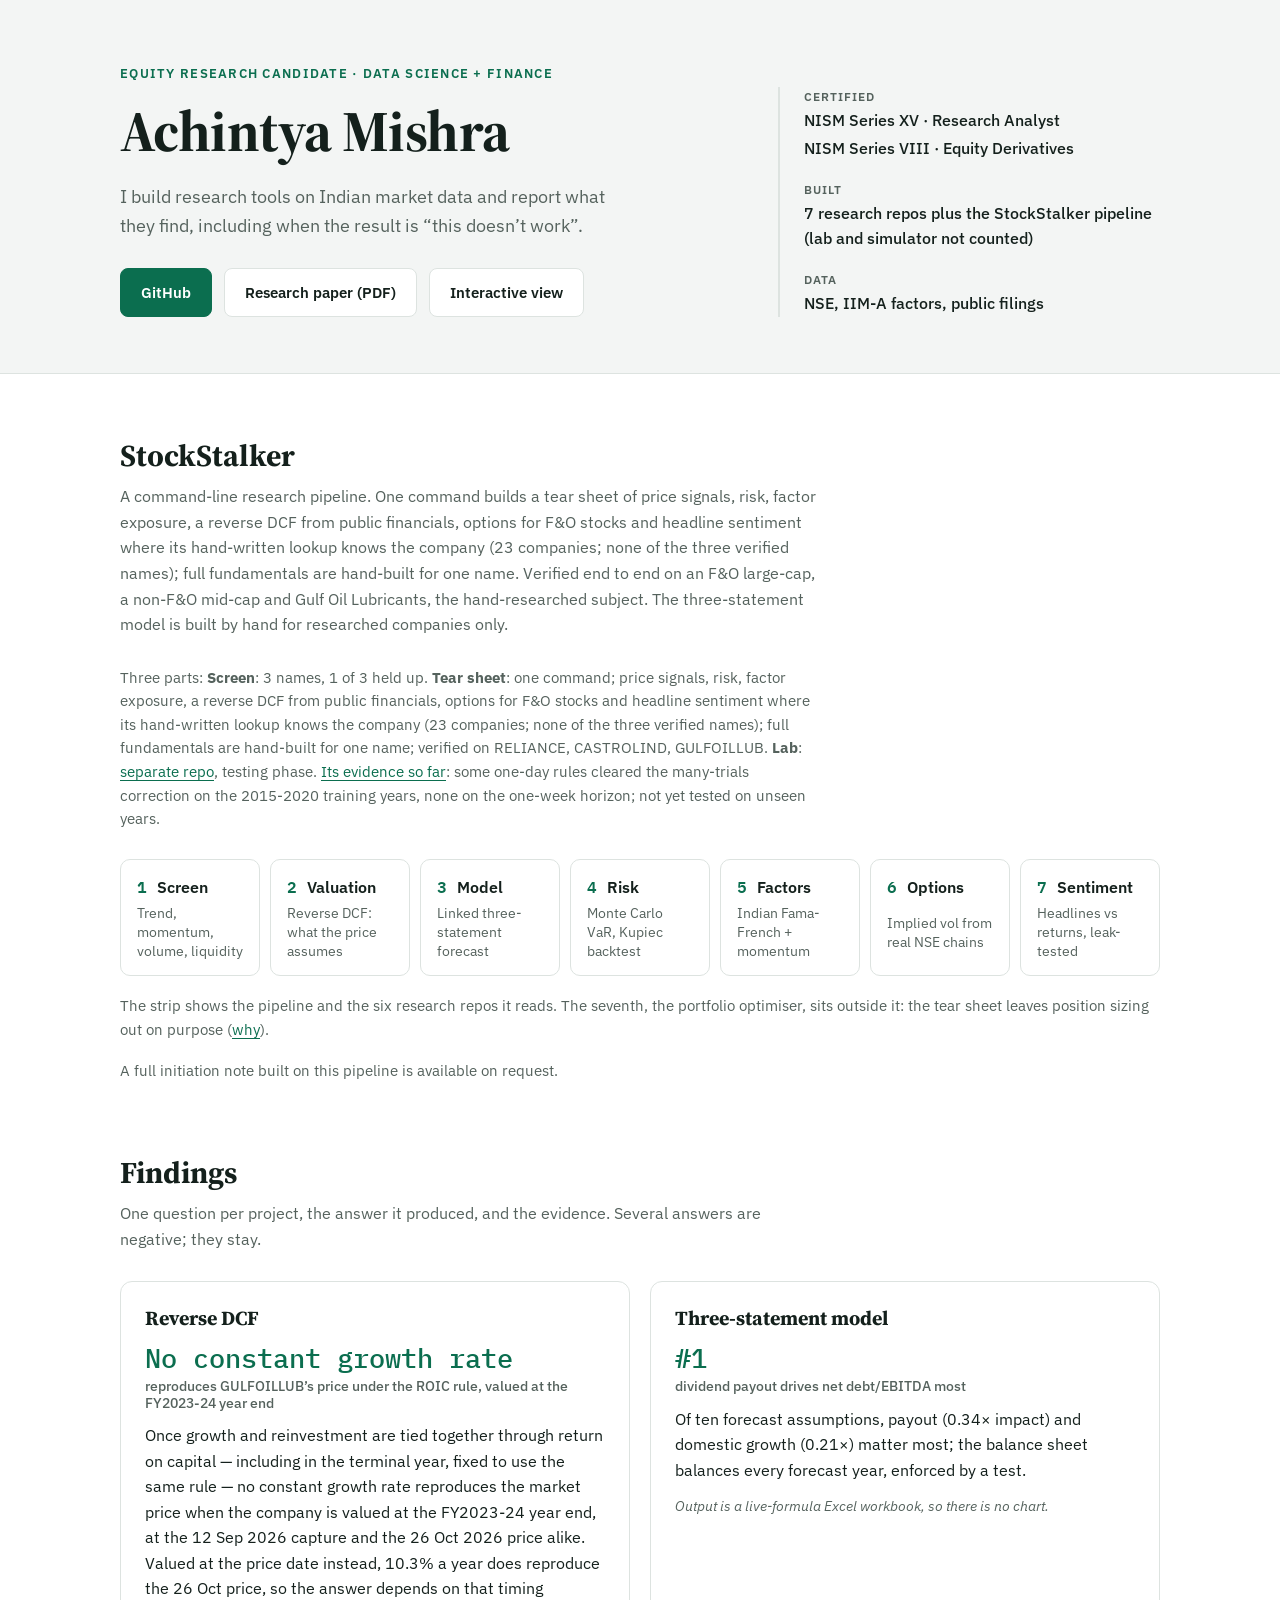
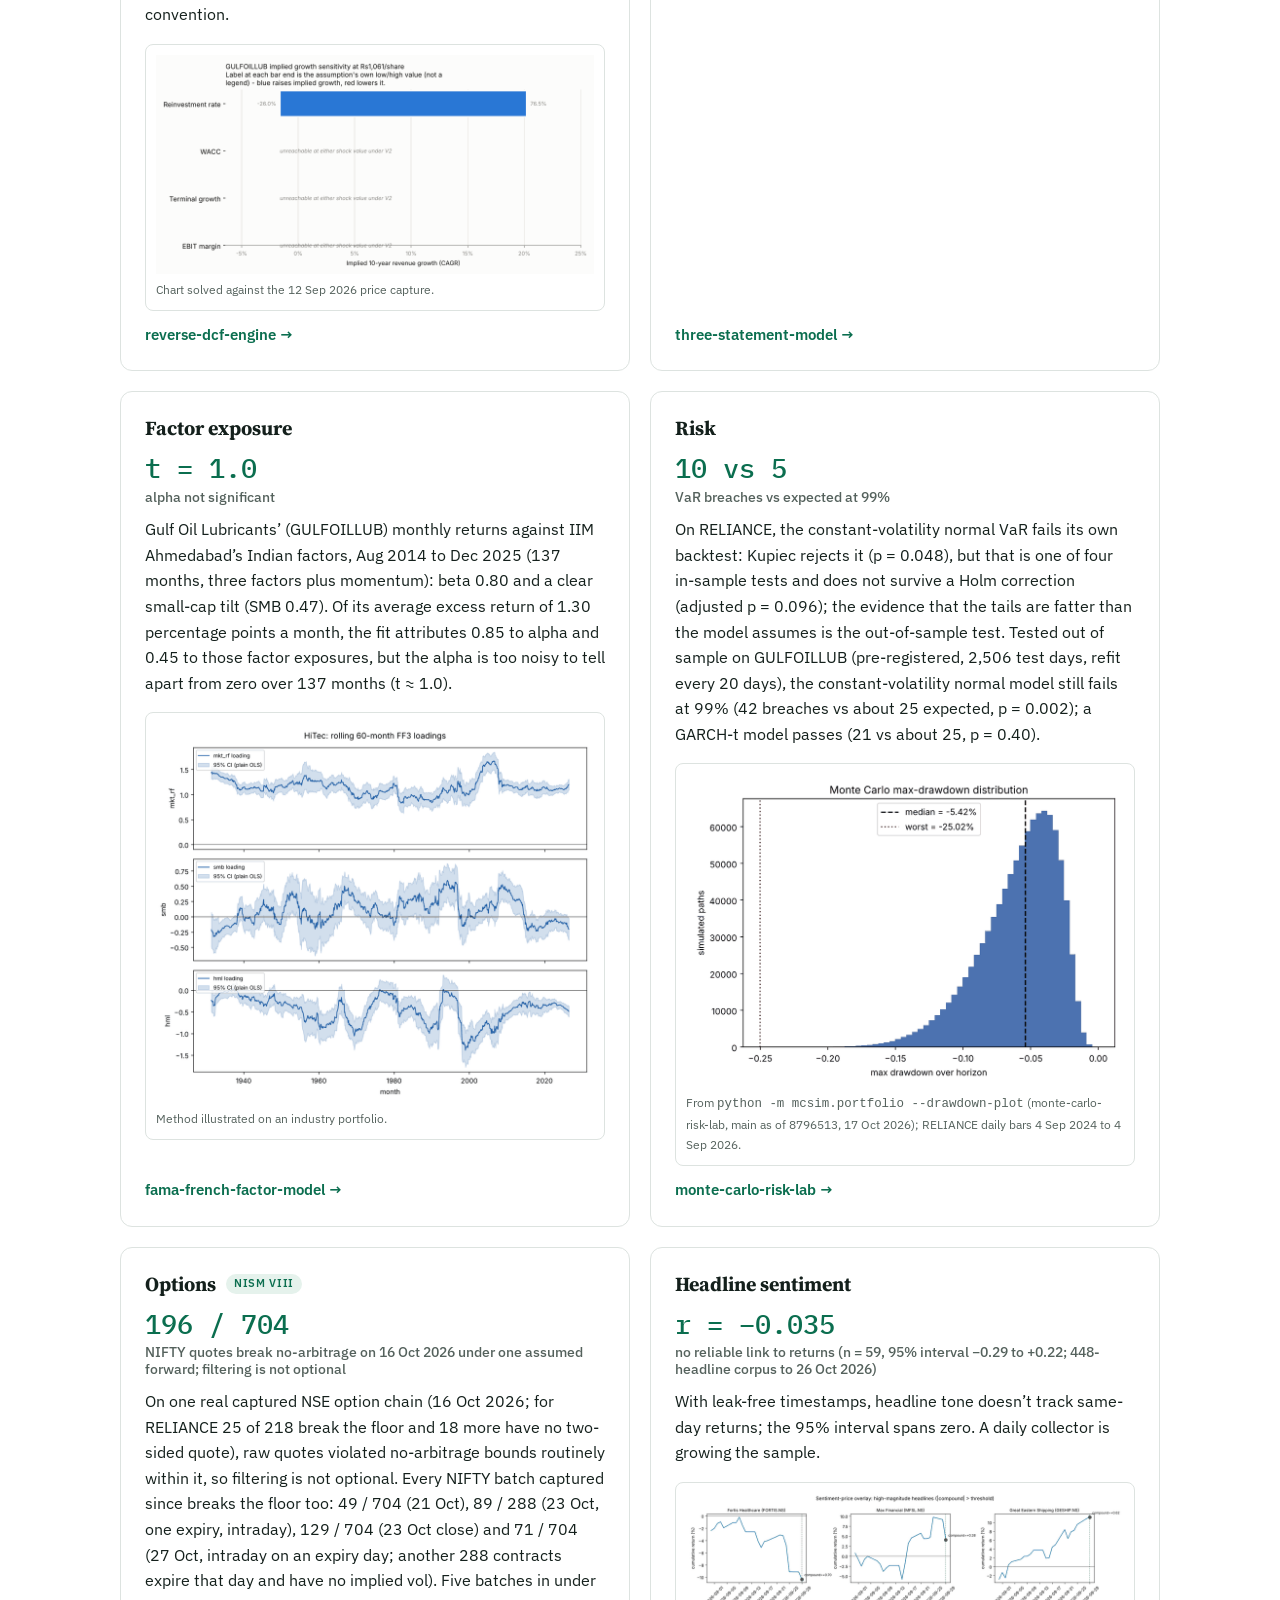
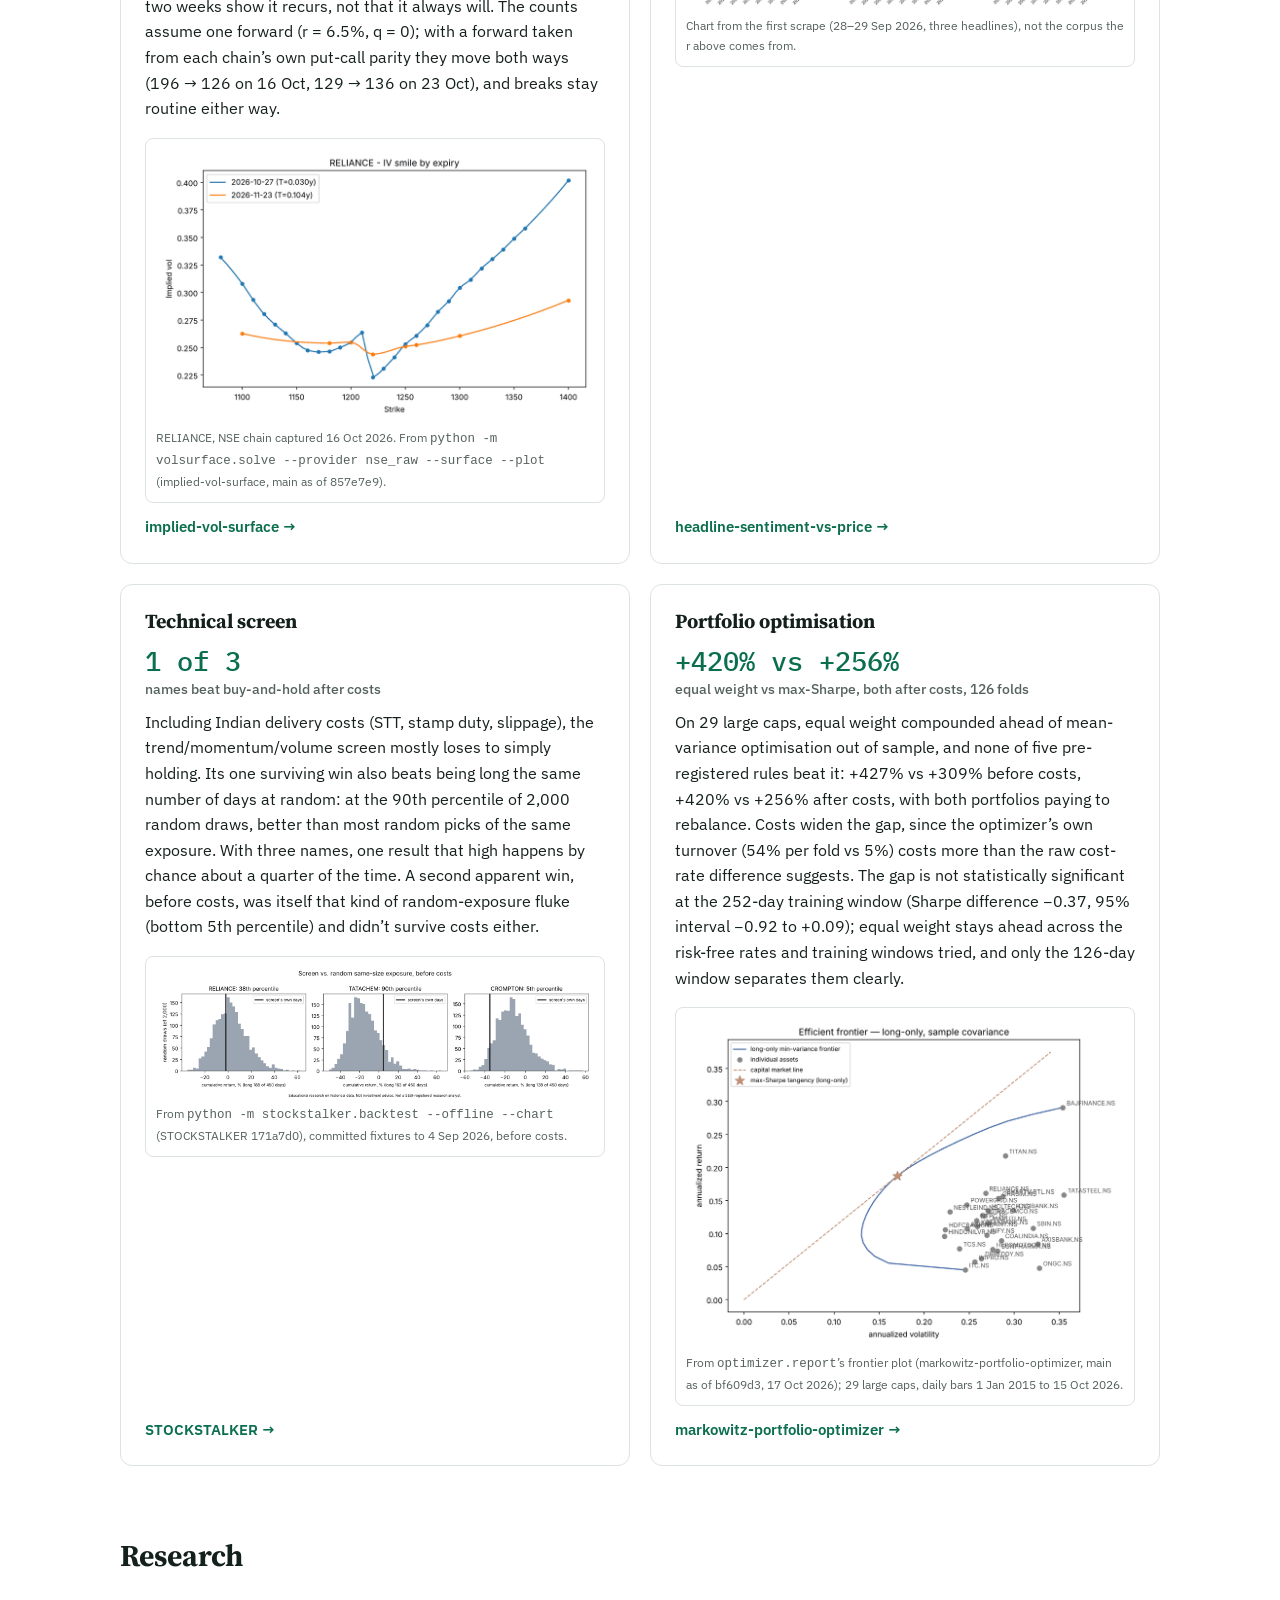
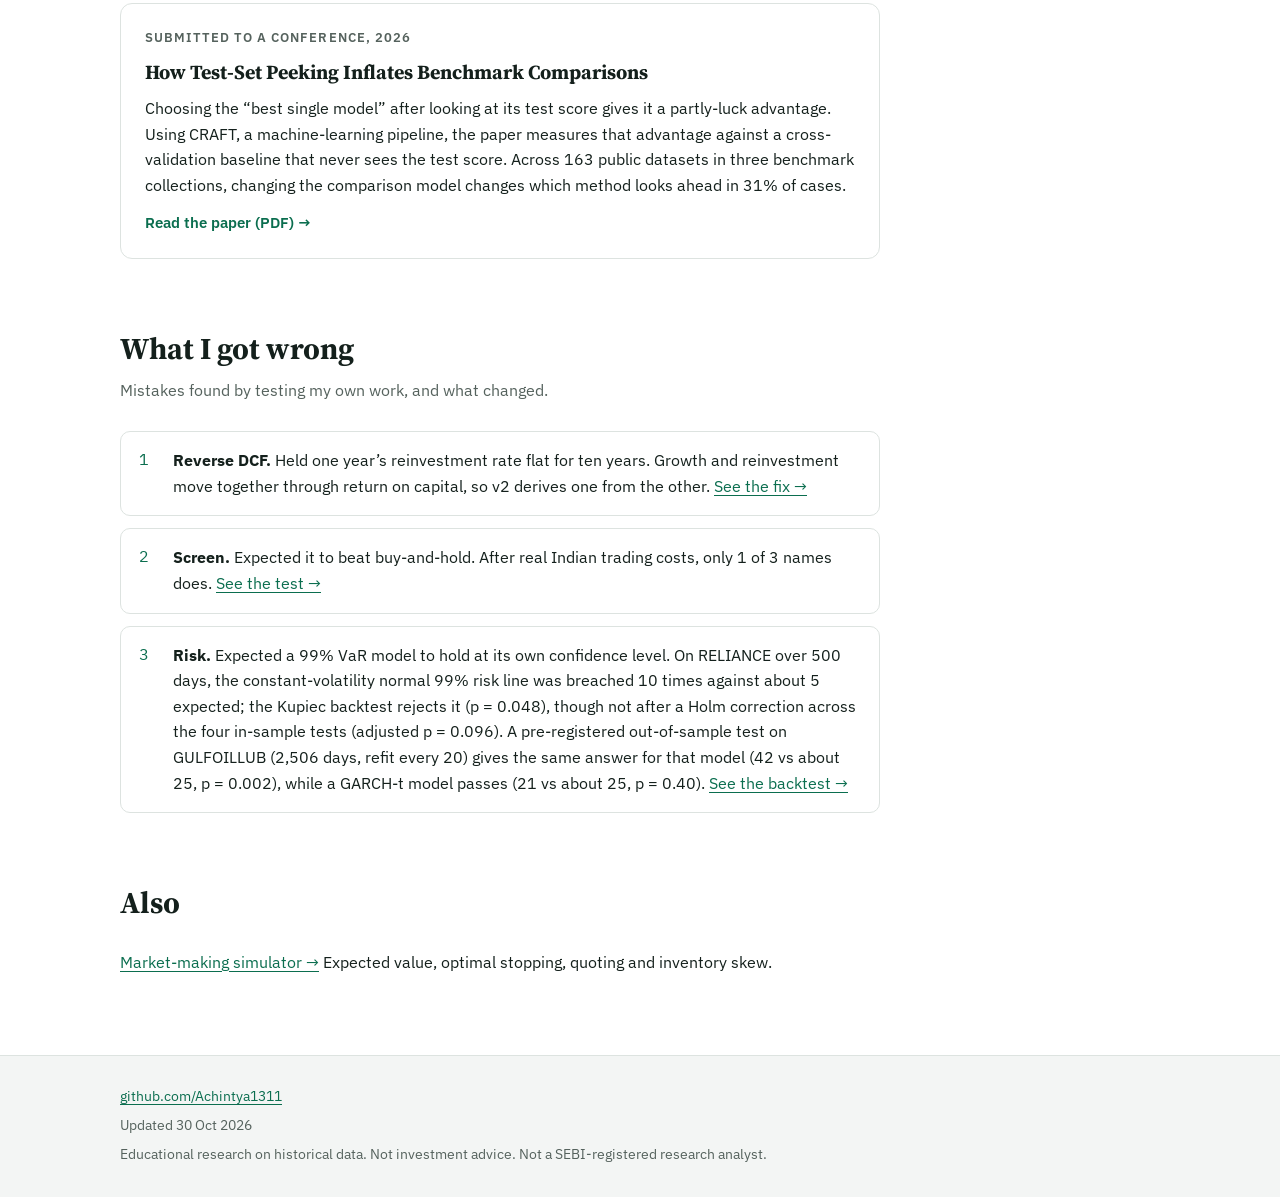
==== index.html @ ed128341 "docs: note the Holm correction on the VaR backtest result RELIANCE's Kupiec p = 0.048 is one of four" ====
<!doctype html>
<html lang="en">
<head>
<meta charset="utf-8">
<meta name="viewport" content="width=device-width,initial-scale=1">
<title>Achintya Mishra — Equity Research</title>
<meta name="description" content="Equity research candidate, data science + finance. StockStalker: a command-line research pipeline on NSE data, plus seven research projects with honest, reproducible findings.">
<meta property="og:type" content="website">
<meta property="og:title" content="Achintya Mishra — Equity Research">
<meta property="og:description" content="StockStalker research pipeline and seven NSE research projects, findings included even when they failed.">
<meta property="og:url" content="https://achintya1311.github.io/">
<meta property="og:image" content="https://achintya1311.github.io/assets/og-image.png">
<meta property="og:image:width" content="1200">
<meta property="og:image:height" content="630">
<meta name="twitter:card" content="summary_large_image">
<meta name="twitter:title" content="Achintya Mishra — Equity Research">
<meta name="twitter:description" content="StockStalker research pipeline and seven NSE research projects, findings included even when they failed.">
<meta name="twitter:image" content="https://achintya1311.github.io/assets/og-image.png">
<link rel="preconnect" href="https://fonts.googleapis.com">
<link rel="preconnect" href="https://fonts.gstatic.com" crossorigin>
<link rel="stylesheet" href="https://fonts.googleapis.com/css2?family=IBM+Plex+Mono:wght@500&family=IBM+Plex+Sans:wght@400;500;600&family=Source+Serif+4:opsz,wght@8..60,600;8..60,700&display=swap">
<link rel="stylesheet" href="style.css">
</head>
<body>

<header class="hero">
  <div class="wrap hero-grid">
    <div>
      <p class="kicker">Equity research candidate &middot; data science + finance</p>
      <h1>Achintya Mishra</h1>
      <p class="lede">I build research tools on Indian market data and report what they find, including when the result is &ldquo;this doesn&rsquo;t work&rdquo;.</p>
      <div class="actions">
        <a class="button primary" href="https://github.com/Achintya1311">GitHub</a>
        <a class="button" href="research/craft.pdf">Research paper (PDF)</a>
        <a class="button" href="desk/">Interactive view</a>
      </div>
    </div>
    <dl class="facts">
      <div><dt>Certified</dt><dd>NISM Series XV &middot; Research Analyst</dd><dd>NISM Series VIII &middot; Equity Derivatives</dd></div>
      <div><dt>Built</dt><dd>7 research repos plus the StockStalker pipeline (lab and simulator not counted)</dd></div>
      <div><dt>Data</dt><dd>NSE, IIM-A factors, public filings</dd></div>
    </dl>
  </div>
</header>

<main>

  <section id="stockstalker" class="wrap section">
    <div class="section-head">
      <h2>StockStalker</h2>
      <p>A command-line research pipeline. One command builds a tear sheet of price signals, risk, factor exposure, a reverse DCF from public financials, options for F&amp;O stocks and headline sentiment where its hand-written lookup knows the company (23 companies; none of the three verified names); full fundamentals are hand-built for one name. Verified end to end on an F&amp;O large-cap, a non-F&amp;O mid-cap and Gulf Oil Lubricants, the hand-researched subject. The three-statement model is built by hand for researched companies only.</p>
      <p class="note">Three parts: <strong>Screen</strong>: 3 names, 1 of 3 held up. <strong>Tear sheet</strong>: one command; price signals, risk, factor exposure, a reverse DCF from public financials, options for F&amp;O stocks and headline sentiment where its hand-written lookup knows the company (23 companies; none of the three verified names); full fundamentals are hand-built for one name; verified on RELIANCE, CASTROLIND, GULFOILLUB. <strong>Lab</strong>: <a href="https://github.com/Achintya1311/stockstalker-lab">separate repo</a>, testing phase. <a href="https://github.com/Achintya1311/stockstalker-lab/blob/main/reports/evidence_train.md">Its evidence so far</a>: some one-day rules cleared the many-trials correction on the 2015-2020 training years, none on the one-week horizon; not yet tested on unseen years.</p>
    </div>
    <ol class="pipeline">
      <li><a href="https://github.com/Achintya1311/STOCKSTALKER"><span class="step">Screen</span><span class="what">Trend, momentum, volume, liquidity</span></a></li>
      <li><a href="https://github.com/Achintya1311/reverse-dcf-engine"><span class="step">Valuation</span><span class="what">Reverse DCF: what the price assumes</span></a></li>
      <li><a href="https://github.com/Achintya1311/three-statement-model"><span class="step">Model</span><span class="what">Linked three-statement forecast</span></a></li>
      <li><a href="https://github.com/Achintya1311/monte-carlo-risk-lab"><span class="step">Risk</span><span class="what">Monte Carlo VaR, Kupiec backtest</span></a></li>
      <li><a href="https://github.com/Achintya1311/fama-french-factor-model"><span class="step">Factors</span><span class="what">Indian Fama-French + momentum</span></a></li>
      <li><a href="https://github.com/Achintya1311/implied-vol-surface"><span class="step">Options</span><span class="what">Implied vol from real NSE chains</span></a></li>
      <li><a href="https://github.com/Achintya1311/headline-sentiment-vs-price"><span class="step">Sentiment</span><span class="what">Headlines vs returns, leak-tested</span></a></li>
    </ol>
    <p class="note">The strip shows the pipeline and the six research repos it reads. The seventh, the portfolio optimiser, sits outside it: the tear sheet leaves position sizing out on purpose (<a href="https://github.com/Achintya1311/STOCKSTALKER/blob/main/docs/front-door.md">why</a>).</p>
    <p class="note">A full initiation note built on this pipeline is available on request.</p>
  </section>

  <!-- Section 2b: stockstalker-lab's picks scoreboard goes here once it ships. Owned by stockstalker-lab/SPEC.md. Never built, edited or removed by the fix routine. -->

  <section id="findings" class="wrap section">
    <div class="section-head">
      <h2>Findings</h2>
      <p>One question per project, the answer it produced, and the evidence. Several answers are negative; they stay.</p>
    </div>
    <div class="grid">

      <article class="card">
        <h3>Reverse DCF</h3>
        <p class="stat">No constant growth rate <span>reproduces GULFOILLUB&rsquo;s price under the ROIC rule, valued at the FY2023-24 year end</span></p>
        <p class="a">Once growth and reinvestment are tied together through return on capital &mdash; including in the terminal year, fixed to use the same rule &mdash; no constant growth rate reproduces the market price when the company is valued at the FY2023-24 year end, at the 12 Sep 2026 capture and the 26 Oct 2026 price alike. Valued at the price date instead, 10.3% a year does reproduce the 26 Oct price, so the answer depends on that timing convention.</p>
        <figure class="fig"><img src="assets/charts/reverse-dcf.png" width="900" height="450" loading="lazy" alt="Tornado chart of how implied 10-year growth moves when each DCF input is shocked across its historical range."><figcaption>Chart solved against the 12 Sep 2026 price capture.</figcaption></figure>
        <a class="repo" href="https://github.com/Achintya1311/reverse-dcf-engine">reverse-dcf-engine &rarr;</a>
      </article>

      <article class="card">
        <h3>Three-statement model</h3>
        <p class="stat">#1 <span>dividend payout drives net debt/EBITDA most</span></p>
        <p class="a">Of ten forecast assumptions, payout (0.34&times; impact) and domestic growth (0.21&times;) matter most; the balance sheet balances every forecast year, enforced by a test.</p>
        <p class="fig-note">Output is a live-formula Excel workbook, so there is no chart.</p>
        <a class="repo" href="https://github.com/Achintya1311/three-statement-model">three-statement-model &rarr;</a>
      </article>

      <article class="card">
        <h3>Factor exposure</h3>
        <p class="stat">t = 1.0 <span>alpha not significant</span></p>
        <p class="a">Gulf Oil Lubricants&rsquo; (GULFOILLUB) monthly returns against IIM Ahmedabad&rsquo;s Indian factors, Aug 2014 to Dec 2025 (137 months, three factors plus momentum): beta 0.80 and a clear small-cap tilt (SMB 0.47). Of its average excess return of 1.30 percentage points a month, the fit attributes 0.85 to alpha and 0.45 to those factor exposures, but the alpha is too noisy to tell apart from zero over 137 months (t &asymp; 1.0).</p>
        <figure class="fig"><img src="assets/charts/factor-model.png" width="900" height="780" loading="lazy" alt="Rolling 60-month factor loadings with 95% bands, shown on an industry portfolio to illustrate the method."><figcaption>Method illustrated on an industry portfolio.</figcaption></figure>
        <a class="repo" href="https://github.com/Achintya1311/fama-french-factor-model">fama-french-factor-model &rarr;</a>
      </article>

      <article class="card">
        <h3>Risk</h3>
        <p class="stat">10 vs 5 <span>VaR breaches vs expected at 99%</span></p>
        <p class="a">On RELIANCE, the constant-volatility normal VaR fails its own backtest: Kupiec rejects it (p = 0.048), but that is one of four in-sample tests and does not survive a Holm correction (adjusted p = 0.096); the evidence that the tails are fatter than the model assumes is the out-of-sample test. Tested out of sample on GULFOILLUB (pre-registered, 2,506 test days, refit every 20 days), the constant-volatility normal model still fails at 99% (42 breaches vs about 25 expected, p = 0.002); a GARCH-t model passes (21 vs about 25, p = 0.40).</p>
        <figure class="fig"><img src="assets/charts/risk-lab.png" width="900" height="643" loading="lazy" alt="Histogram of a million simulated 20-day maximum drawdowns on RELIANCE, with the median and worst path marked."><figcaption>From <code>python -m mcsim.portfolio --drawdown-plot</code> (monte-carlo-risk-lab, main as of 8796513, 17 Oct 2026); RELIANCE daily bars 4 Sep 2024 to 4 Sep 2026.</figcaption></figure>
        <a class="repo" href="https://github.com/Achintya1311/monte-carlo-risk-lab">monte-carlo-risk-lab &rarr;</a>
      </article>

      <article class="card">
        <h3>Options <span class="tag">NISM VIII</span></h3>
        <p class="stat">196 / 704 <span>NIFTY quotes break no-arbitrage on 16 Oct 2026 under one assumed forward; filtering is not optional</span></p>
        <p class="a">On one real captured NSE option chain (16 Oct 2026; for RELIANCE 25 of 218 break the floor and 18 more have no two-sided quote), raw quotes violated no-arbitrage bounds routinely within it, so filtering is not optional. Every NIFTY batch captured since breaks the floor too: 49 / 704 (21 Oct), 89 / 288 (23 Oct, one expiry, intraday), 129 / 704 (23 Oct close) and 71 / 704 (27 Oct, intraday on an expiry day; another 288 contracts expire that day and have no implied vol). Five batches in under two weeks show it recurs, not that it always will. The counts assume one forward (r = 6.5%, q = 0); with a forward taken from each chain&rsquo;s own put-call parity they move both ways (196 &rarr; 126 on 16 Oct, 129 &rarr; 136 on 23 Oct), and breaks stay routine either way.</p>
        <figure class="fig"><img src="assets/charts/iv-surface.png" width="900" height="562" loading="lazy" alt="Implied volatility smile across strikes from a real captured option chain, one curve per expiry."><figcaption>RELIANCE, NSE chain captured 16 Oct 2026. From <code>python -m volsurface.solve --provider nse_raw --surface --plot</code> (implied-vol-surface, main as of 857e7e9).</figcaption></figure>
        <a class="repo" href="https://github.com/Achintya1311/implied-vol-surface">implied-vol-surface &rarr;</a>
      </article>

      <article class="card">
        <h3>Headline sentiment</h3>
        <p class="stat">r = &minus;0.035 <span>no reliable link to returns (n = 59, 95% interval &minus;0.29 to +0.22; 448-headline corpus to 26 Oct 2026)</span></p>
        <p class="a">With leak-free timestamps, headline tone doesn&rsquo;t track same-day returns; the 95% interval spans zero. A daily collector is growing the sample.</p>
        <figure class="fig"><img src="assets/charts/sentiment.png" width="900" height="240" loading="lazy" alt="Cumulative return around the three strongest-sentiment headlines of the 28-29 Sep 2026 scrape, with the aligned session marked."><figcaption>Chart from the first scrape (28&ndash;29 Sep 2026, three headlines), not the corpus the r above comes from.</figcaption></figure>
        <a class="repo" href="https://github.com/Achintya1311/headline-sentiment-vs-price">headline-sentiment-vs-price &rarr;</a>
      </article>

      <article class="card">
        <h3>Technical screen</h3>
        <p class="stat">1 of 3 <span>names beat buy-and-hold after costs</span></p>
        <p class="a">Including Indian delivery costs (STT, stamp duty, slippage), the trend/momentum/volume screen mostly loses to simply holding. Its one surviving win also beats being long the same number of days at random: at the 90th percentile of 2,000 random draws, better than most random picks of the same exposure. With three names, one result that high happens by chance about a quarter of the time. A second apparent win, before costs, was itself that kind of random-exposure fluke (bottom 5th percentile) and didn&rsquo;t survive costs either.</p>
        <figure class="fig"><img src="assets/charts/stockstalker-screen.png" width="900" height="270" loading="lazy" alt="For RELIANCE, TATACHEM and CROMPTON, histograms of 2,000 random same-size exposures with the screen's own return marked, before costs: 38th, 90th and 5th percentile."><figcaption>From <code>python -m stockstalker.backtest --offline --chart</code> (STOCKSTALKER 171a7d0), committed fixtures to 4 Sep 2026, before costs.</figcaption></figure>
        <a class="repo" href="https://github.com/Achintya1311/STOCKSTALKER">STOCKSTALKER &rarr;</a>
      </article>

      <article class="card">
        <h3>Portfolio optimisation</h3>
        <p class="stat">+420% vs +256% <span>equal weight vs max-Sharpe, both after costs, 126 folds</span></p>
        <p class="a">On 29 large caps, equal weight compounded ahead of mean-variance optimisation out of sample, and none of five pre-registered rules beat it: +427% vs +309% before costs, +420% vs +256% after costs, with both portfolios paying to rebalance. Costs widen the gap, since the optimizer&rsquo;s own turnover (54% per fold vs 5%) costs more than the raw cost-rate difference suggests. The gap is not statistically significant at the 252-day training window (Sharpe difference &minus;0.37, 95% interval &minus;0.92 to +0.09); equal weight stays ahead across the risk-free rates and training windows tried, and only the 126-day window separates them clearly.</p>
        <figure class="fig"><img src="assets/charts/markowitz.png" width="900" height="675" loading="lazy" alt="Efficient frontier, tangency portfolio and capital market line for 29 large-cap stocks."><figcaption>From <code>optimizer.report</code>&rsquo;s frontier plot (markowitz-portfolio-optimizer, main as of bf609d3, 17 Oct 2026); 29 large caps, daily bars 1 Jan 2015 to 15 Oct 2026.</figcaption></figure>
        <a class="repo" href="https://github.com/Achintya1311/markowitz-portfolio-optimizer">markowitz-portfolio-optimizer &rarr;</a>
      </article>

    </div>
  </section>

  <section id="research" class="wrap section">
    <div class="section-head"><h2>Research</h2></div>
    <article class="card wide">
      <p class="meta">Submitted to a conference, 2026</p>
      <h3>How Test-Set Peeking Inflates Benchmark Comparisons</h3>
      <p>Choosing the &ldquo;best single model&rdquo; after looking at its test score gives it a partly-luck advantage. Using CRAFT, a machine-learning pipeline, the paper measures that advantage against a cross-validation baseline that never sees the test score. Across 163 public datasets in three benchmark collections, changing the comparison model changes which method looks ahead in 31% of cases.</p>
      <a class="repo" href="research/craft.pdf">Read the paper (PDF) &rarr;</a>
    </article>
  </section>

  <section id="wrong" class="wrap section">
    <div class="section-head">
      <h2>What I got wrong</h2>
      <p>Mistakes found by testing my own work, and what changed.</p>
    </div>
    <ol class="log">
      <li><strong>Reverse DCF.</strong> Held one year&rsquo;s reinvestment rate flat for ten years. Growth and reinvestment move together through return on capital, so v2 derives one from the other. <a href="https://github.com/Achintya1311/reverse-dcf-engine">See the fix &rarr;</a></li>
      <li><strong>Screen.</strong> Expected it to beat buy-and-hold. After real Indian trading costs, only 1 of 3 names does. <a href="https://github.com/Achintya1311/STOCKSTALKER">See the test &rarr;</a></li>
      <li><strong>Risk.</strong> Expected a 99% VaR model to hold at its own confidence level. On RELIANCE over 500 days, the constant-volatility normal 99% risk line was breached 10 times against about 5 expected; the Kupiec backtest rejects it (p = 0.048), though not after a Holm correction across the four in-sample tests (adjusted p = 0.096). A pre-registered out-of-sample test on GULFOILLUB (2,506 days, refit every 20) gives the same answer for that model (42 vs about 25, p = 0.002), while a GARCH-t model passes (21 vs about 25, p = 0.40). <a href="https://github.com/Achintya1311/monte-carlo-risk-lab">See the backtest &rarr;</a></li>
    </ol>
  </section>

  <section id="other" class="wrap section">
    <div class="section-head"><h2>Also</h2></div>
    <p><a href="https://github.com/Achintya1311/Market-Making-Betting-Game-Simulator">Market-making simulator &rarr;</a> Expected value, optimal stopping, quoting and inventory skew.</p>
  </section>

</main>

<footer>
  <div class="wrap foot">
    <a href="https://github.com/Achintya1311">github.com/Achintya1311</a>
    <p class="updated">Updated 30 Oct 2026</p>
    <p class="disclaimer">Educational research on historical data. Not investment advice. Not a SEBI-registered research analyst.</p>
  </div>
</footer>

</body>
</html>
---- style.css ----
/* Research-note look: light paper, ink, one deep green accent. Dark theme mirrors it. */
:root {
  --bg: #ffffff;
  --band: #f3f5f4;
  --surface: #ffffff;
  --ink: #14201c;
  --muted: #55625d;
  --line: #dde3e0;
  --accent: #0b6e4f;
  --accent-ink: #ffffff;
  --accent-soft: #e5f2ec;
  --fig: #ffffff;
  --serif: "Source Serif 4", Georgia, "Times New Roman", serif;
  --sans: "IBM Plex Sans", -apple-system, "Segoe UI", Roboto, Helvetica, Arial, sans-serif;
  --mono: "IBM Plex Mono", ui-monospace, Menlo, Consolas, monospace;
  color-scheme: light;
}
@media (prefers-color-scheme: dark) {
  :root {
    --bg: #0f1513; --band: #151d1a; --surface: #18211e; --ink: #e6ece9; --muted: #9fb0a9;
    --line: #2a3632; --accent: #5fc79c; --accent-ink: #0f1513; --accent-soft: #1d3029; --fig: #f4f6f5;
    color-scheme: dark;
  }
}
* { box-sizing: border-box; }
html { -webkit-text-size-adjust: 100%; }
body { margin: 0; background: var(--bg); color: var(--ink); font: 400 16px/1.6 var(--sans); }
a { color: var(--accent); text-underline-offset: 3px; }
a:focus-visible { outline: 2px solid var(--accent); outline-offset: 3px; border-radius: 4px; }
.wrap { max-width: 1080px; margin: 0 auto; padding-left: max(20px, env(safe-area-inset-left)); padding-right: max(20px, env(safe-area-inset-right)); }
h1, h2, h3 { font-family: var(--serif); line-height: 1.2; margin: 0; text-wrap: balance; }
p { margin: 0; }

/* Hero */
.hero { background: var(--band); border-bottom: 1px solid var(--line); padding-block: 64px 56px; }
.hero-grid { display: grid; grid-template-columns: minmax(0, 1.6fr) minmax(0, 1fr); gap: 48px; align-items: end; }
.kicker { font-size: .8rem; font-weight: 600; letter-spacing: .1em; text-transform: uppercase; color: var(--accent); margin-bottom: 12px; }
h1 { font-size: clamp(2.4rem, 6vw, 3.6rem); font-weight: 700; letter-spacing: -.01em; }
.lede { font-size: 1.15rem; color: var(--muted); max-width: 46ch; margin-top: 16px; }
.actions { display: flex; flex-wrap: wrap; gap: 12px; margin-top: 28px; }
.button { display: inline-block; padding: 11px 20px; border-radius: 8px; border: 1px solid var(--line); background: var(--surface); color: var(--ink); text-decoration: none; font-weight: 600; font-size: .95rem; }
.button.primary { background: var(--accent); border-color: var(--accent); color: var(--accent-ink); }
.button:hover { border-color: var(--accent); }
.facts { margin: 0; display: grid; gap: 18px; border-left: 2px solid var(--line); padding-left: 24px; }
.facts dt { font-size: .75rem; font-weight: 600; letter-spacing: .08em; text-transform: uppercase; color: var(--muted); }
.facts dd { margin: 2px 0 0; font-weight: 500; }

/* Sections */
.section { padding-block: 64px 8px; }
.section-head { display: grid; gap: 10px; margin-bottom: 28px; max-width: 70ch; }
h2 { font-size: 1.9rem; }
.section-head p { color: var(--muted); }
.note { color: var(--muted); font-size: .92rem; margin-top: 18px; }

/* Pipeline */
.pipeline { list-style: none; margin: 0; padding: 0; display: grid; grid-template-columns: repeat(7, minmax(0, 1fr)); gap: 10px; counter-reset: step; }
.pipeline li { counter-increment: step; }
.pipeline a { display: grid; gap: 4px; height: 100%; padding: 14px 16px; border: 1px solid var(--line); border-radius: 10px; background: var(--surface); text-decoration: none; color: var(--ink); }
.pipeline a:hover { border-color: var(--accent); }
.pipeline .step::before { content: counter(step) " "; font-family: var(--mono); color: var(--accent); }
.pipeline .step { font-weight: 600; }
.pipeline .what { font-size: .85rem; color: var(--muted); line-height: 1.4; }

/* Findings */
.grid { display: grid; grid-template-columns: repeat(2, minmax(0, 1fr)); gap: 20px; }
.card { background: var(--surface); border: 1px solid var(--line); border-radius: 12px; padding: 24px; display: flex; flex-direction: column; gap: 12px; min-width: 0; }
.card h3 { font-size: 1.25rem; display: flex; align-items: center; gap: 10px; flex-wrap: wrap; }
.tag { font-family: var(--sans); font-size: .7rem; font-weight: 600; letter-spacing: .06em; padding: 3px 8px; border-radius: 999px; background: var(--accent-soft); color: var(--accent); }
.stat { font-family: var(--mono); font-size: 1.7rem; font-weight: 500; color: var(--accent); line-height: 1.2; font-variant-numeric: tabular-nums; }
.stat span { display: block; font-family: var(--sans); font-size: .85rem; font-weight: 500; color: var(--muted); margin-top: 4px; }
.a { color: var(--ink); }
.fig { margin: 4px 0 0; background: var(--fig); border: 1px solid var(--line); border-radius: 8px; padding: 10px; }
.fig img { display: block; width: 100%; height: auto; }
.fig figcaption { font-size: .78rem; color: #55625d; margin-top: 6px; }
.fig-note { font-size: .88rem; color: var(--muted); font-style: italic; }
.repo { margin-top: auto; font-weight: 600; font-size: .92rem; text-decoration: none; }
.repo:hover { text-decoration: underline; }
.card.wide { max-width: 760px; }
.meta { font-size: .8rem; font-weight: 600; letter-spacing: .08em; text-transform: uppercase; color: var(--muted); }

/* What I got wrong */
.log { margin: 0; padding: 0; list-style: none; display: grid; gap: 12px; max-width: 760px; counter-reset: log; }
.log li { counter-increment: log; position: relative; padding: 16px 18px 16px 52px; border: 1px solid var(--line); border-radius: 10px; background: var(--surface); }
.log li::before { content: counter(log); position: absolute; left: 18px; top: 15px; font-family: var(--mono); color: var(--accent); }

/* Footer */
footer { margin-top: 72px; border-top: 1px solid var(--line); background: var(--band); }
.foot { padding-block: 28px 40px; display: grid; gap: 6px; font-size: .9rem; }
.updated, .disclaimer { color: var(--muted); }

@media (max-width: 1000px) { .pipeline { grid-template-columns: repeat(4, minmax(0, 1fr)); } }
@media (max-width: 760px) {
  .pipeline { grid-template-columns: repeat(2, minmax(0, 1fr)); }
  .hero { padding-block: 44px 36px; }
  .hero-grid { grid-template-columns: minmax(0, 1fr); gap: 28px; }
  .facts { border-left: 0; padding-left: 0; border-top: 1px solid var(--line); padding-top: 20px; }
  .grid { grid-template-columns: minmax(0, 1fr); }
  .section { padding-block: 44px 4px; }
  .card { padding: 20px; }
}
@media (prefers-reduced-motion: no-preference) { html { scroll-behavior: smooth; } }
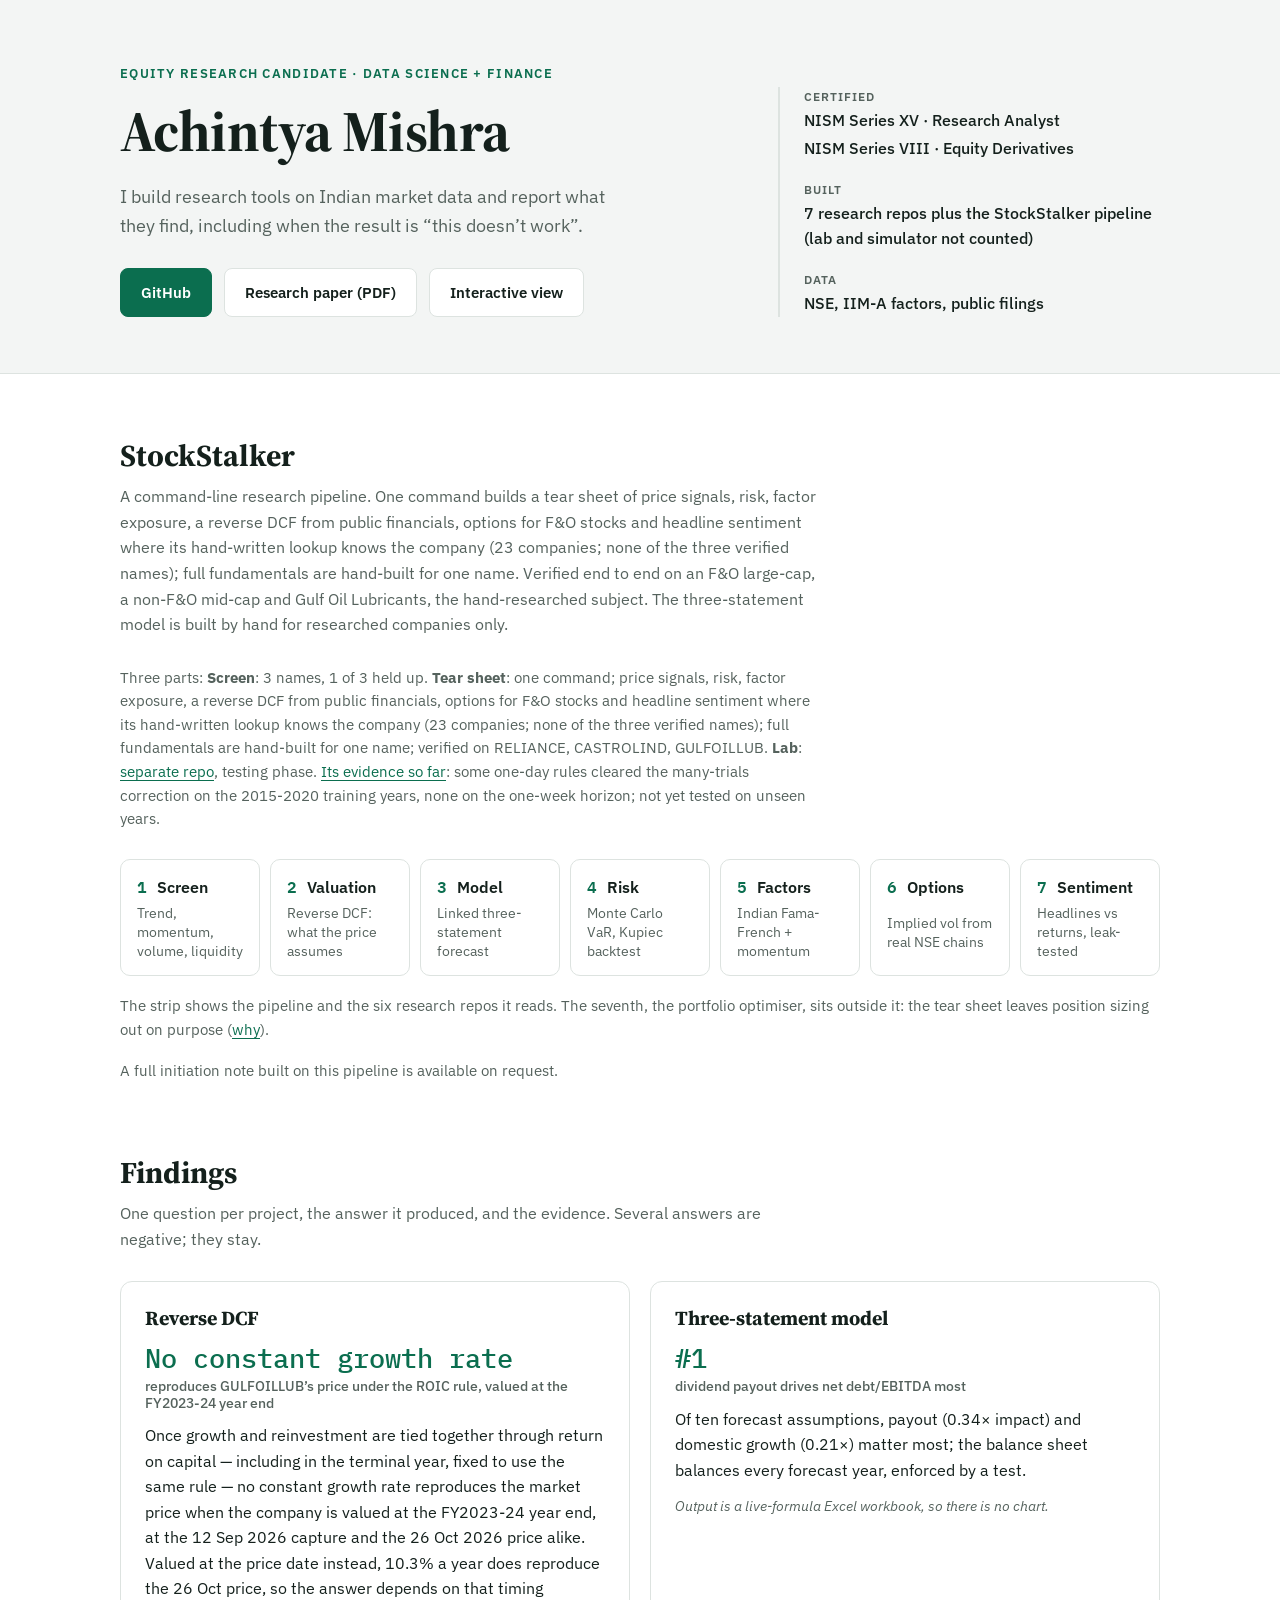
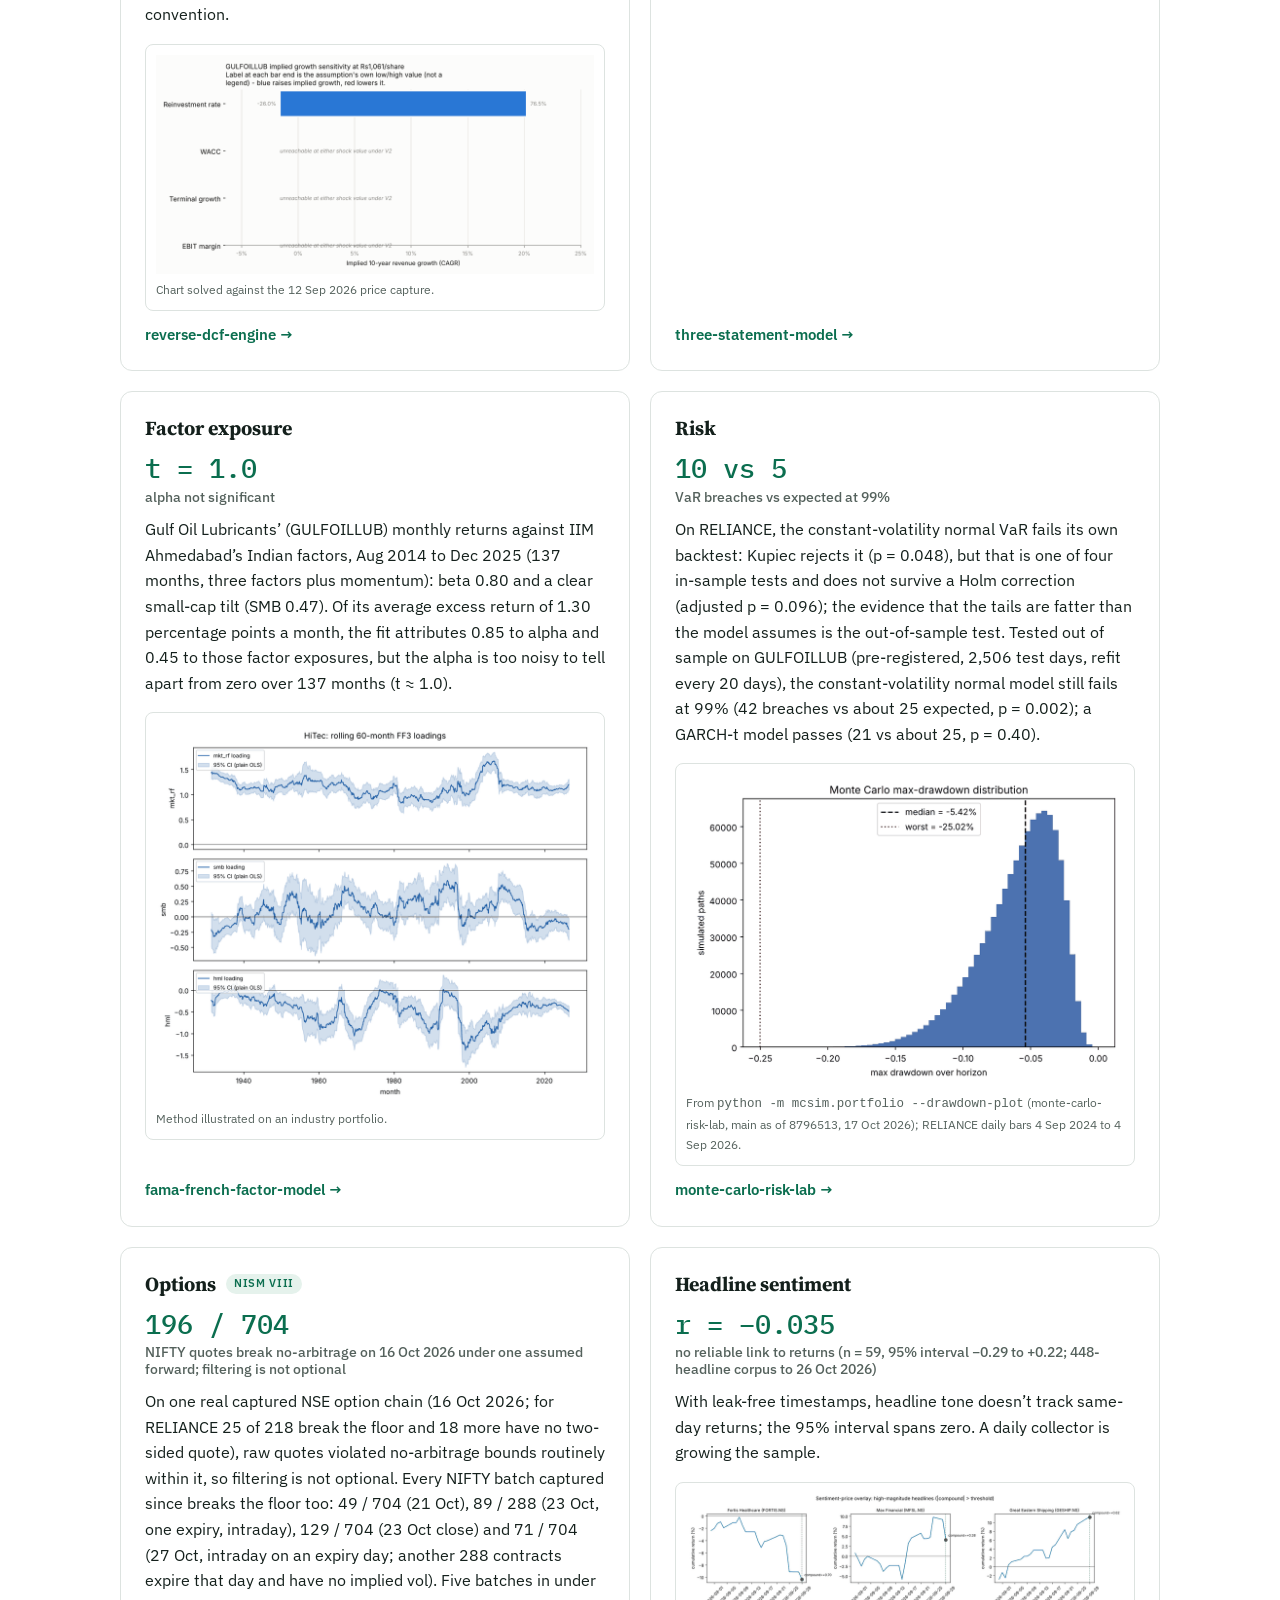
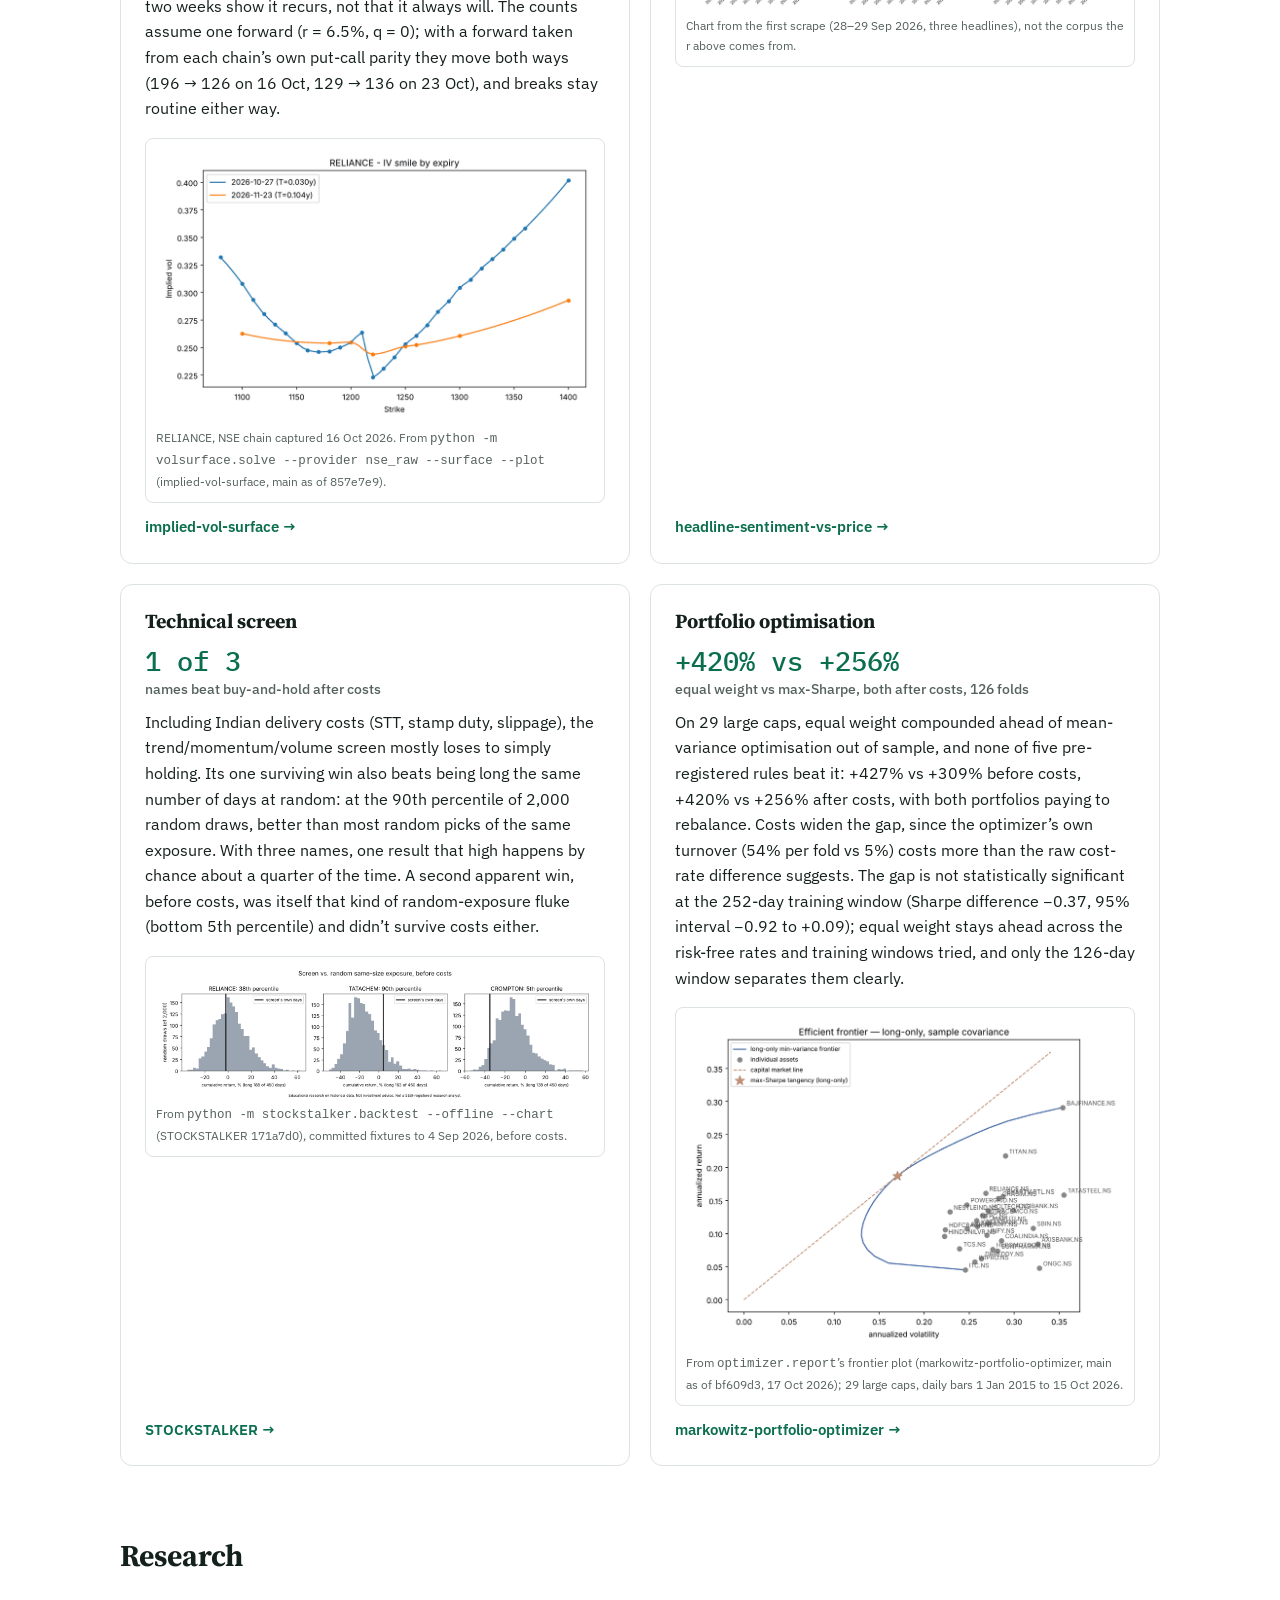
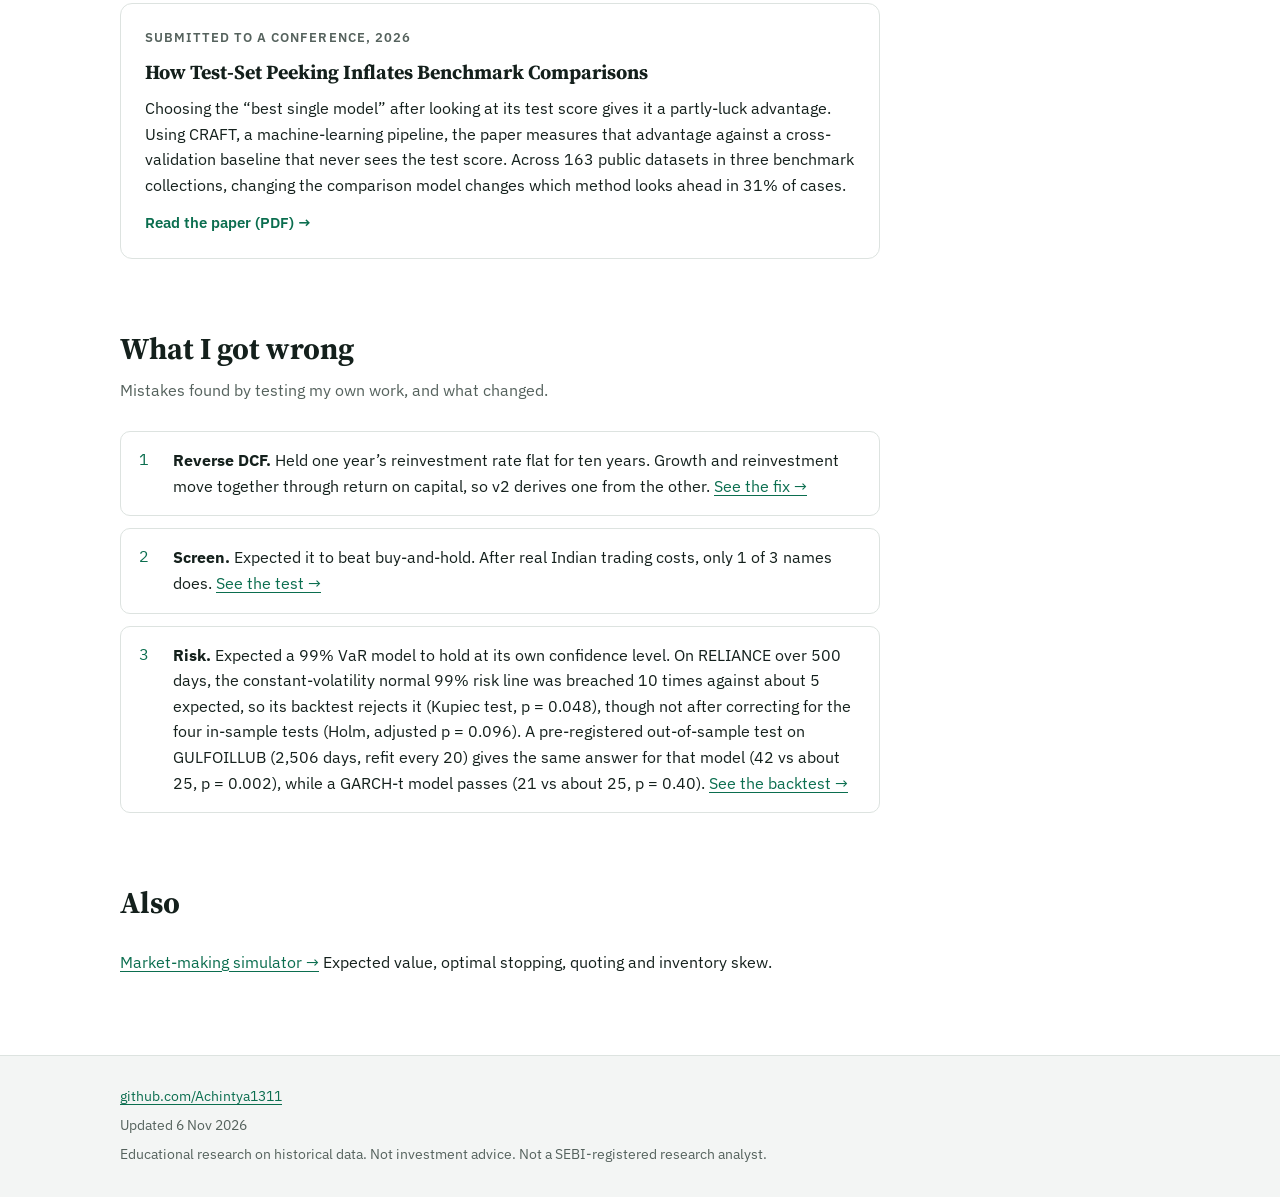
==== commit bb74997c: "docs(site): plain sentence first in the Risk 'What I got wrong' item The desk shows the 'What I got " ====
--- a/index.html
+++ b/index.html
@@ -158,7 +158,7 @@
     <ol class="log">
       <li><strong>Reverse DCF.</strong> Held one year&rsquo;s reinvestment rate flat for ten years. Growth and reinvestment move together through return on capital, so v2 derives one from the other. <a href="https://github.com/Achintya1311/reverse-dcf-engine">See the fix &rarr;</a></li>
       <li><strong>Screen.</strong> Expected it to beat buy-and-hold. After real Indian trading costs, only 1 of 3 names does. <a href="https://github.com/Achintya1311/STOCKSTALKER">See the test &rarr;</a></li>
-      <li><strong>Risk.</strong> Expected a 99% VaR model to hold at its own confidence level. On RELIANCE over 500 days, the constant-volatility normal 99% risk line was breached 10 times against about 5 expected; the Kupiec backtest rejects it (p = 0.048), though not after a Holm correction across the four in-sample tests (adjusted p = 0.096). A pre-registered out-of-sample test on GULFOILLUB (2,506 days, refit every 20) gives the same answer for that model (42 vs about 25, p = 0.002), while a GARCH-t model passes (21 vs about 25, p = 0.40). <a href="https://github.com/Achintya1311/monte-carlo-risk-lab">See the backtest &rarr;</a></li>
+      <li><strong>Risk.</strong> Expected a 99% VaR model to hold at its own confidence level. On RELIANCE over 500 days, the constant-volatility normal 99% risk line was breached 10 times against about 5 expected, so its backtest rejects it (Kupiec test, p = 0.048), though not after correcting for the four in-sample tests (Holm, adjusted p = 0.096). A pre-registered out-of-sample test on GULFOILLUB (2,506 days, refit every 20) gives the same answer for that model (42 vs about 25, p = 0.002), while a GARCH-t model passes (21 vs about 25, p = 0.40). <a href="https://github.com/Achintya1311/monte-carlo-risk-lab">See the backtest &rarr;</a></li>
     </ol>
   </section>
 
@@ -172,7 +172,7 @@
 <footer>
   <div class="wrap foot">
     <a href="https://github.com/Achintya1311">github.com/Achintya1311</a>
-    <p class="updated">Updated 30 Oct 2026</p>
+    <p class="updated">Updated 6 Nov 2026</p>
     <p class="disclaimer">Educational research on historical data. Not investment advice. Not a SEBI-registered research analyst.</p>
   </div>
 </footer>
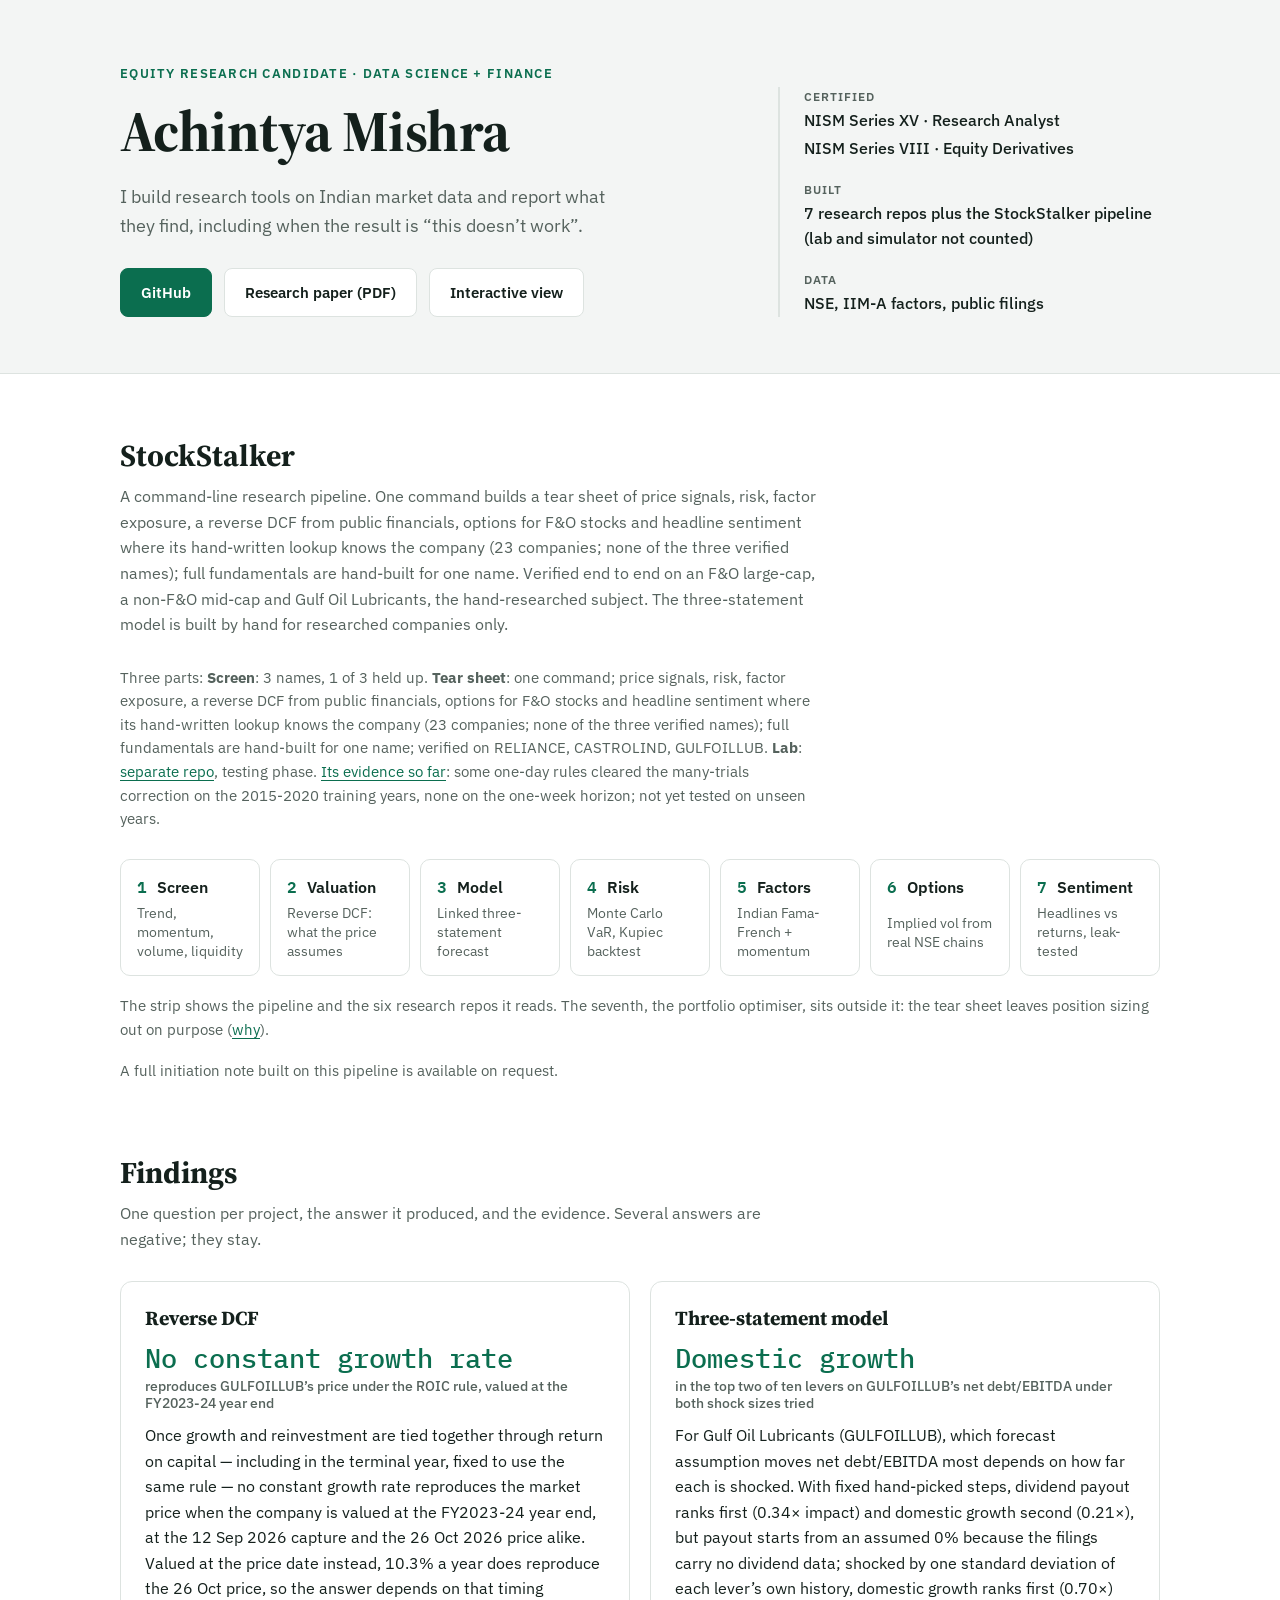
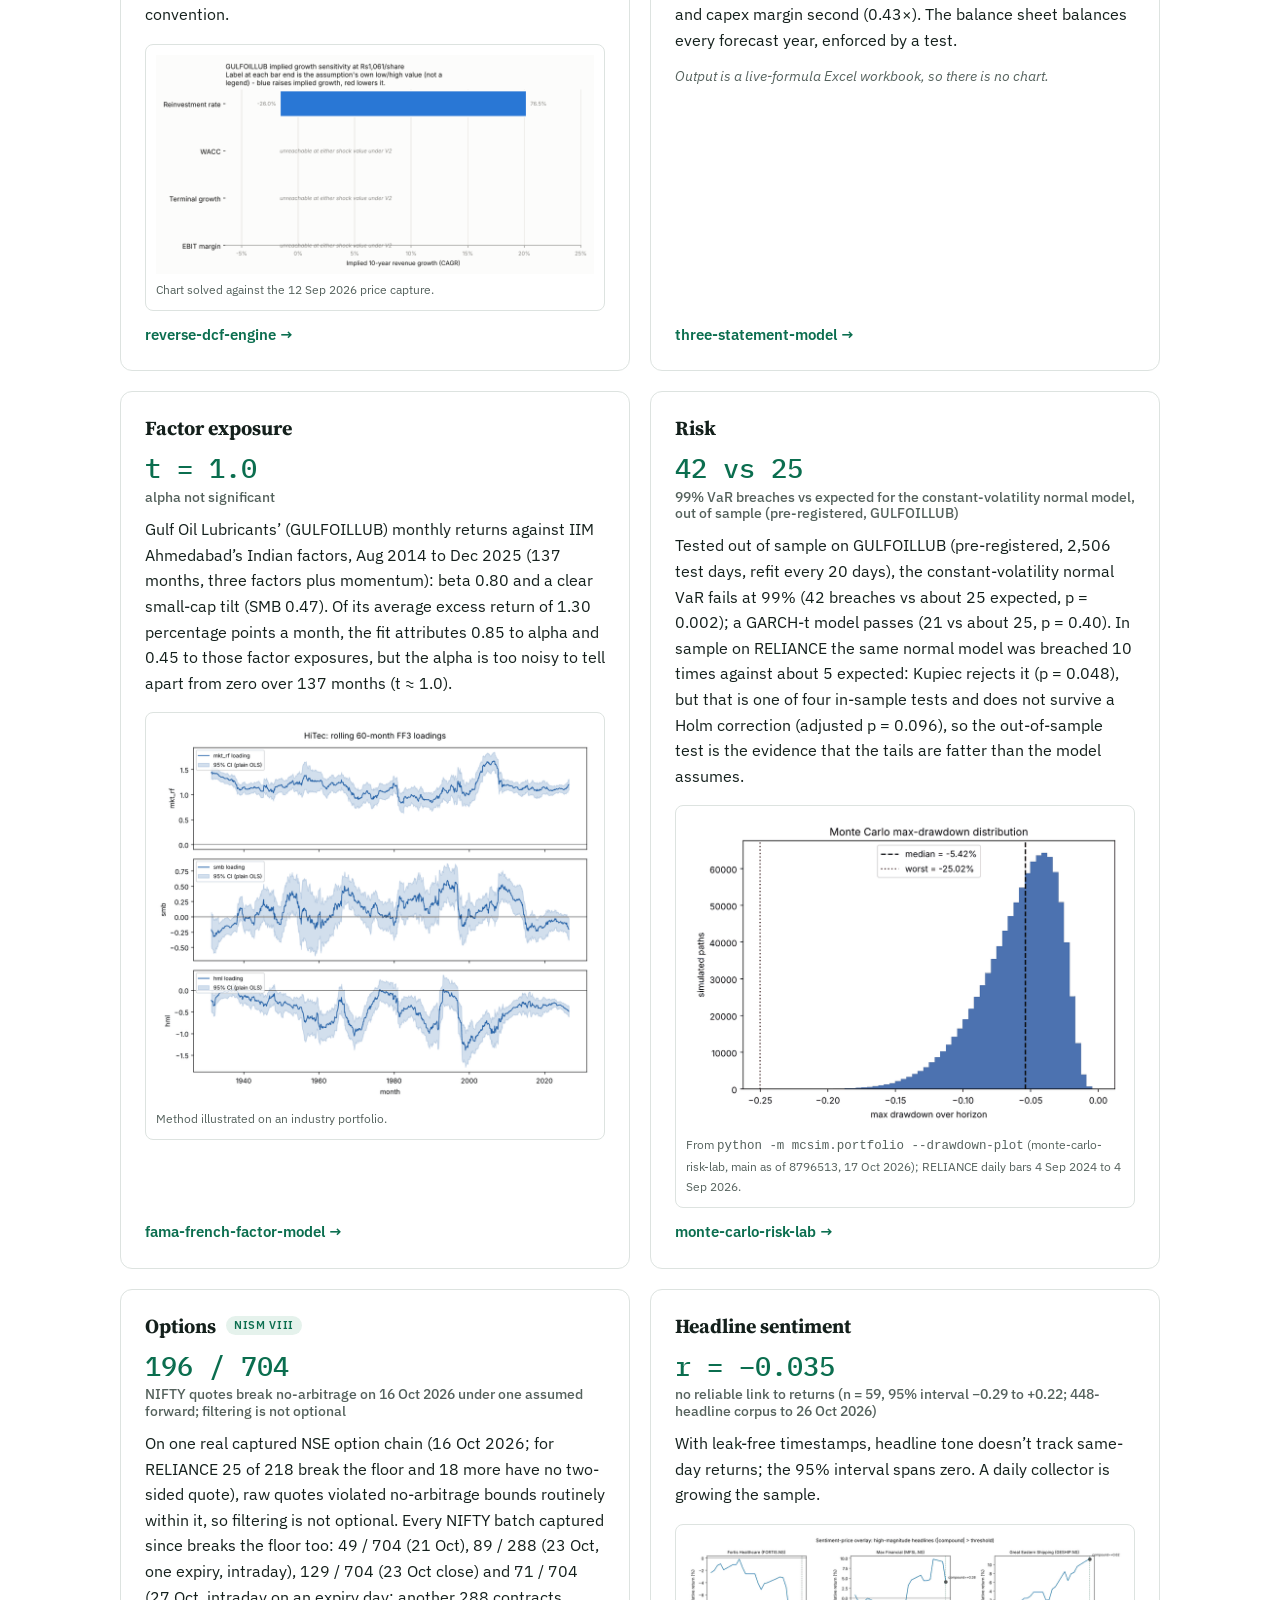
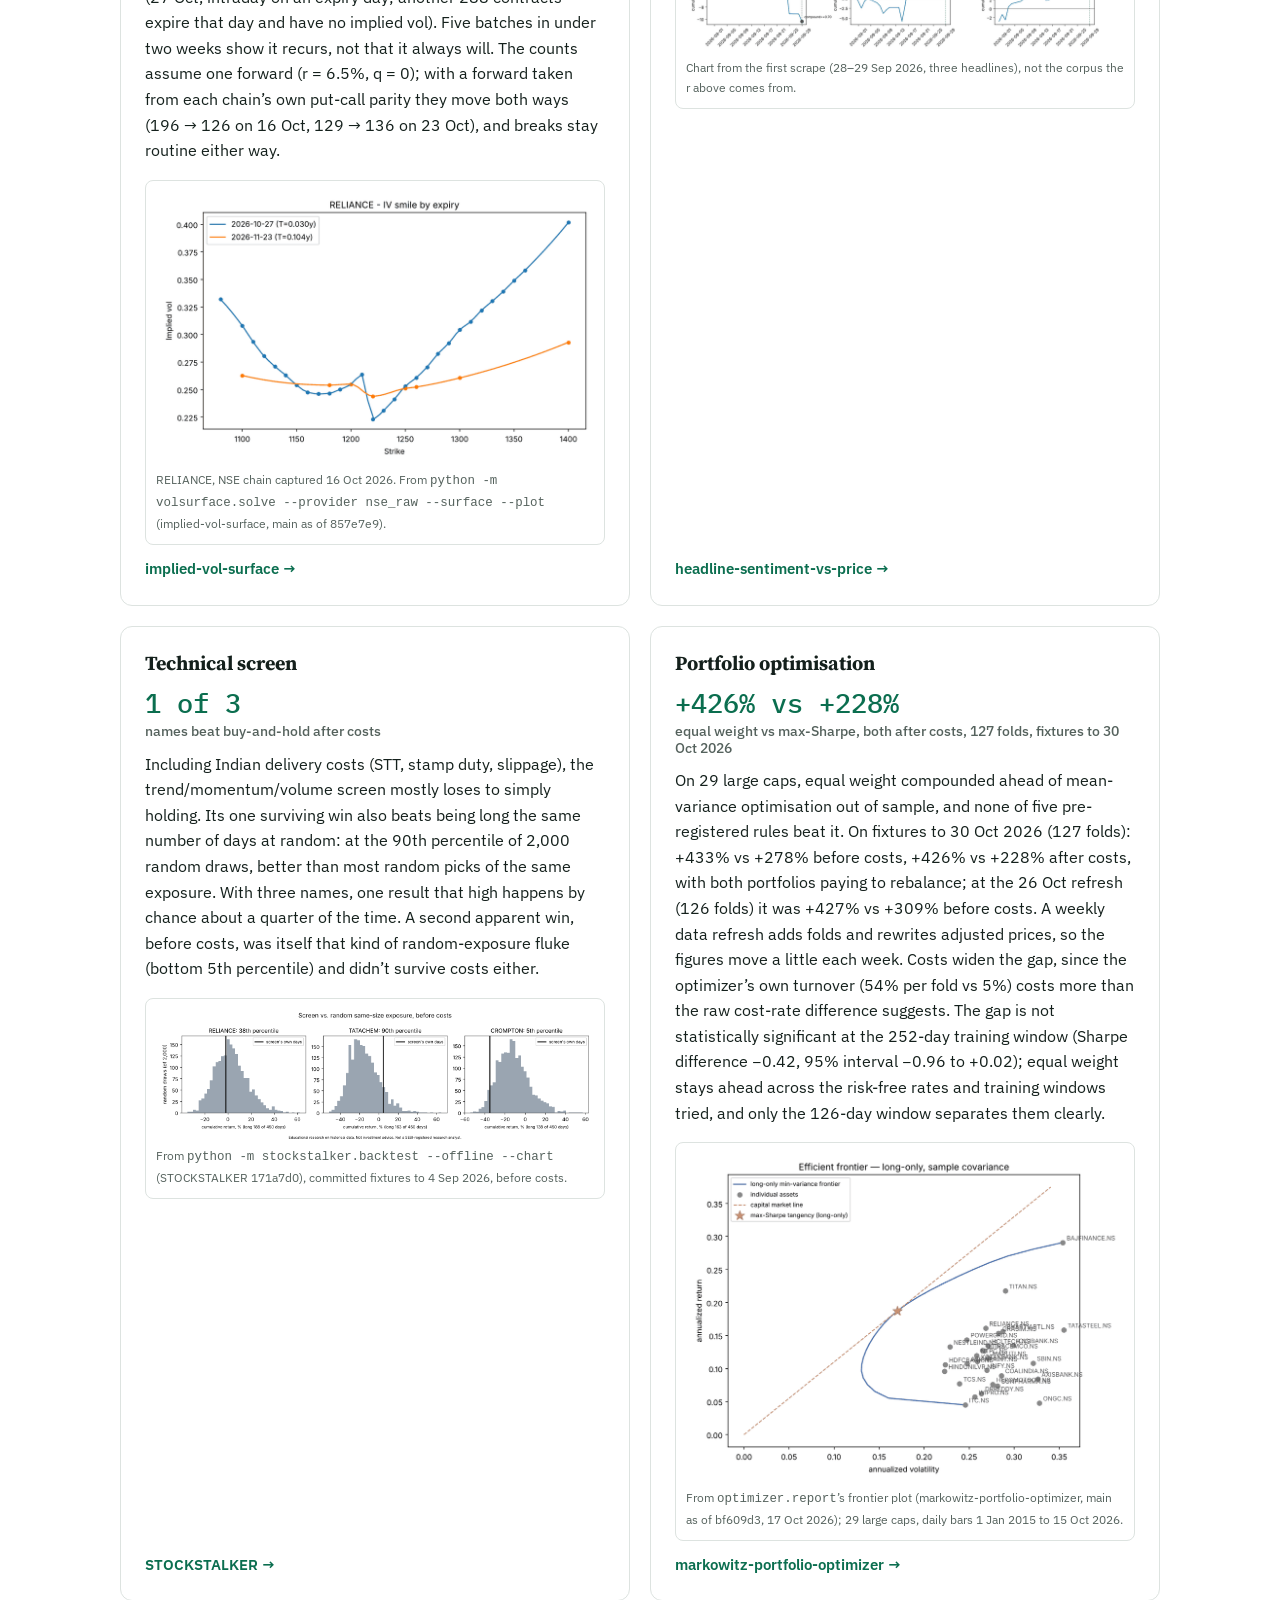
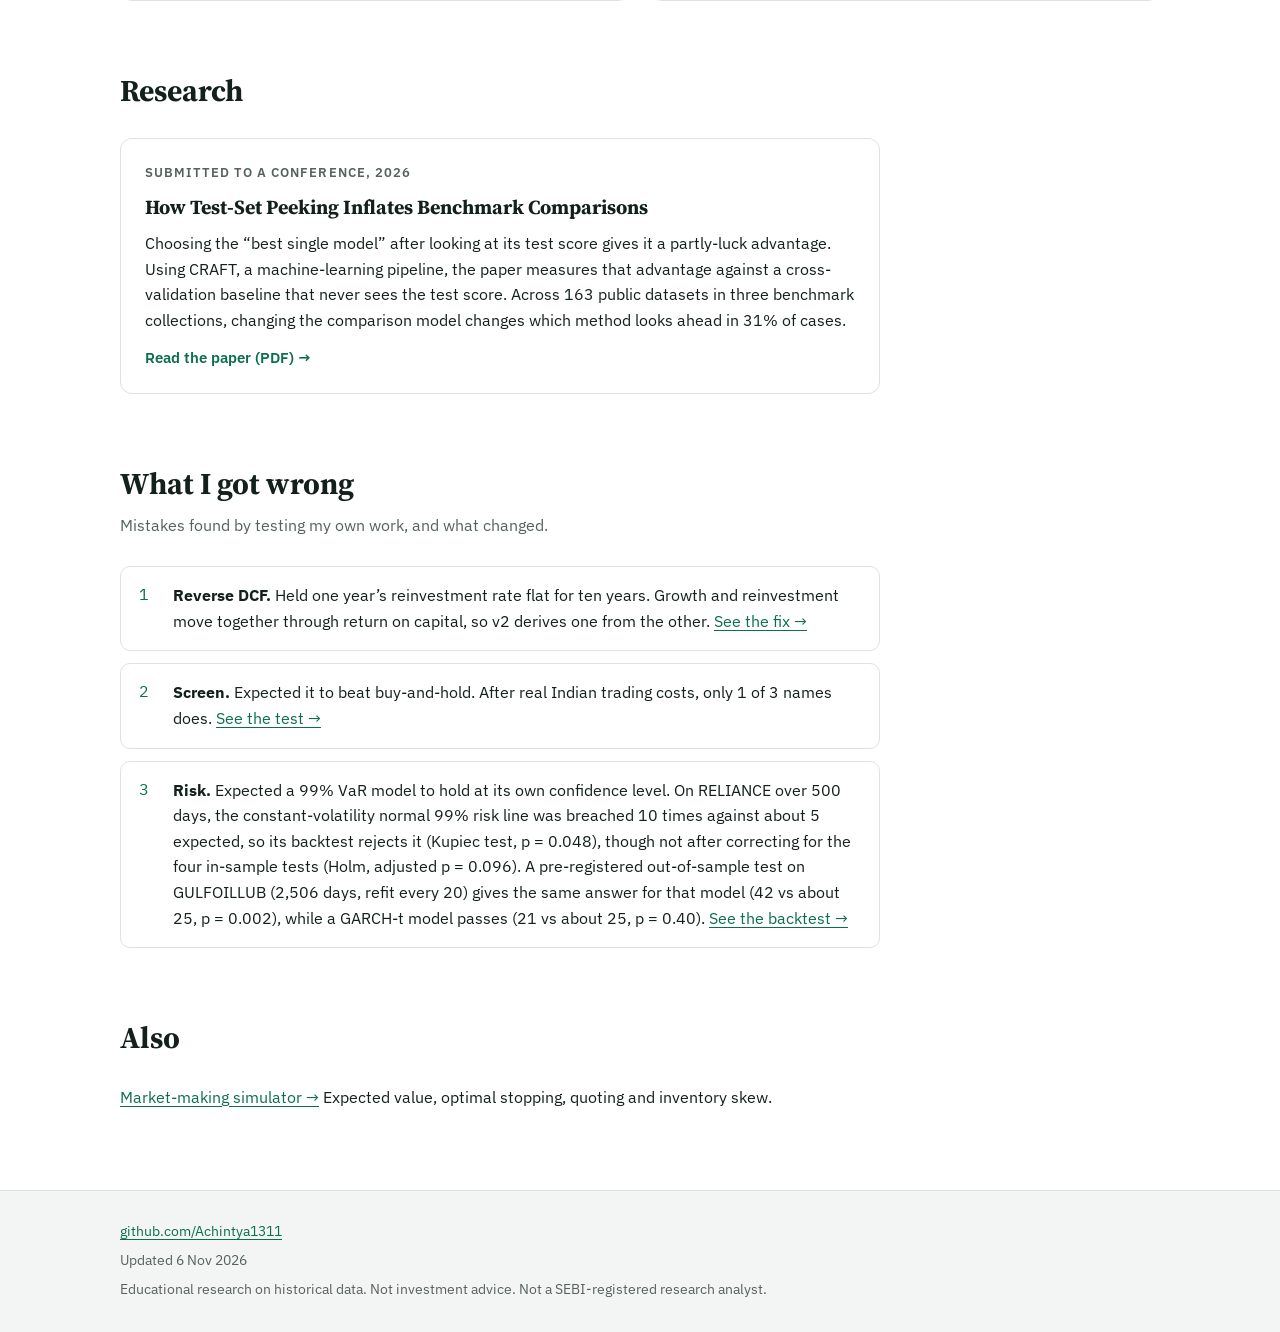
==== commit 6faa6d64: "docs(site): optimiser card at current fixtures, plain three-statement ranking, risk card leads out o" ====
--- a/index.html
+++ b/index.html
@@ -83,8 +83,8 @@
 
       <article class="card">
         <h3>Three-statement model</h3>
-        <p class="stat">#1 <span>dividend payout drives net debt/EBITDA most</span></p>
-        <p class="a">Of ten forecast assumptions, payout (0.34&times; impact) and domestic growth (0.21&times;) matter most; the balance sheet balances every forecast year, enforced by a test.</p>
+        <p class="stat">Domestic growth <span>in the top two of ten levers on GULFOILLUB&rsquo;s net debt/EBITDA under both shock sizes tried</span></p>
+        <p class="a">For Gulf Oil Lubricants (GULFOILLUB), which forecast assumption moves net debt/EBITDA most depends on how far each is shocked. With fixed hand-picked steps, dividend payout ranks first (0.34&times; impact) and domestic growth second (0.21&times;), but payout starts from an assumed 0% because the filings carry no dividend data; shocked by one standard deviation of each lever&rsquo;s own history, domestic growth ranks first (0.70&times;) and capex margin second (0.43&times;). The balance sheet balances every forecast year, enforced by a test.</p>
         <p class="fig-note">Output is a live-formula Excel workbook, so there is no chart.</p>
         <a class="repo" href="https://github.com/Achintya1311/three-statement-model">three-statement-model &rarr;</a>
       </article>
@@ -99,8 +99,8 @@
 
       <article class="card">
         <h3>Risk</h3>
-        <p class="stat">10 vs 5 <span>VaR breaches vs expected at 99%</span></p>
-        <p class="a">On RELIANCE, the constant-volatility normal VaR fails its own backtest: Kupiec rejects it (p = 0.048), but that is one of four in-sample tests and does not survive a Holm correction (adjusted p = 0.096); the evidence that the tails are fatter than the model assumes is the out-of-sample test. Tested out of sample on GULFOILLUB (pre-registered, 2,506 test days, refit every 20 days), the constant-volatility normal model still fails at 99% (42 breaches vs about 25 expected, p = 0.002); a GARCH-t model passes (21 vs about 25, p = 0.40).</p>
+        <p class="stat">42 vs 25 <span>99% VaR breaches vs expected for the constant-volatility normal model, out of sample (pre-registered, GULFOILLUB)</span></p>
+        <p class="a">Tested out of sample on GULFOILLUB (pre-registered, 2,506 test days, refit every 20 days), the constant-volatility normal VaR fails at 99% (42 breaches vs about 25 expected, p = 0.002); a GARCH-t model passes (21 vs about 25, p = 0.40). In sample on RELIANCE the same normal model was breached 10 times against about 5 expected: Kupiec rejects it (p = 0.048), but that is one of four in-sample tests and does not survive a Holm correction (adjusted p = 0.096), so the out-of-sample test is the evidence that the tails are fatter than the model assumes.</p>
         <figure class="fig"><img src="assets/charts/risk-lab.png" width="900" height="643" loading="lazy" alt="Histogram of a million simulated 20-day maximum drawdowns on RELIANCE, with the median and worst path marked."><figcaption>From <code>python -m mcsim.portfolio --drawdown-plot</code> (monte-carlo-risk-lab, main as of 8796513, 17 Oct 2026); RELIANCE daily bars 4 Sep 2024 to 4 Sep 2026.</figcaption></figure>
         <a class="repo" href="https://github.com/Achintya1311/monte-carlo-risk-lab">monte-carlo-risk-lab &rarr;</a>
       </article>
@@ -131,8 +131,8 @@
 
       <article class="card">
         <h3>Portfolio optimisation</h3>
-        <p class="stat">+420% vs +256% <span>equal weight vs max-Sharpe, both after costs, 126 folds</span></p>
-        <p class="a">On 29 large caps, equal weight compounded ahead of mean-variance optimisation out of sample, and none of five pre-registered rules beat it: +427% vs +309% before costs, +420% vs +256% after costs, with both portfolios paying to rebalance. Costs widen the gap, since the optimizer&rsquo;s own turnover (54% per fold vs 5%) costs more than the raw cost-rate difference suggests. The gap is not statistically significant at the 252-day training window (Sharpe difference &minus;0.37, 95% interval &minus;0.92 to +0.09); equal weight stays ahead across the risk-free rates and training windows tried, and only the 126-day window separates them clearly.</p>
+        <p class="stat">+426% vs +228% <span>equal weight vs max-Sharpe, both after costs, 127 folds, fixtures to 30 Oct 2026</span></p>
+        <p class="a">On 29 large caps, equal weight compounded ahead of mean-variance optimisation out of sample, and none of five pre-registered rules beat it. On fixtures to 30 Oct 2026 (127 folds): +433% vs +278% before costs, +426% vs +228% after costs, with both portfolios paying to rebalance; at the 26 Oct refresh (126 folds) it was +427% vs +309% before costs. A weekly data refresh adds folds and rewrites adjusted prices, so the figures move a little each week. Costs widen the gap, since the optimizer&rsquo;s own turnover (54% per fold vs 5%) costs more than the raw cost-rate difference suggests. The gap is not statistically significant at the 252-day training window (Sharpe difference &minus;0.42, 95% interval &minus;0.96 to +0.02); equal weight stays ahead across the risk-free rates and training windows tried, and only the 126-day window separates them clearly.</p>
         <figure class="fig"><img src="assets/charts/markowitz.png" width="900" height="675" loading="lazy" alt="Efficient frontier, tangency portfolio and capital market line for 29 large-cap stocks."><figcaption>From <code>optimizer.report</code>&rsquo;s frontier plot (markowitz-portfolio-optimizer, main as of bf609d3, 17 Oct 2026); 29 large caps, daily bars 1 Jan 2015 to 15 Oct 2026.</figcaption></figure>
         <a class="repo" href="https://github.com/Achintya1311/markowitz-portfolio-optimizer">markowitz-portfolio-optimizer &rarr;</a>
       </article>
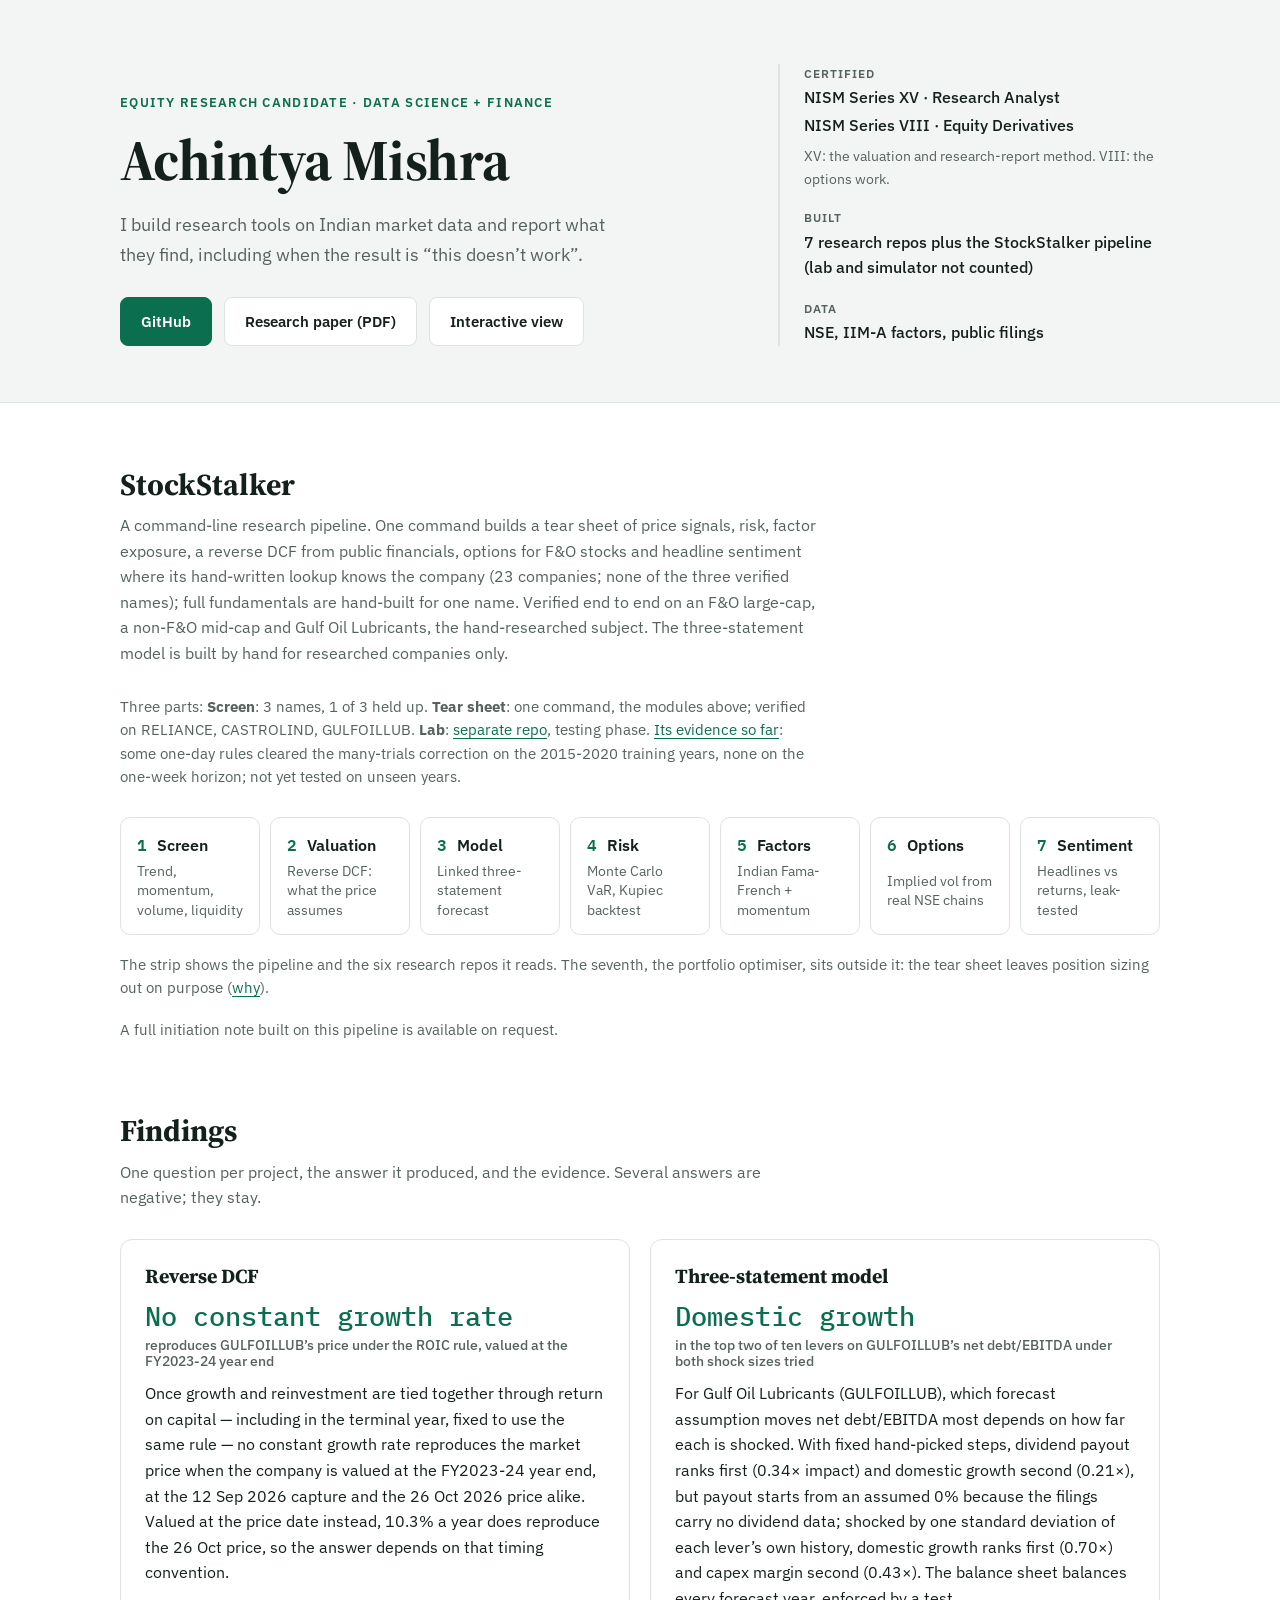
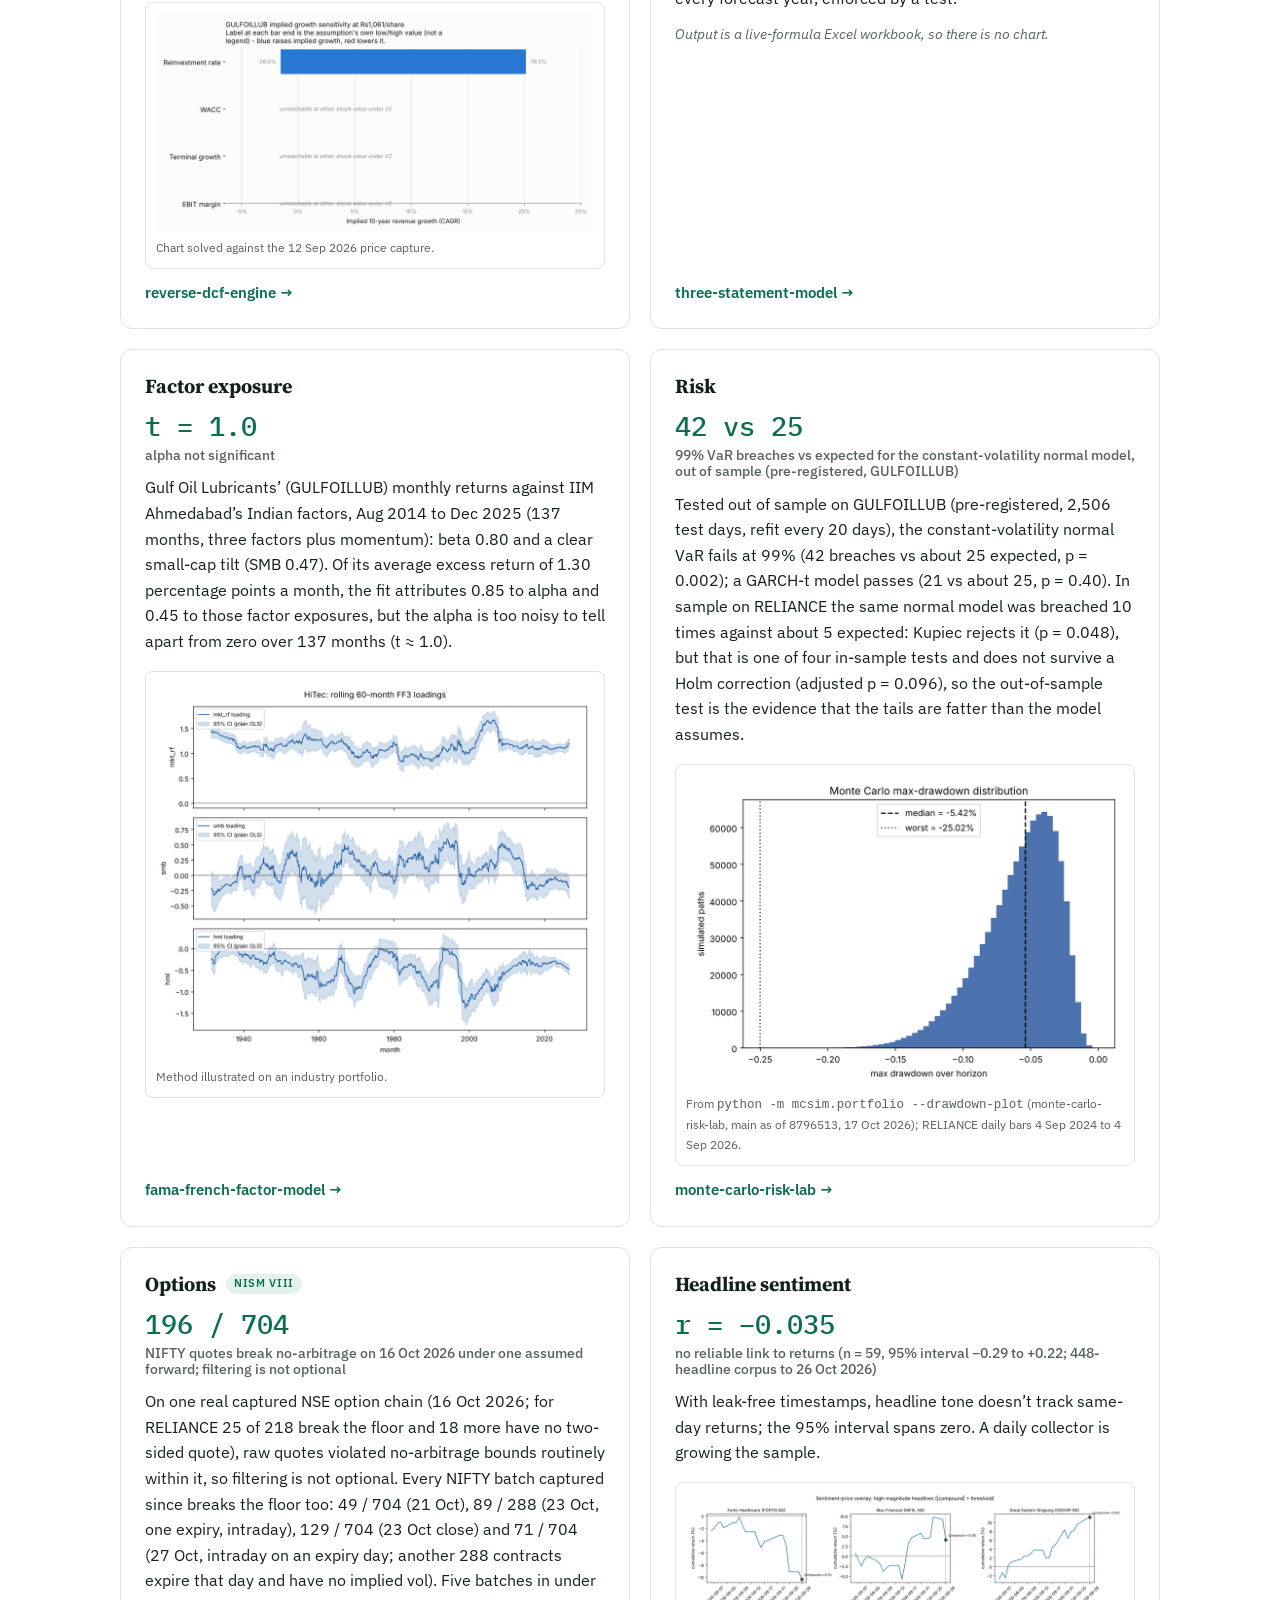
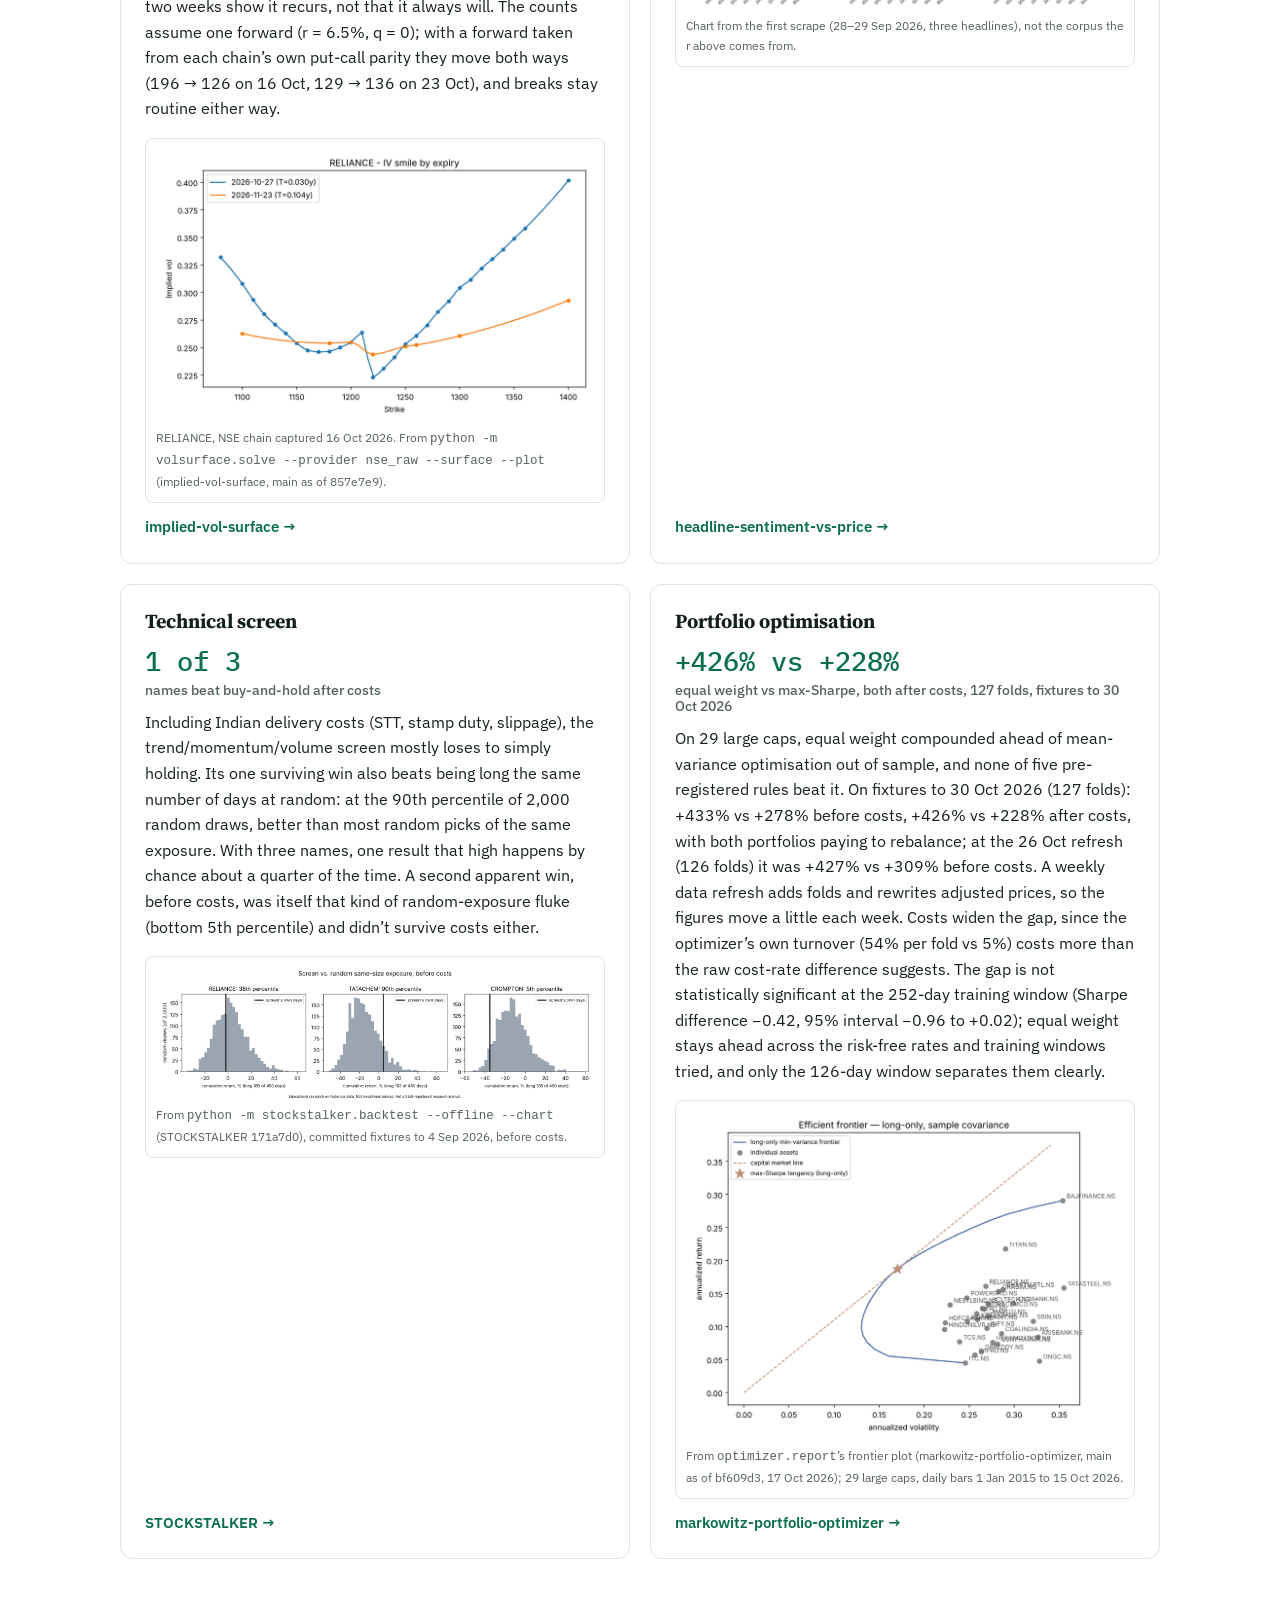
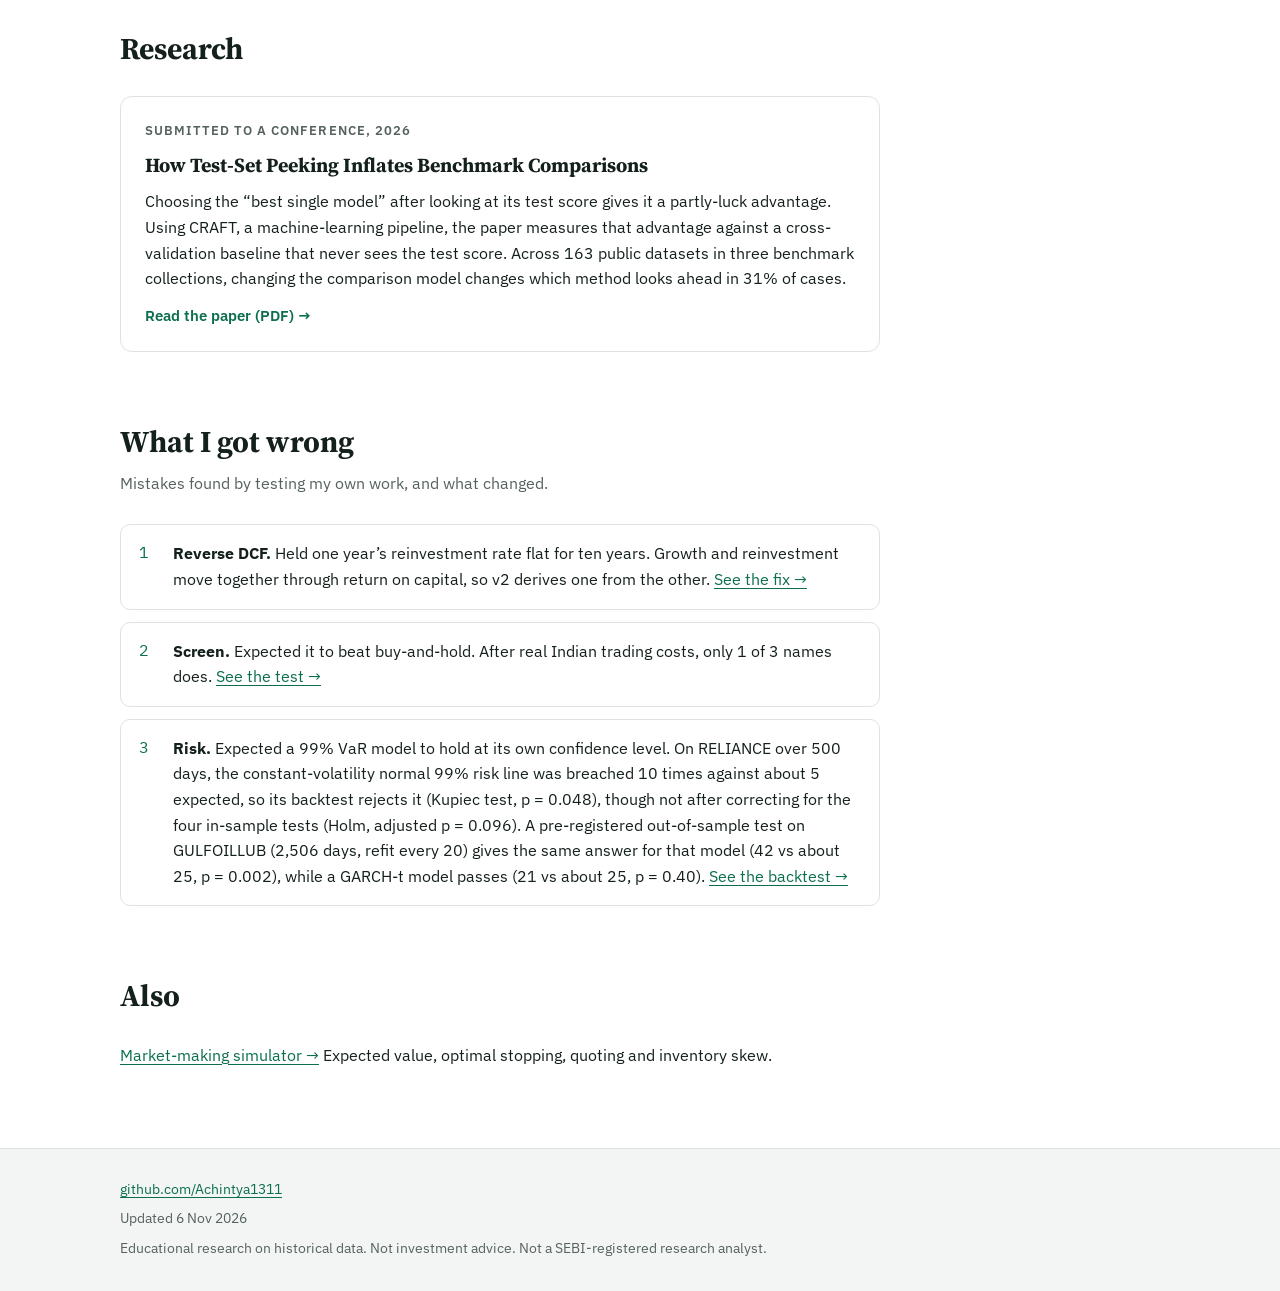
==== commit be0b0222: "docs(site): say the tear-sheet scope once; tie NISM XV and VIII to their work The StockStalker secti" ====
--- a/index.html
+++ b/index.html
@@ -36,7 +36,7 @@
       </div>
     </div>
     <dl class="facts">
-      <div><dt>Certified</dt><dd>NISM Series XV &middot; Research Analyst</dd><dd>NISM Series VIII &middot; Equity Derivatives</dd></div>
+      <div><dt>Certified</dt><dd>NISM Series XV &middot; Research Analyst</dd><dd>NISM Series VIII &middot; Equity Derivatives</dd><dd class="use">XV: the valuation and research-report method. VIII: the options work.</dd></div>
       <div><dt>Built</dt><dd>7 research repos plus the StockStalker pipeline (lab and simulator not counted)</dd></div>
       <div><dt>Data</dt><dd>NSE, IIM-A factors, public filings</dd></div>
     </dl>
@@ -49,7 +49,7 @@
     <div class="section-head">
       <h2>StockStalker</h2>
       <p>A command-line research pipeline. One command builds a tear sheet of price signals, risk, factor exposure, a reverse DCF from public financials, options for F&amp;O stocks and headline sentiment where its hand-written lookup knows the company (23 companies; none of the three verified names); full fundamentals are hand-built for one name. Verified end to end on an F&amp;O large-cap, a non-F&amp;O mid-cap and Gulf Oil Lubricants, the hand-researched subject. The three-statement model is built by hand for researched companies only.</p>
-      <p class="note">Three parts: <strong>Screen</strong>: 3 names, 1 of 3 held up. <strong>Tear sheet</strong>: one command; price signals, risk, factor exposure, a reverse DCF from public financials, options for F&amp;O stocks and headline sentiment where its hand-written lookup knows the company (23 companies; none of the three verified names); full fundamentals are hand-built for one name; verified on RELIANCE, CASTROLIND, GULFOILLUB. <strong>Lab</strong>: <a href="https://github.com/Achintya1311/stockstalker-lab">separate repo</a>, testing phase. <a href="https://github.com/Achintya1311/stockstalker-lab/blob/main/reports/evidence_train.md">Its evidence so far</a>: some one-day rules cleared the many-trials correction on the 2015-2020 training years, none on the one-week horizon; not yet tested on unseen years.</p>
+      <p class="note">Three parts: <strong>Screen</strong>: 3 names, 1 of 3 held up. <strong>Tear sheet</strong>: one command, the modules above; verified on RELIANCE, CASTROLIND, GULFOILLUB. <strong>Lab</strong>: <a href="https://github.com/Achintya1311/stockstalker-lab">separate repo</a>, testing phase. <a href="https://github.com/Achintya1311/stockstalker-lab/blob/main/reports/evidence_train.md">Its evidence so far</a>: some one-day rules cleared the many-trials correction on the 2015-2020 training years, none on the one-week horizon; not yet tested on unseen years.</p>
     </div>
     <ol class="pipeline">
       <li><a href="https://github.com/Achintya1311/STOCKSTALKER"><span class="step">Screen</span><span class="what">Trend, momentum, volume, liquidity</span></a></li>
--- a/style.css
+++ b/style.css
@@ -44,6 +44,7 @@
 .facts { margin: 0; display: grid; gap: 18px; border-left: 2px solid var(--line); padding-left: 24px; }
 .facts dt { font-size: .75rem; font-weight: 600; letter-spacing: .08em; text-transform: uppercase; color: var(--muted); }
 .facts dd { margin: 2px 0 0; font-weight: 500; }
+.facts dd.use { margin-top: 6px; font-weight: 400; font-size: .9rem; color: var(--muted); }
 
 /* Sections */
 .section { padding-block: 64px 8px; }
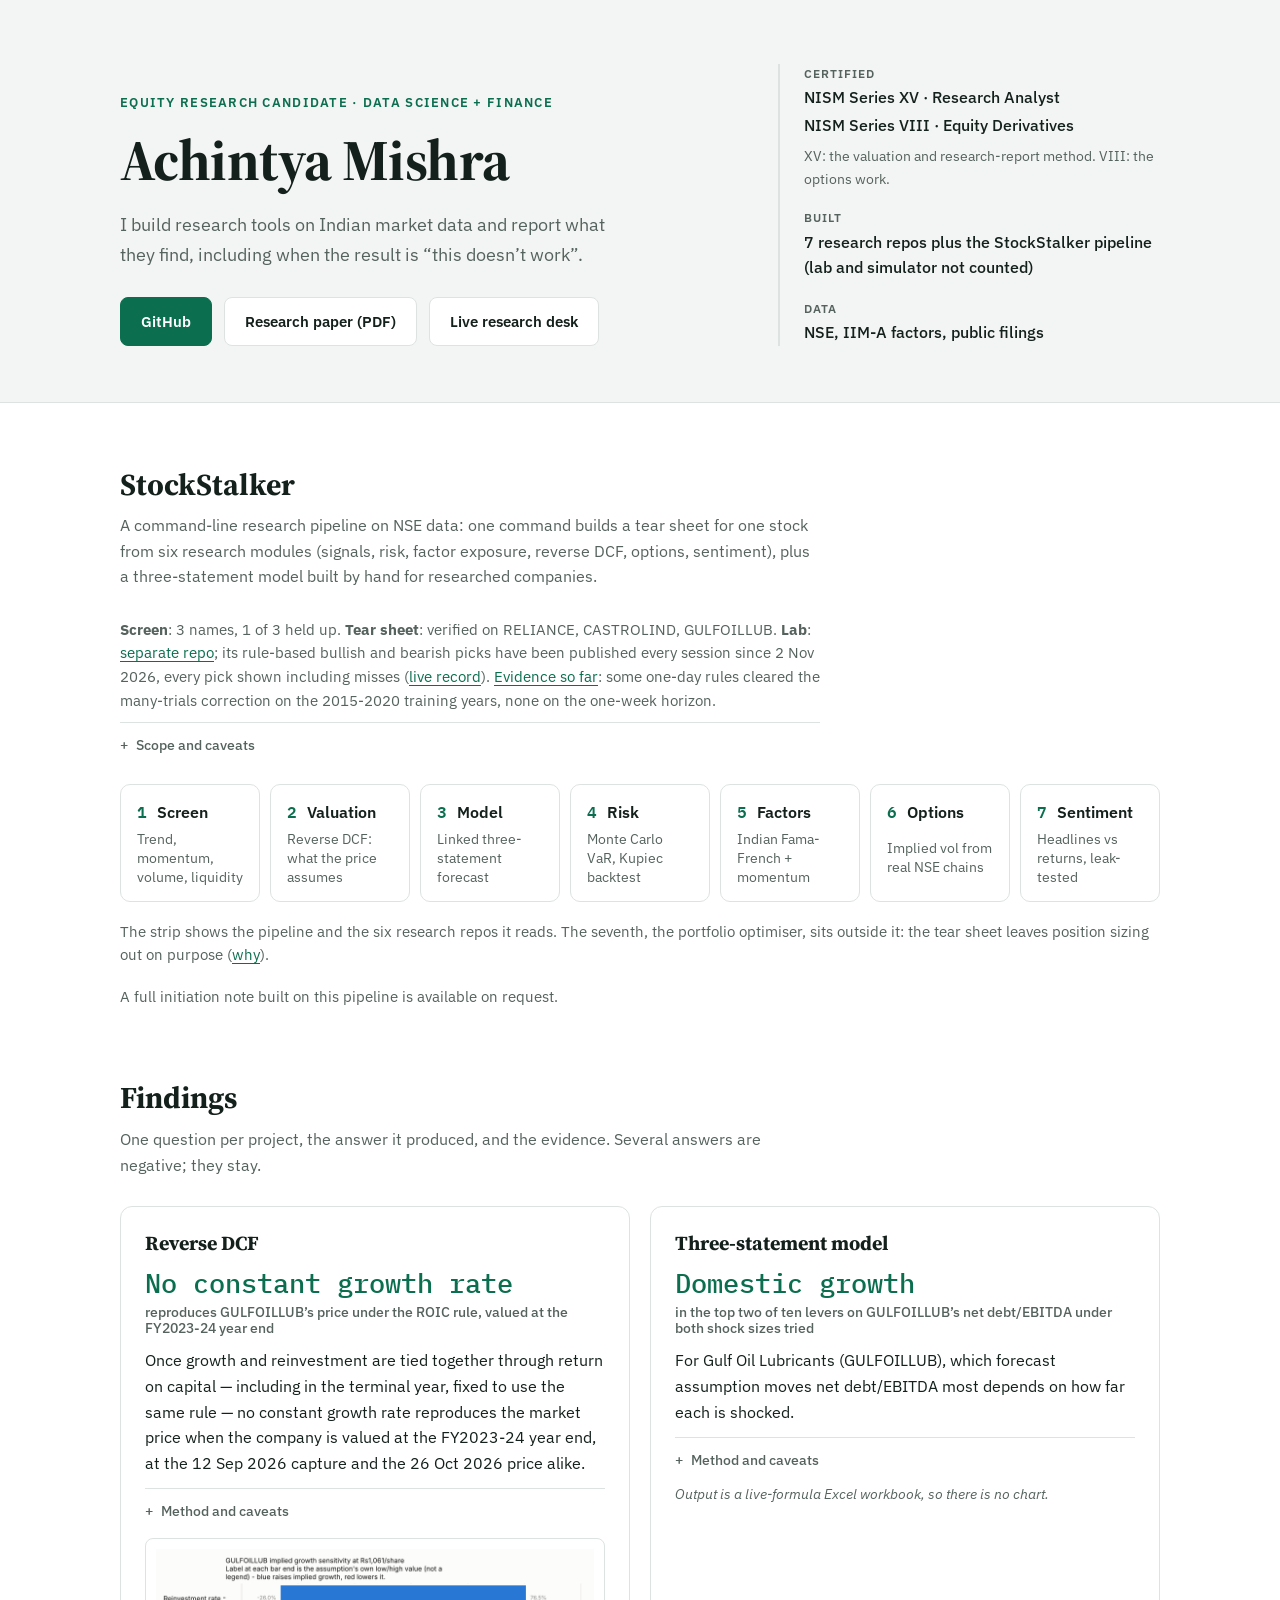
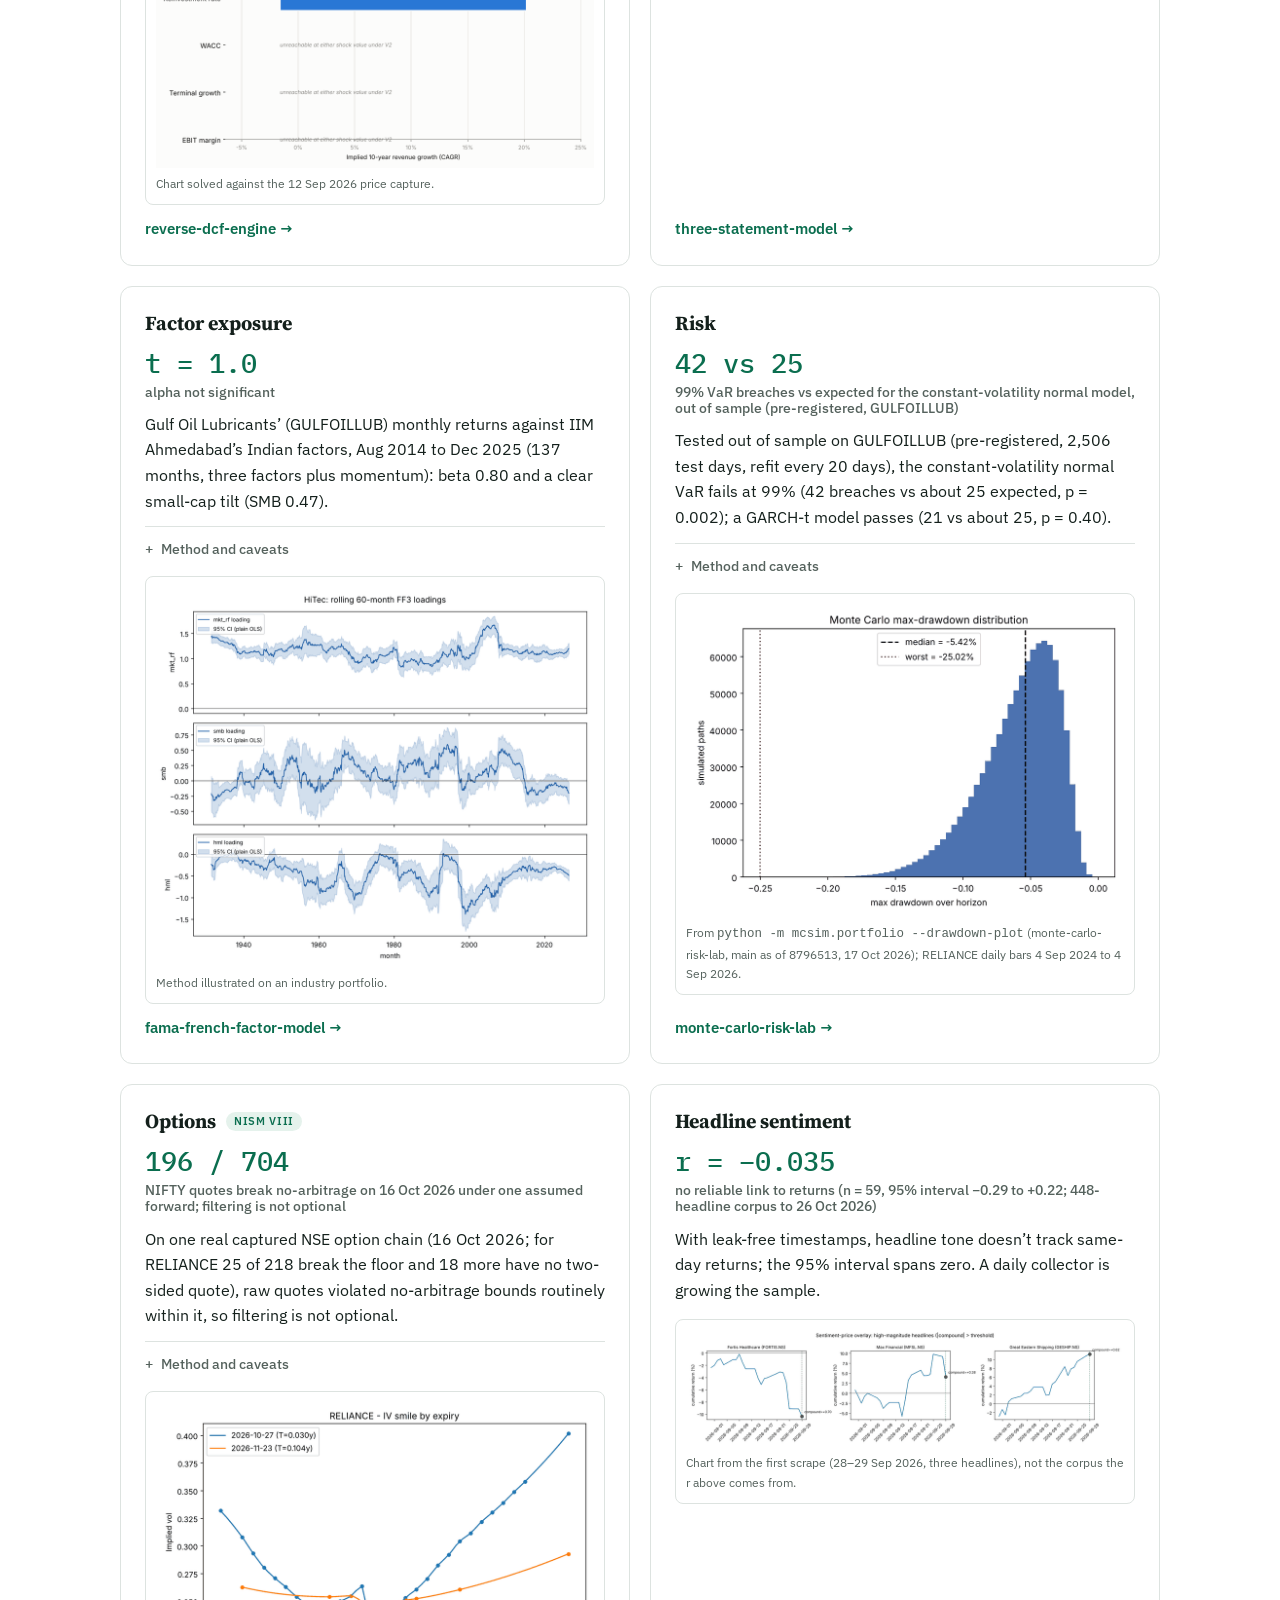
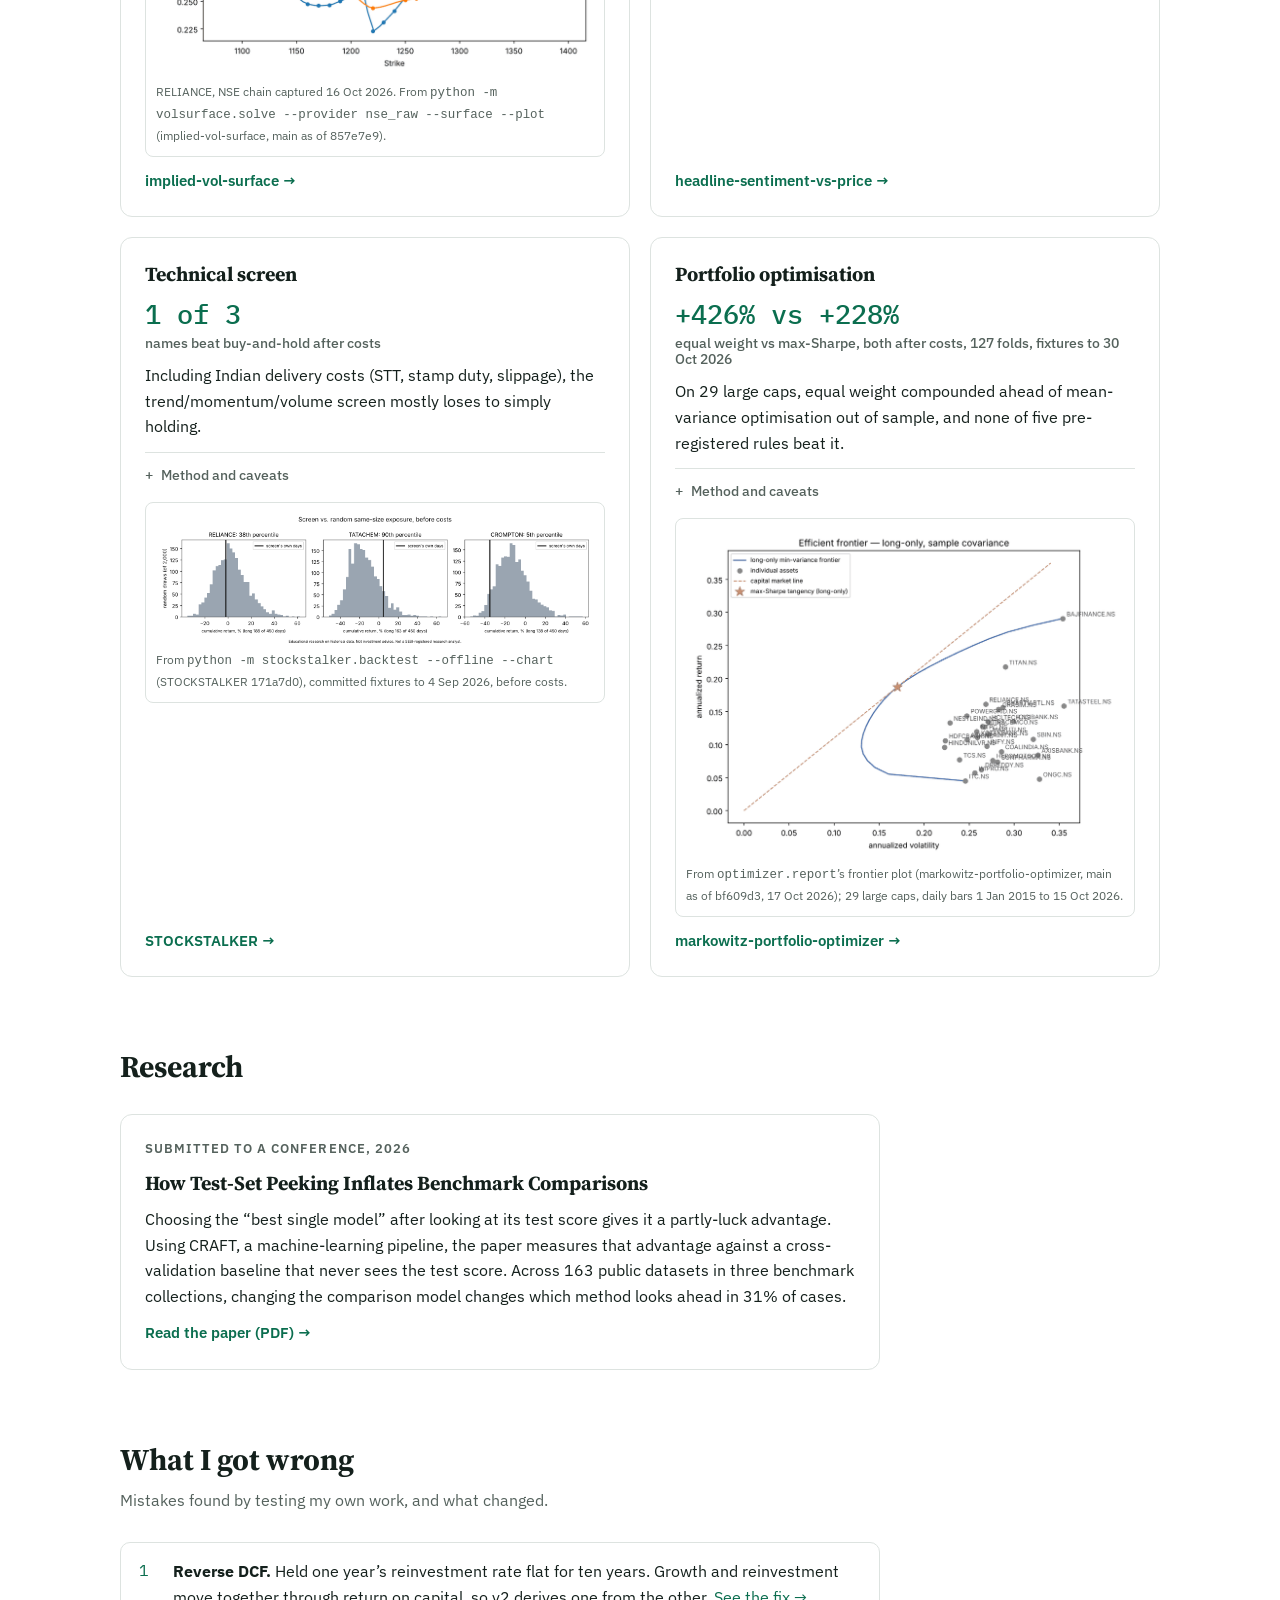
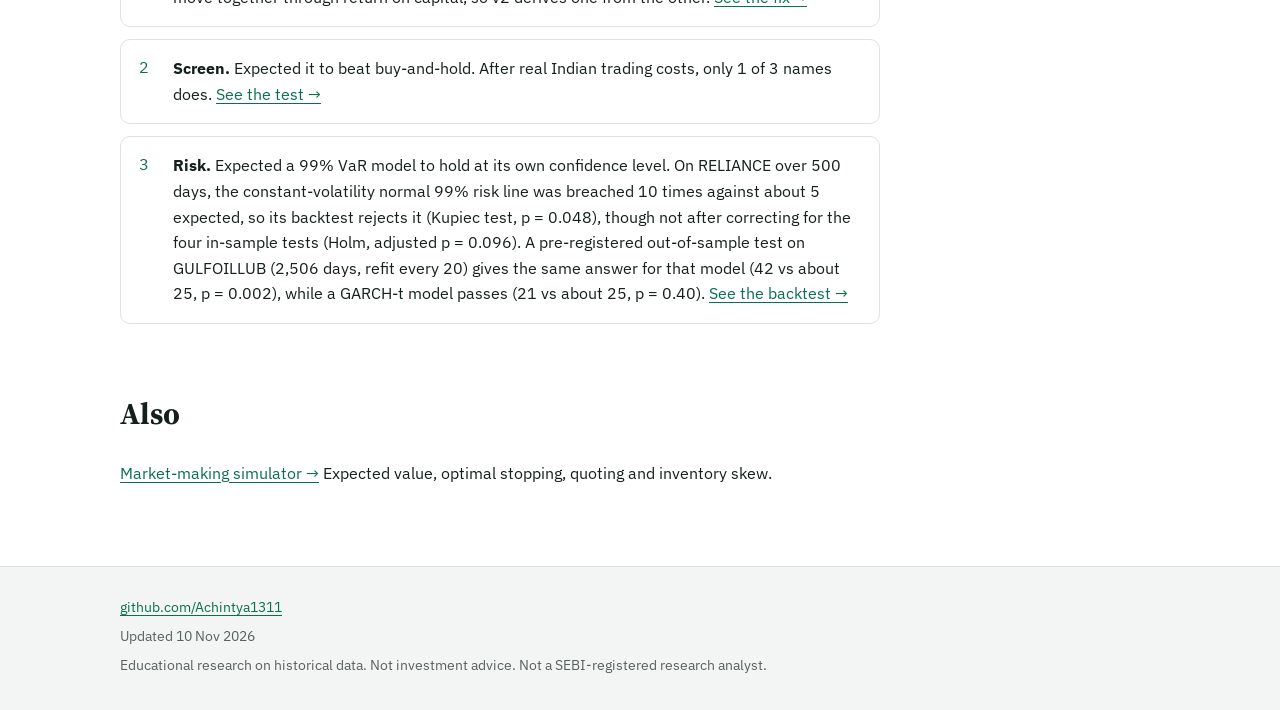
==== commit d0181c2d: "feat(site): one-sentence answers up front, caveats one tap away Recruiters skim the root page once o" ====
--- a/index.html
+++ b/index.html
@@ -32,7 +32,7 @@
       <div class="actions">
         <a class="button primary" href="https://github.com/Achintya1311">GitHub</a>
         <a class="button" href="research/craft.pdf">Research paper (PDF)</a>
-        <a class="button" href="desk/">Interactive view</a>
+        <a class="button" href="desk/">Live research desk</a>
       </div>
     </div>
     <dl class="facts">
@@ -48,8 +48,9 @@
   <section id="stockstalker" class="wrap section">
     <div class="section-head">
       <h2>StockStalker</h2>
-      <p>A command-line research pipeline. One command builds a tear sheet of price signals, risk, factor exposure, a reverse DCF from public financials, options for F&amp;O stocks and headline sentiment where its hand-written lookup knows the company (23 companies; none of the three verified names); full fundamentals are hand-built for one name. Verified end to end on an F&amp;O large-cap, a non-F&amp;O mid-cap and Gulf Oil Lubricants, the hand-researched subject. The three-statement model is built by hand for researched companies only.</p>
-      <p class="note">Three parts: <strong>Screen</strong>: 3 names, 1 of 3 held up. <strong>Tear sheet</strong>: one command, the modules above; verified on RELIANCE, CASTROLIND, GULFOILLUB. <strong>Lab</strong>: <a href="https://github.com/Achintya1311/stockstalker-lab">separate repo</a>, testing phase. <a href="https://github.com/Achintya1311/stockstalker-lab/blob/main/reports/evidence_train.md">Its evidence so far</a>: some one-day rules cleared the many-trials correction on the 2015-2020 training years, none on the one-week horizon; not yet tested on unseen years.</p>
+      <p>A command-line research pipeline on NSE data: one command builds a tear sheet for one stock from six research modules (signals, risk, factor exposure, reverse DCF, options, sentiment), plus a three-statement model built by hand for researched companies.</p>
+      <p class="note"><strong>Screen</strong>: 3 names, 1 of 3 held up. <strong>Tear sheet</strong>: verified on RELIANCE, CASTROLIND, GULFOILLUB. <strong>Lab</strong>: <a href="https://github.com/Achintya1311/stockstalker-lab">separate repo</a>; its rule-based bullish and bearish picks have been published every session since 2 Nov 2026, every pick shown including misses (<a href="desk/#picks">live record</a>). <a href="https://github.com/Achintya1311/stockstalker-lab/blob/main/reports/evidence_train.md">Evidence so far</a>: some one-day rules cleared the many-trials correction on the 2015-2020 training years, none on the one-week horizon.</p>
+      <details class="more"><summary>Scope and caveats</summary><p>Options run for F&amp;O stocks only. Headline sentiment runs where its hand-written lookup knows the company (23 companies; none of the three verified names). Full fundamentals are hand-built for one name, Gulf Oil Lubricants, the hand-researched subject. Verified end to end on an F&amp;O large-cap (RELIANCE), a non-F&amp;O mid-cap (CASTROLIND) and GULFOILLUB. The lab's picks are model output in testing from provisional rules: not investment advice or a recommendation.</p></details>
     </div>
     <ol class="pipeline">
       <li><a href="https://github.com/Achintya1311/STOCKSTALKER"><span class="step">Screen</span><span class="what">Trend, momentum, volume, liquidity</span></a></li>
@@ -76,7 +77,8 @@
       <article class="card">
         <h3>Reverse DCF</h3>
         <p class="stat">No constant growth rate <span>reproduces GULFOILLUB&rsquo;s price under the ROIC rule, valued at the FY2023-24 year end</span></p>
-        <p class="a">Once growth and reinvestment are tied together through return on capital &mdash; including in the terminal year, fixed to use the same rule &mdash; no constant growth rate reproduces the market price when the company is valued at the FY2023-24 year end, at the 12 Sep 2026 capture and the 26 Oct 2026 price alike. Valued at the price date instead, 10.3% a year does reproduce the 26 Oct price, so the answer depends on that timing convention.</p>
+        <p class="a">Once growth and reinvestment are tied together through return on capital &mdash; including in the terminal year, fixed to use the same rule &mdash; no constant growth rate reproduces the market price when the company is valued at the FY2023-24 year end, at the 12 Sep 2026 capture and the 26 Oct 2026 price alike.</p>
+        <details class="more"><summary>Method and caveats</summary><p>Valued at the price date instead, 10.3% a year does reproduce the 26 Oct price, so the answer depends on that timing convention.</p></details>
         <figure class="fig"><img src="assets/charts/reverse-dcf.png" width="900" height="450" loading="lazy" alt="Tornado chart of how implied 10-year growth moves when each DCF input is shocked across its historical range."><figcaption>Chart solved against the 12 Sep 2026 price capture.</figcaption></figure>
         <a class="repo" href="https://github.com/Achintya1311/reverse-dcf-engine">reverse-dcf-engine &rarr;</a>
       </article>
@@ -84,7 +86,8 @@
       <article class="card">
         <h3>Three-statement model</h3>
         <p class="stat">Domestic growth <span>in the top two of ten levers on GULFOILLUB&rsquo;s net debt/EBITDA under both shock sizes tried</span></p>
-        <p class="a">For Gulf Oil Lubricants (GULFOILLUB), which forecast assumption moves net debt/EBITDA most depends on how far each is shocked. With fixed hand-picked steps, dividend payout ranks first (0.34&times; impact) and domestic growth second (0.21&times;), but payout starts from an assumed 0% because the filings carry no dividend data; shocked by one standard deviation of each lever&rsquo;s own history, domestic growth ranks first (0.70&times;) and capex margin second (0.43&times;). The balance sheet balances every forecast year, enforced by a test.</p>
+        <p class="a">For Gulf Oil Lubricants (GULFOILLUB), which forecast assumption moves net debt/EBITDA most depends on how far each is shocked.</p>
+        <details class="more"><summary>Method and caveats</summary><p>With fixed hand-picked steps, dividend payout ranks first (0.34&times; impact) and domestic growth second (0.21&times;), but payout starts from an assumed 0% because the filings carry no dividend data; shocked by one standard deviation of each lever&rsquo;s own history, domestic growth ranks first (0.70&times;) and capex margin second (0.43&times;). The balance sheet balances every forecast year, enforced by a test.</p></details>
         <p class="fig-note">Output is a live-formula Excel workbook, so there is no chart.</p>
         <a class="repo" href="https://github.com/Achintya1311/three-statement-model">three-statement-model &rarr;</a>
       </article>
@@ -92,7 +95,8 @@
       <article class="card">
         <h3>Factor exposure</h3>
         <p class="stat">t = 1.0 <span>alpha not significant</span></p>
-        <p class="a">Gulf Oil Lubricants&rsquo; (GULFOILLUB) monthly returns against IIM Ahmedabad&rsquo;s Indian factors, Aug 2014 to Dec 2025 (137 months, three factors plus momentum): beta 0.80 and a clear small-cap tilt (SMB 0.47). Of its average excess return of 1.30 percentage points a month, the fit attributes 0.85 to alpha and 0.45 to those factor exposures, but the alpha is too noisy to tell apart from zero over 137 months (t &asymp; 1.0).</p>
+        <p class="a">Gulf Oil Lubricants&rsquo; (GULFOILLUB) monthly returns against IIM Ahmedabad&rsquo;s Indian factors, Aug 2014 to Dec 2025 (137 months, three factors plus momentum): beta 0.80 and a clear small-cap tilt (SMB 0.47).</p>
+        <details class="more"><summary>Method and caveats</summary><p>Of its average excess return of 1.30 percentage points a month, the fit attributes 0.85 to alpha and 0.45 to those factor exposures, but the alpha is too noisy to tell apart from zero over 137 months (t &asymp; 1.0).</p></details>
         <figure class="fig"><img src="assets/charts/factor-model.png" width="900" height="780" loading="lazy" alt="Rolling 60-month factor loadings with 95% bands, shown on an industry portfolio to illustrate the method."><figcaption>Method illustrated on an industry portfolio.</figcaption></figure>
         <a class="repo" href="https://github.com/Achintya1311/fama-french-factor-model">fama-french-factor-model &rarr;</a>
       </article>
@@ -100,7 +104,8 @@
       <article class="card">
         <h3>Risk</h3>
         <p class="stat">42 vs 25 <span>99% VaR breaches vs expected for the constant-volatility normal model, out of sample (pre-registered, GULFOILLUB)</span></p>
-        <p class="a">Tested out of sample on GULFOILLUB (pre-registered, 2,506 test days, refit every 20 days), the constant-volatility normal VaR fails at 99% (42 breaches vs about 25 expected, p = 0.002); a GARCH-t model passes (21 vs about 25, p = 0.40). In sample on RELIANCE the same normal model was breached 10 times against about 5 expected: Kupiec rejects it (p = 0.048), but that is one of four in-sample tests and does not survive a Holm correction (adjusted p = 0.096), so the out-of-sample test is the evidence that the tails are fatter than the model assumes.</p>
+        <p class="a">Tested out of sample on GULFOILLUB (pre-registered, 2,506 test days, refit every 20 days), the constant-volatility normal VaR fails at 99% (42 breaches vs about 25 expected, p = 0.002); a GARCH-t model passes (21 vs about 25, p = 0.40).</p>
+        <details class="more"><summary>Method and caveats</summary><p>In sample on RELIANCE the same normal model was breached 10 times against about 5 expected: Kupiec rejects it (p = 0.048), but that is one of four in-sample tests and does not survive a Holm correction (adjusted p = 0.096), so the out-of-sample test is the evidence that the tails are fatter than the model assumes.</p></details>
         <figure class="fig"><img src="assets/charts/risk-lab.png" width="900" height="643" loading="lazy" alt="Histogram of a million simulated 20-day maximum drawdowns on RELIANCE, with the median and worst path marked."><figcaption>From <code>python -m mcsim.portfolio --drawdown-plot</code> (monte-carlo-risk-lab, main as of 8796513, 17 Oct 2026); RELIANCE daily bars 4 Sep 2024 to 4 Sep 2026.</figcaption></figure>
         <a class="repo" href="https://github.com/Achintya1311/monte-carlo-risk-lab">monte-carlo-risk-lab &rarr;</a>
       </article>
@@ -108,7 +113,8 @@
       <article class="card">
         <h3>Options <span class="tag">NISM VIII</span></h3>
         <p class="stat">196 / 704 <span>NIFTY quotes break no-arbitrage on 16 Oct 2026 under one assumed forward; filtering is not optional</span></p>
-        <p class="a">On one real captured NSE option chain (16 Oct 2026; for RELIANCE 25 of 218 break the floor and 18 more have no two-sided quote), raw quotes violated no-arbitrage bounds routinely within it, so filtering is not optional. Every NIFTY batch captured since breaks the floor too: 49 / 704 (21 Oct), 89 / 288 (23 Oct, one expiry, intraday), 129 / 704 (23 Oct close) and 71 / 704 (27 Oct, intraday on an expiry day; another 288 contracts expire that day and have no implied vol). Five batches in under two weeks show it recurs, not that it always will. The counts assume one forward (r = 6.5%, q = 0); with a forward taken from each chain&rsquo;s own put-call parity they move both ways (196 &rarr; 126 on 16 Oct, 129 &rarr; 136 on 23 Oct), and breaks stay routine either way.</p>
+        <p class="a">On one real captured NSE option chain (16 Oct 2026; for RELIANCE 25 of 218 break the floor and 18 more have no two-sided quote), raw quotes violated no-arbitrage bounds routinely within it, so filtering is not optional.</p>
+        <details class="more"><summary>Method and caveats</summary><p>Every NIFTY batch captured since breaks the floor too: 49 / 704 (21 Oct), 89 / 288 (23 Oct, one expiry, intraday), 129 / 704 (23 Oct close) and 71 / 704 (27 Oct, intraday on an expiry day; another 288 contracts expire that day and have no implied vol). Five batches in under two weeks show it recurs, not that it always will. The counts assume one forward (r = 6.5%, q = 0); with a forward taken from each chain&rsquo;s own put-call parity they move both ways (196 &rarr; 126 on 16 Oct, 129 &rarr; 136 on 23 Oct), and breaks stay routine either way.</p></details>
         <figure class="fig"><img src="assets/charts/iv-surface.png" width="900" height="562" loading="lazy" alt="Implied volatility smile across strikes from a real captured option chain, one curve per expiry."><figcaption>RELIANCE, NSE chain captured 16 Oct 2026. From <code>python -m volsurface.solve --provider nse_raw --surface --plot</code> (implied-vol-surface, main as of 857e7e9).</figcaption></figure>
         <a class="repo" href="https://github.com/Achintya1311/implied-vol-surface">implied-vol-surface &rarr;</a>
       </article>
@@ -124,7 +130,8 @@
       <article class="card">
         <h3>Technical screen</h3>
         <p class="stat">1 of 3 <span>names beat buy-and-hold after costs</span></p>
-        <p class="a">Including Indian delivery costs (STT, stamp duty, slippage), the trend/momentum/volume screen mostly loses to simply holding. Its one surviving win also beats being long the same number of days at random: at the 90th percentile of 2,000 random draws, better than most random picks of the same exposure. With three names, one result that high happens by chance about a quarter of the time. A second apparent win, before costs, was itself that kind of random-exposure fluke (bottom 5th percentile) and didn&rsquo;t survive costs either.</p>
+        <p class="a">Including Indian delivery costs (STT, stamp duty, slippage), the trend/momentum/volume screen mostly loses to simply holding.</p>
+        <details class="more"><summary>Method and caveats</summary><p>Its one surviving win also beats being long the same number of days at random: at the 90th percentile of 2,000 random draws, better than most random picks of the same exposure. With three names, one result that high happens by chance about a quarter of the time. A second apparent win, before costs, was itself that kind of random-exposure fluke (bottom 5th percentile) and didn&rsquo;t survive costs either.</p></details>
         <figure class="fig"><img src="assets/charts/stockstalker-screen.png" width="900" height="270" loading="lazy" alt="For RELIANCE, TATACHEM and CROMPTON, histograms of 2,000 random same-size exposures with the screen's own return marked, before costs: 38th, 90th and 5th percentile."><figcaption>From <code>python -m stockstalker.backtest --offline --chart</code> (STOCKSTALKER 171a7d0), committed fixtures to 4 Sep 2026, before costs.</figcaption></figure>
         <a class="repo" href="https://github.com/Achintya1311/STOCKSTALKER">STOCKSTALKER &rarr;</a>
       </article>
@@ -132,7 +139,8 @@
       <article class="card">
         <h3>Portfolio optimisation</h3>
         <p class="stat">+426% vs +228% <span>equal weight vs max-Sharpe, both after costs, 127 folds, fixtures to 30 Oct 2026</span></p>
-        <p class="a">On 29 large caps, equal weight compounded ahead of mean-variance optimisation out of sample, and none of five pre-registered rules beat it. On fixtures to 30 Oct 2026 (127 folds): +433% vs +278% before costs, +426% vs +228% after costs, with both portfolios paying to rebalance; at the 26 Oct refresh (126 folds) it was +427% vs +309% before costs. A weekly data refresh adds folds and rewrites adjusted prices, so the figures move a little each week. Costs widen the gap, since the optimizer&rsquo;s own turnover (54% per fold vs 5%) costs more than the raw cost-rate difference suggests. The gap is not statistically significant at the 252-day training window (Sharpe difference &minus;0.42, 95% interval &minus;0.96 to +0.02); equal weight stays ahead across the risk-free rates and training windows tried, and only the 126-day window separates them clearly.</p>
+        <p class="a">On 29 large caps, equal weight compounded ahead of mean-variance optimisation out of sample, and none of five pre-registered rules beat it.</p>
+        <details class="more"><summary>Method and caveats</summary><p>On fixtures to 30 Oct 2026 (127 folds): +433% vs +278% before costs, +426% vs +228% after costs, with both portfolios paying to rebalance; at the 26 Oct refresh (126 folds) it was +427% vs +309% before costs. A weekly data refresh adds folds and rewrites adjusted prices, so the figures move a little each week. Costs widen the gap, since the optimizer&rsquo;s own turnover (54% per fold vs 5%) costs more than the raw cost-rate difference suggests. The gap is not statistically significant at the 252-day training window (Sharpe difference &minus;0.42, 95% interval &minus;0.96 to +0.02); equal weight stays ahead across the risk-free rates and training windows tried, and only the 126-day window separates them clearly.</p></details>
         <figure class="fig"><img src="assets/charts/markowitz.png" width="900" height="675" loading="lazy" alt="Efficient frontier, tangency portfolio and capital market line for 29 large-cap stocks."><figcaption>From <code>optimizer.report</code>&rsquo;s frontier plot (markowitz-portfolio-optimizer, main as of bf609d3, 17 Oct 2026); 29 large caps, daily bars 1 Jan 2015 to 15 Oct 2026.</figcaption></figure>
         <a class="repo" href="https://github.com/Achintya1311/markowitz-portfolio-optimizer">markowitz-portfolio-optimizer &rarr;</a>
       </article>
@@ -172,7 +180,7 @@
 <footer>
   <div class="wrap foot">
     <a href="https://github.com/Achintya1311">github.com/Achintya1311</a>
-    <p class="updated">Updated 6 Nov 2026</p>
+    <p class="updated">Updated 10 Nov 2026</p>
     <p class="disclaimer">Educational research on historical data. Not investment advice. Not a SEBI-registered research analyst.</p>
   </div>
 </footer>
--- a/style.css
+++ b/style.css
@@ -100,3 +100,12 @@
   .card { padding: 20px; }
 }
 @media (prefers-reduced-motion: no-preference) { html { scroll-behavior: smooth; } }
+
+/* Folds: one-sentence answers up front, method and caveats one tap away */
+details.more { border-top: 1px solid var(--line); padding-top: 10px; }
+details.more summary { cursor: pointer; color: var(--muted); font-size: .9rem; font-weight: 500; list-style: none; }
+details.more summary::-webkit-details-marker { display: none; }
+details.more summary::before { content: "+ "; font-family: "IBM Plex Mono", monospace; }
+details.more[open] summary::before { content: "\2212  "; }
+details.more summary:focus-visible { outline: 2px solid var(--accent); outline-offset: 2px; border-radius: 4px; }
+details.more p { margin-top: 8px; color: var(--ink); font-size: .95rem; }
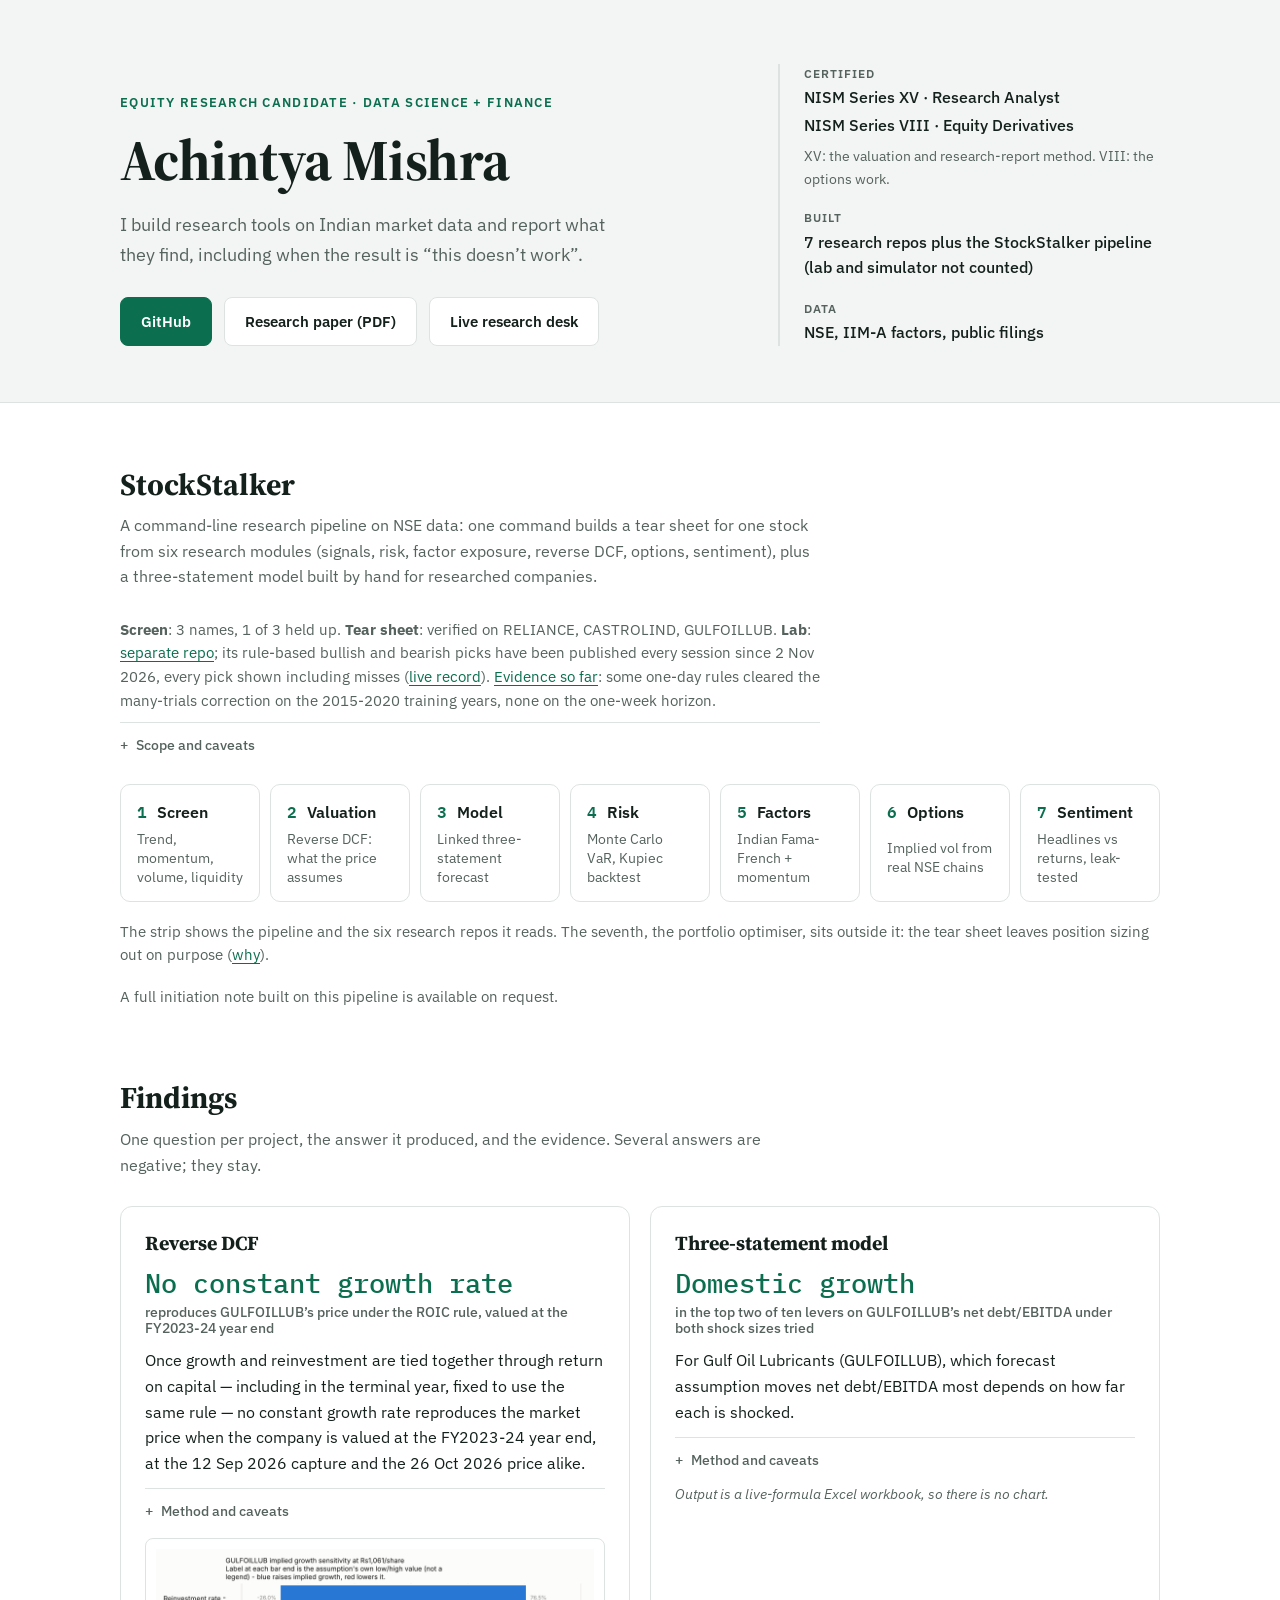
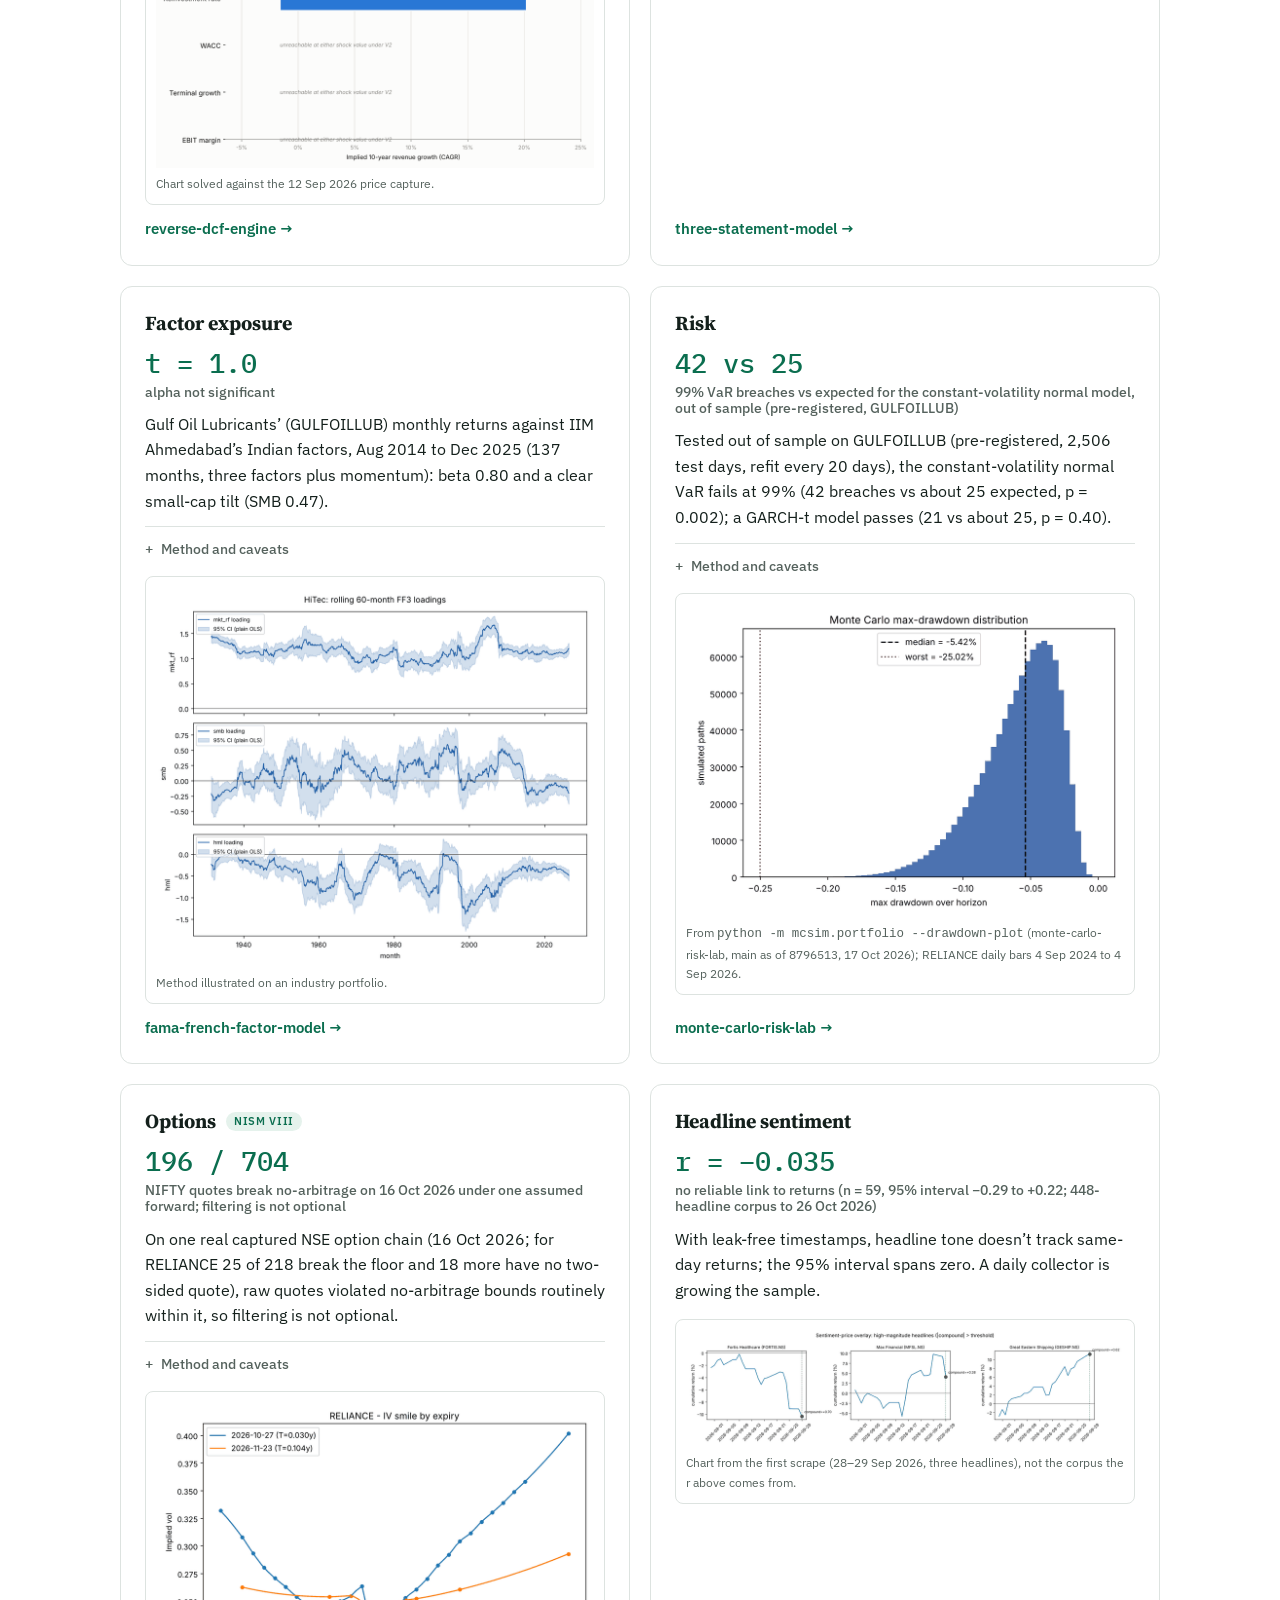
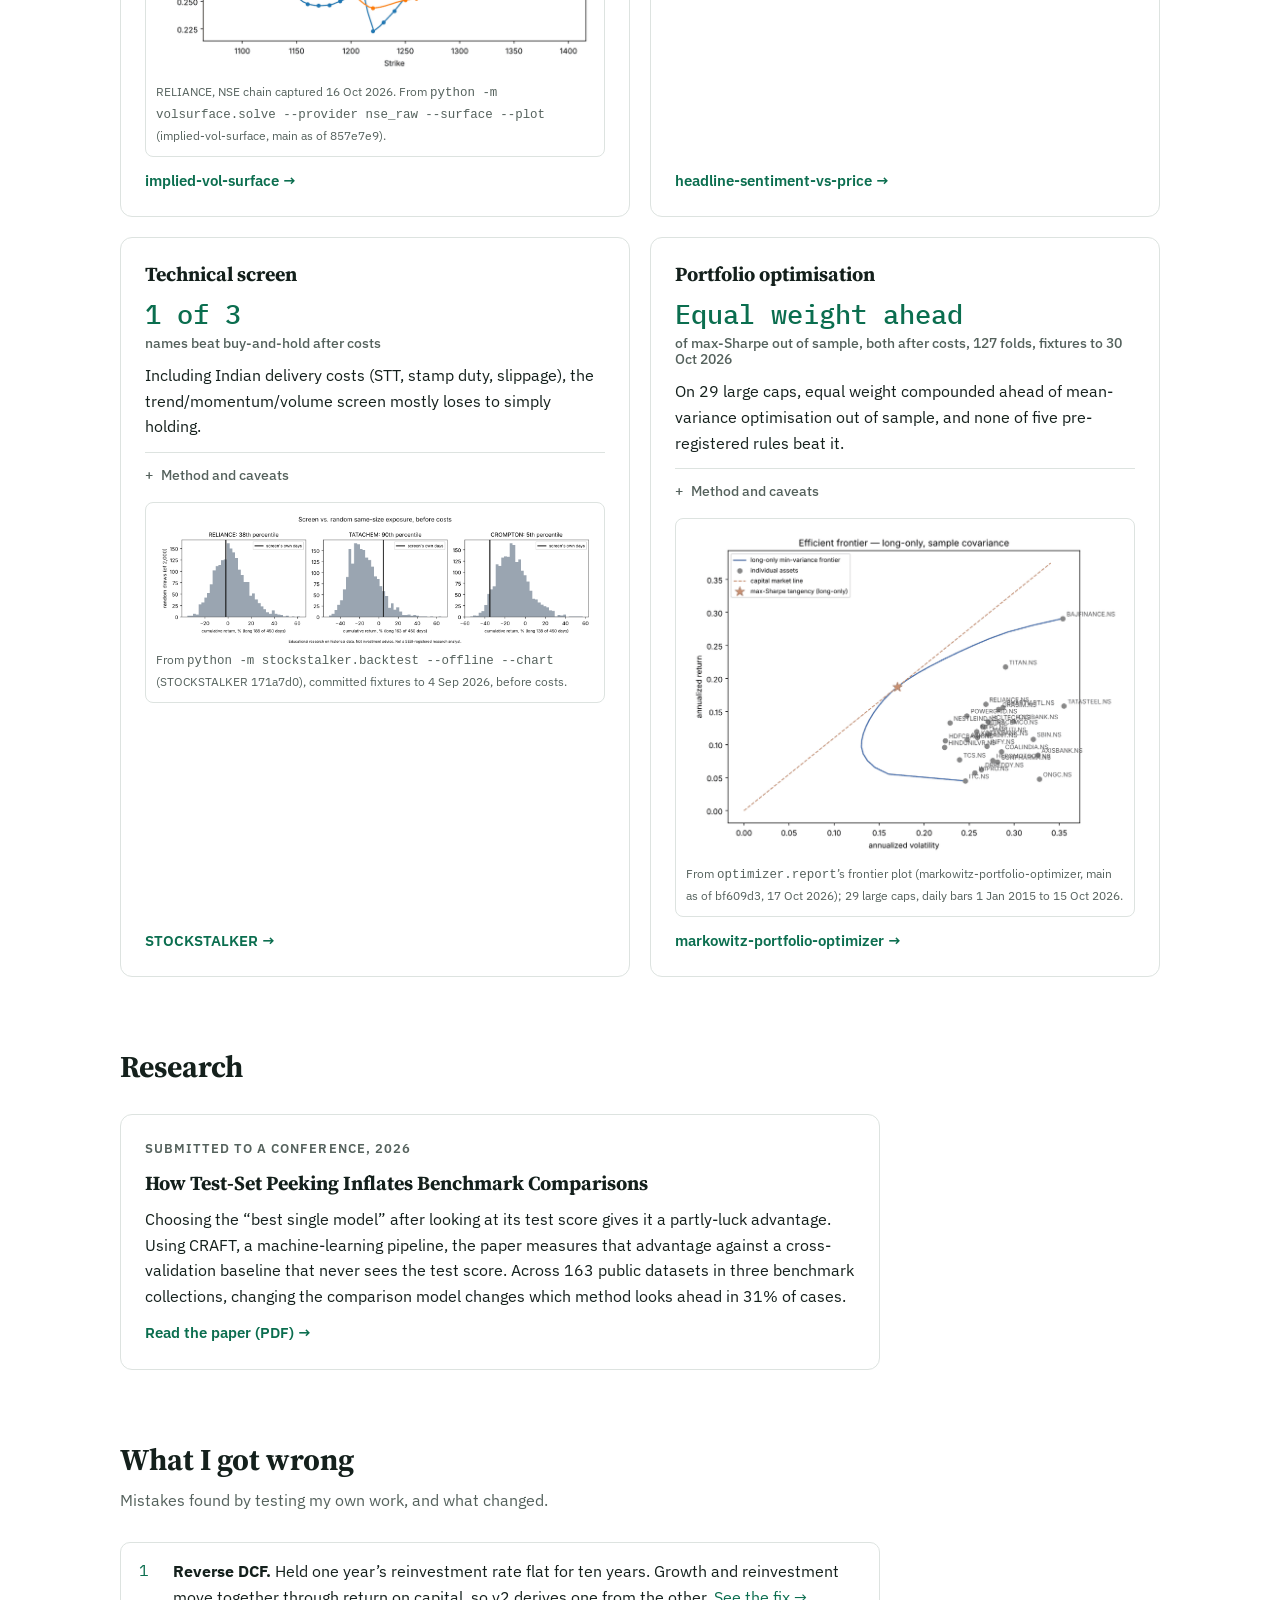
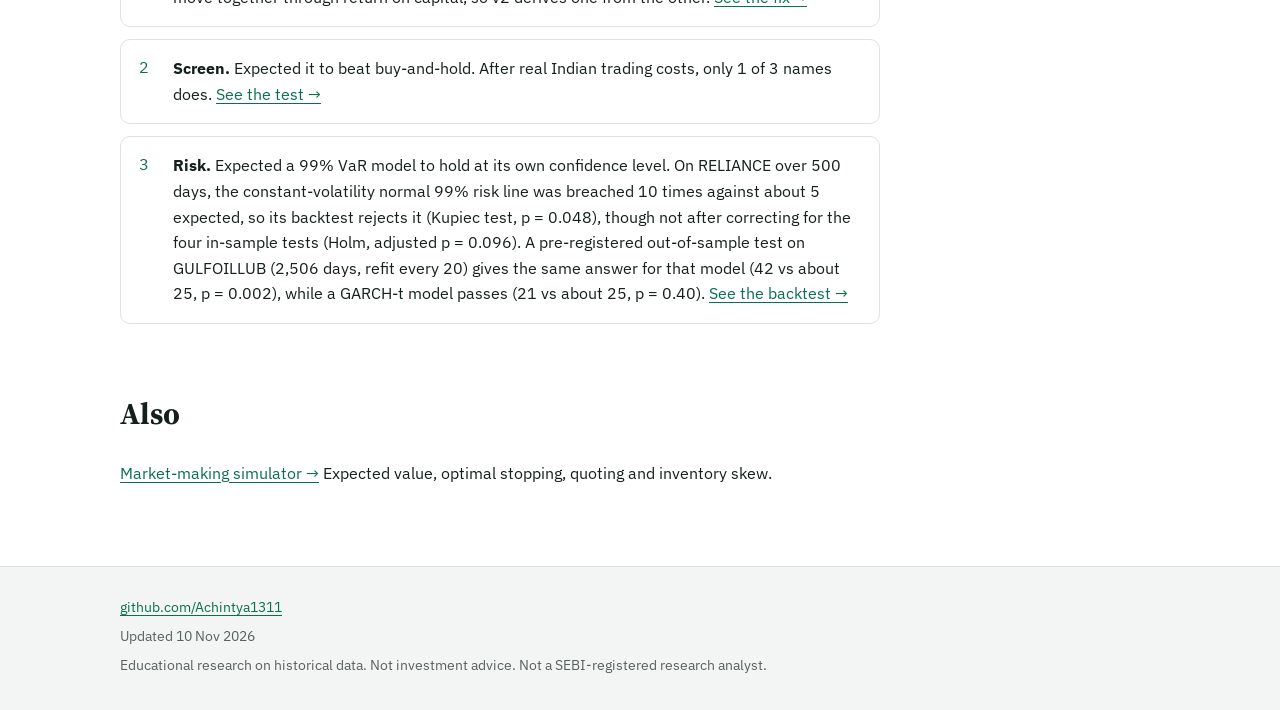
==== commit 75b27eb8: "feat(desk): StockStalker market board as the first screen AB, 10 Nov 2026: the desk should open like" ====
--- a/index.html
+++ b/index.html
@@ -138,7 +138,7 @@
 
       <article class="card">
         <h3>Portfolio optimisation</h3>
-        <p class="stat">+426% vs +228% <span>equal weight vs max-Sharpe, both after costs, 127 folds, fixtures to 30 Oct 2026</span></p>
+        <p class="stat">Equal weight ahead <span>of max-Sharpe out of sample, both after costs, 127 folds, fixtures to 30 Oct 2026</span></p>
         <p class="a">On 29 large caps, equal weight compounded ahead of mean-variance optimisation out of sample, and none of five pre-registered rules beat it.</p>
         <details class="more"><summary>Method and caveats</summary><p>On fixtures to 30 Oct 2026 (127 folds): +433% vs +278% before costs, +426% vs +228% after costs, with both portfolios paying to rebalance; at the 26 Oct refresh (126 folds) it was +427% vs +309% before costs. A weekly data refresh adds folds and rewrites adjusted prices, so the figures move a little each week. Costs widen the gap, since the optimizer&rsquo;s own turnover (54% per fold vs 5%) costs more than the raw cost-rate difference suggests. The gap is not statistically significant at the 252-day training window (Sharpe difference &minus;0.42, 95% interval &minus;0.96 to +0.02); equal weight stays ahead across the risk-free rates and training windows tried, and only the 126-day window separates them clearly.</p></details>
         <figure class="fig"><img src="assets/charts/markowitz.png" width="900" height="675" loading="lazy" alt="Efficient frontier, tangency portfolio and capital market line for 29 large-cap stocks."><figcaption>From <code>optimizer.report</code>&rsquo;s frontier plot (markowitz-portfolio-optimizer, main as of bf609d3, 17 Oct 2026); 29 large caps, daily bars 1 Jan 2015 to 15 Oct 2026.</figcaption></figure>
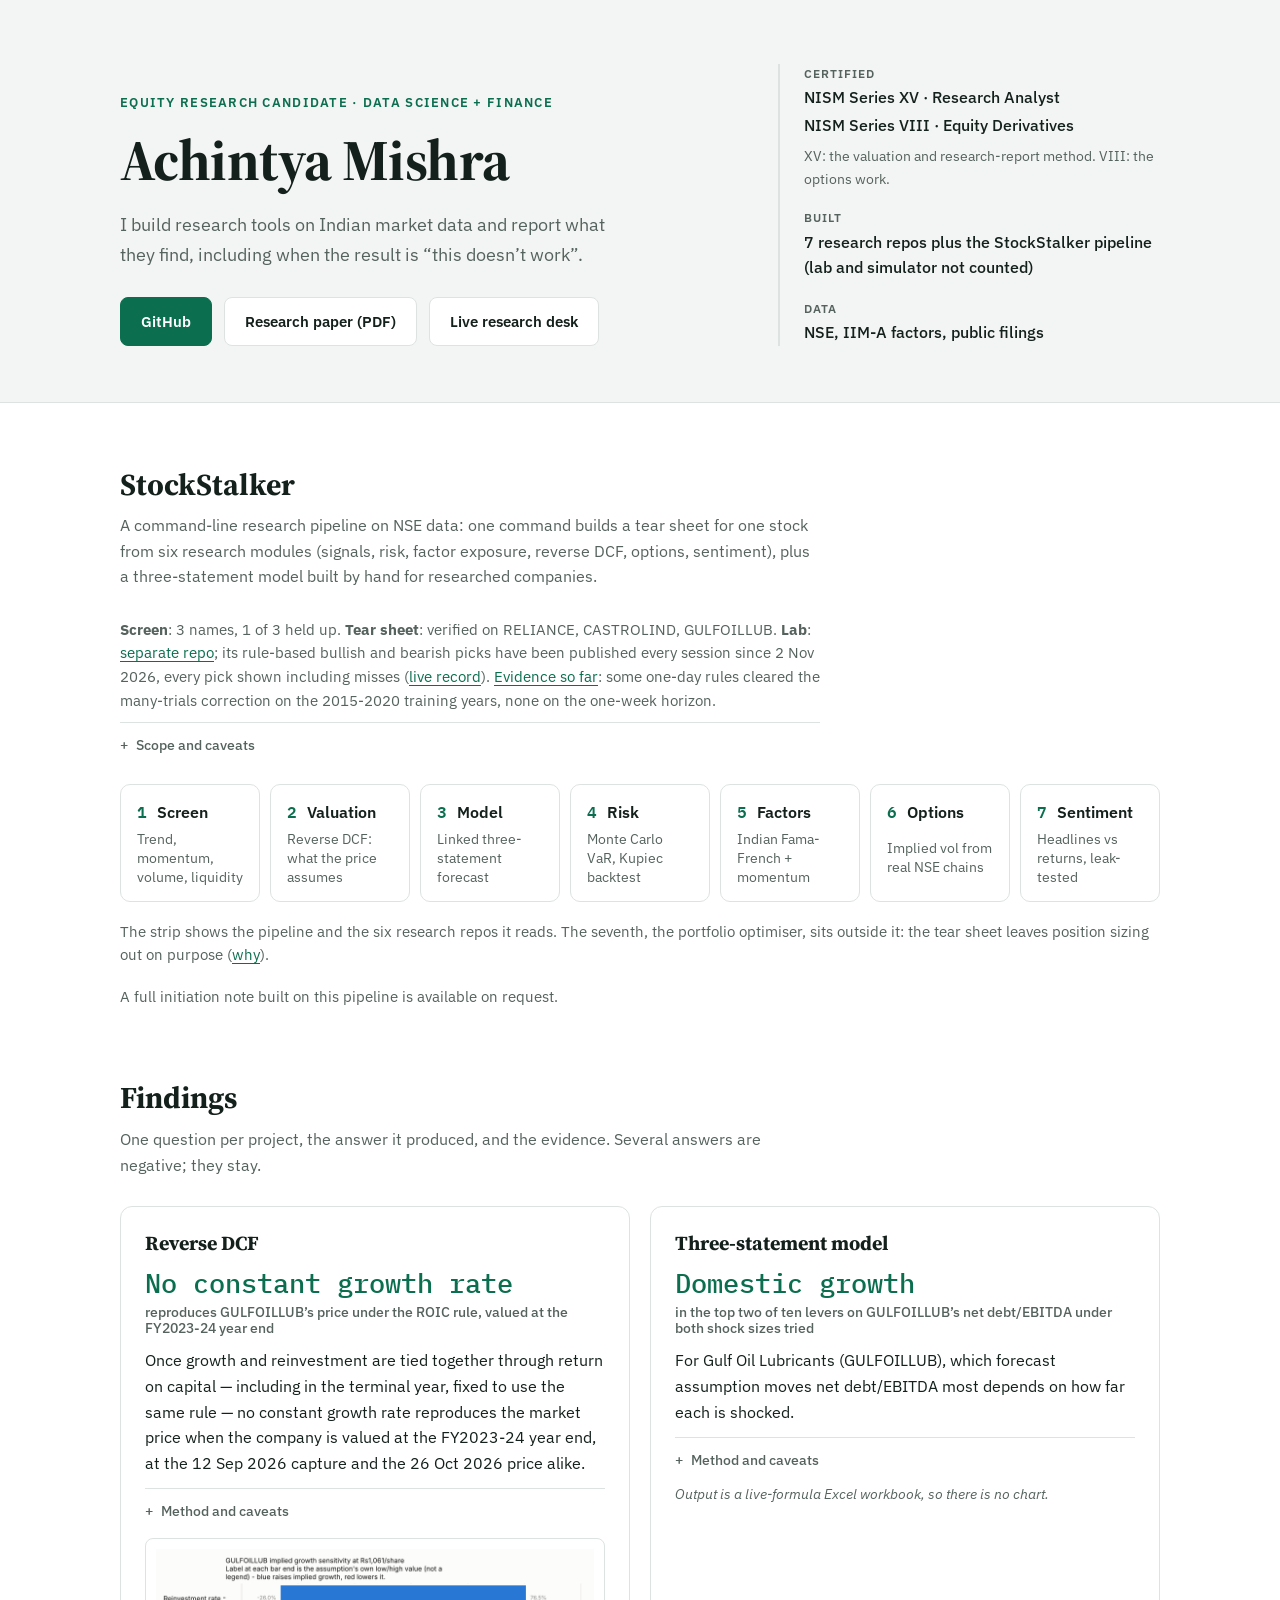
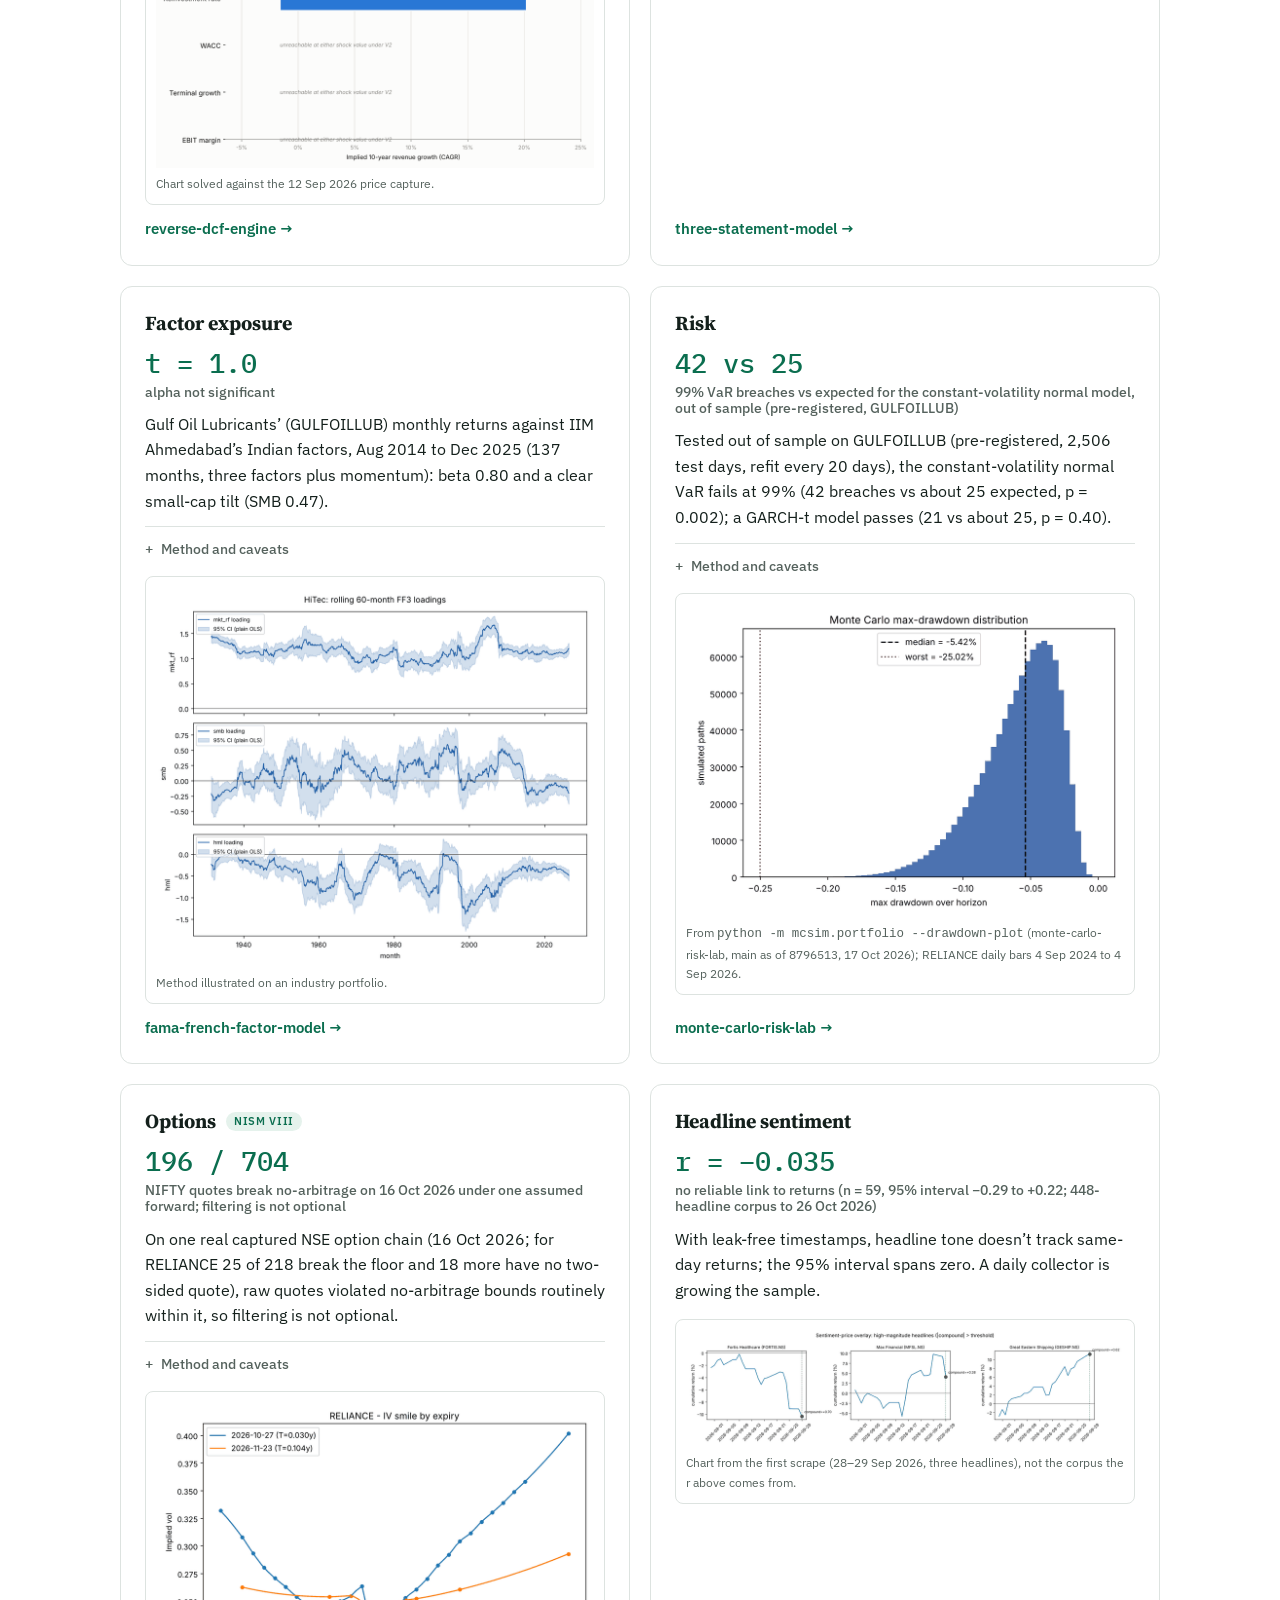
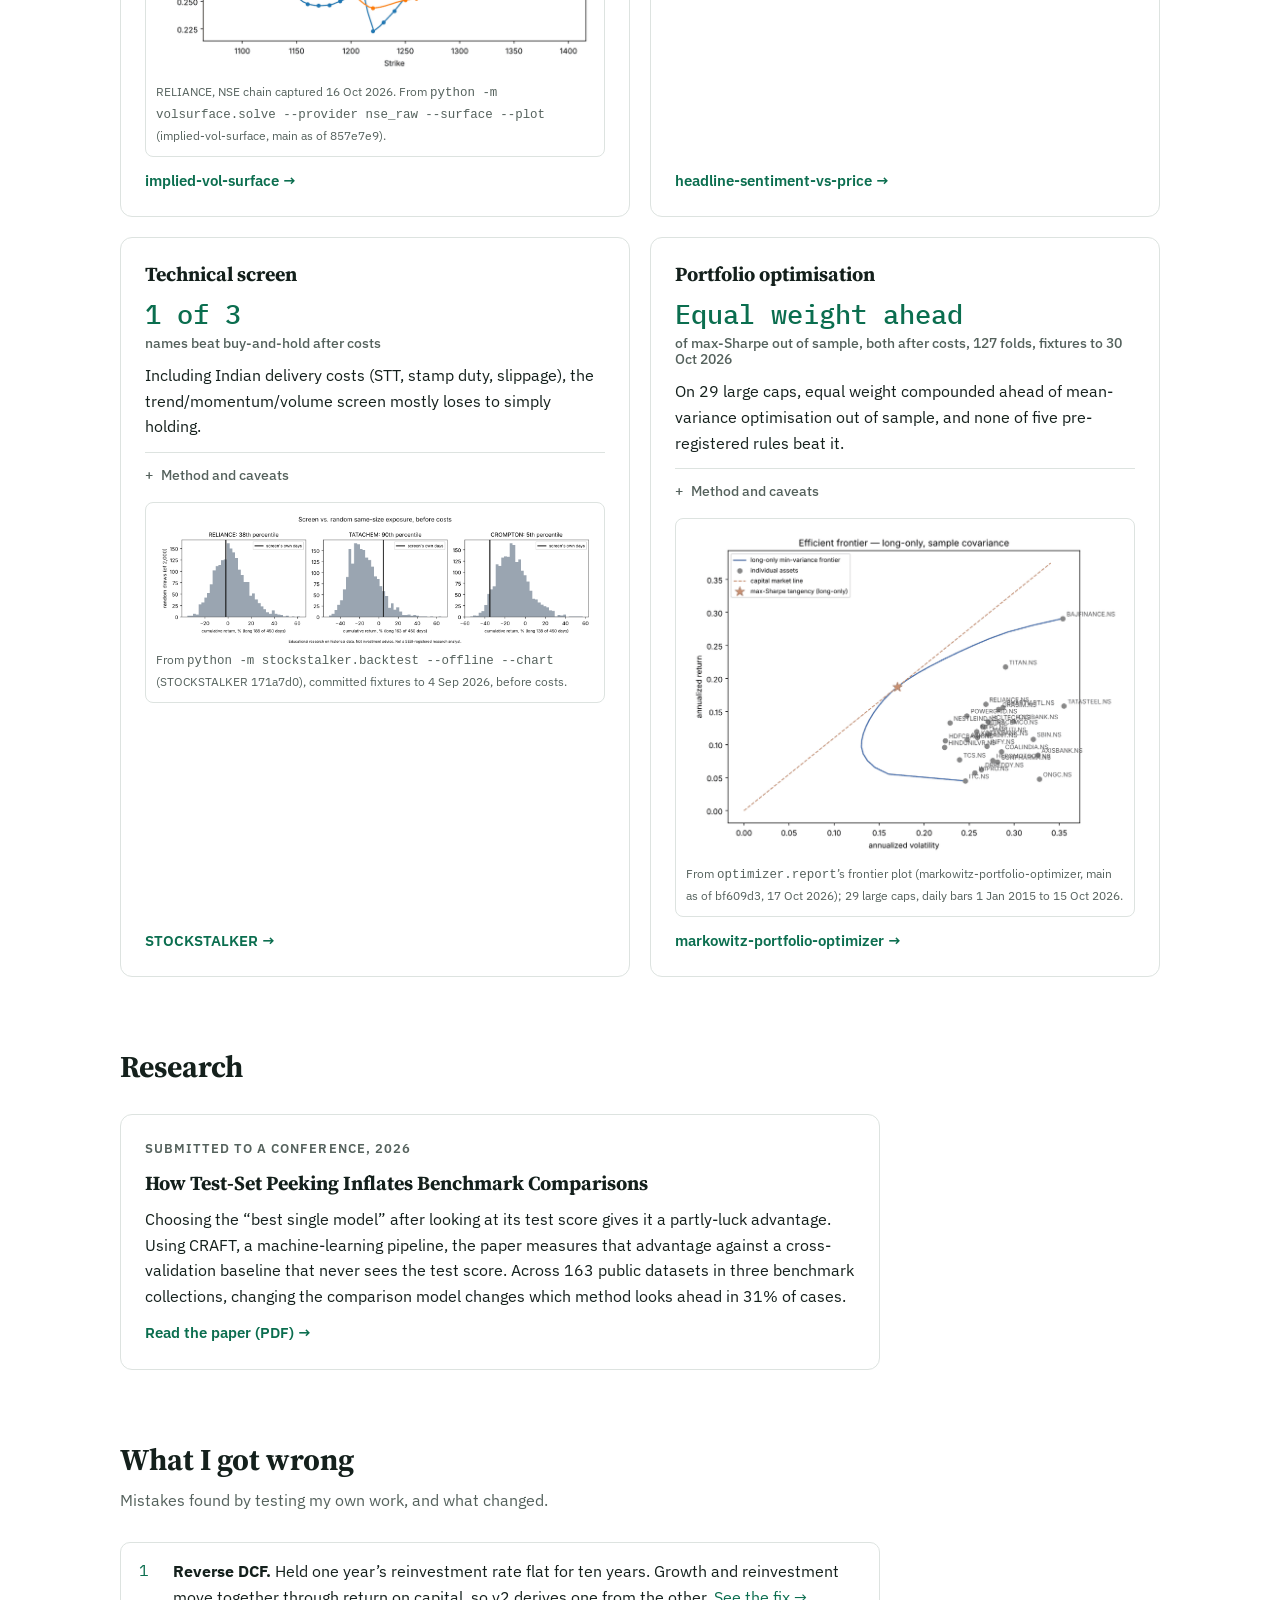
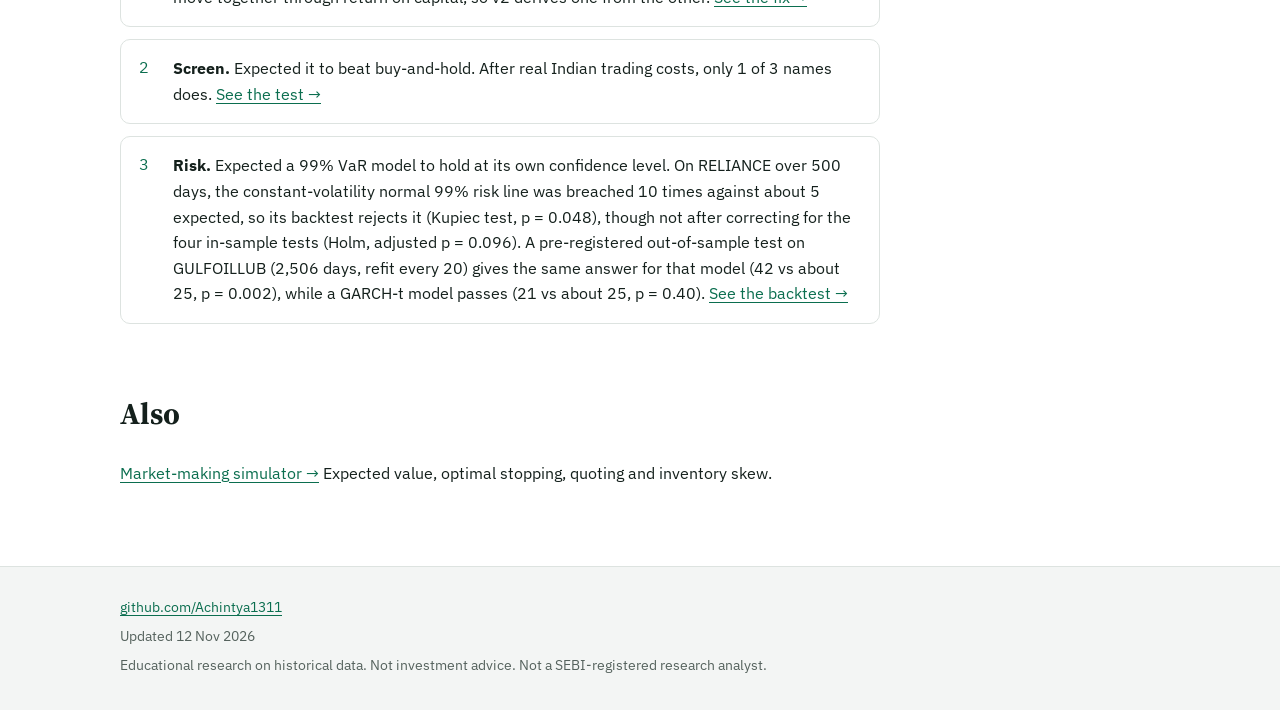
==== commit b7a8197c: "feat(desk): "Behind this pick" and a page per live rule (FINISH FT3) AB, 10 Nov: the fundamentals an" ====
--- a/index.html
+++ b/index.html
@@ -180,7 +180,7 @@
 <footer>
   <div class="wrap foot">
     <a href="https://github.com/Achintya1311">github.com/Achintya1311</a>
-    <p class="updated">Updated 10 Nov 2026</p>
+    <p class="updated">Updated 12 Nov 2026</p>
     <p class="disclaimer">Educational research on historical data. Not investment advice. Not a SEBI-registered research analyst.</p>
   </div>
 </footer>
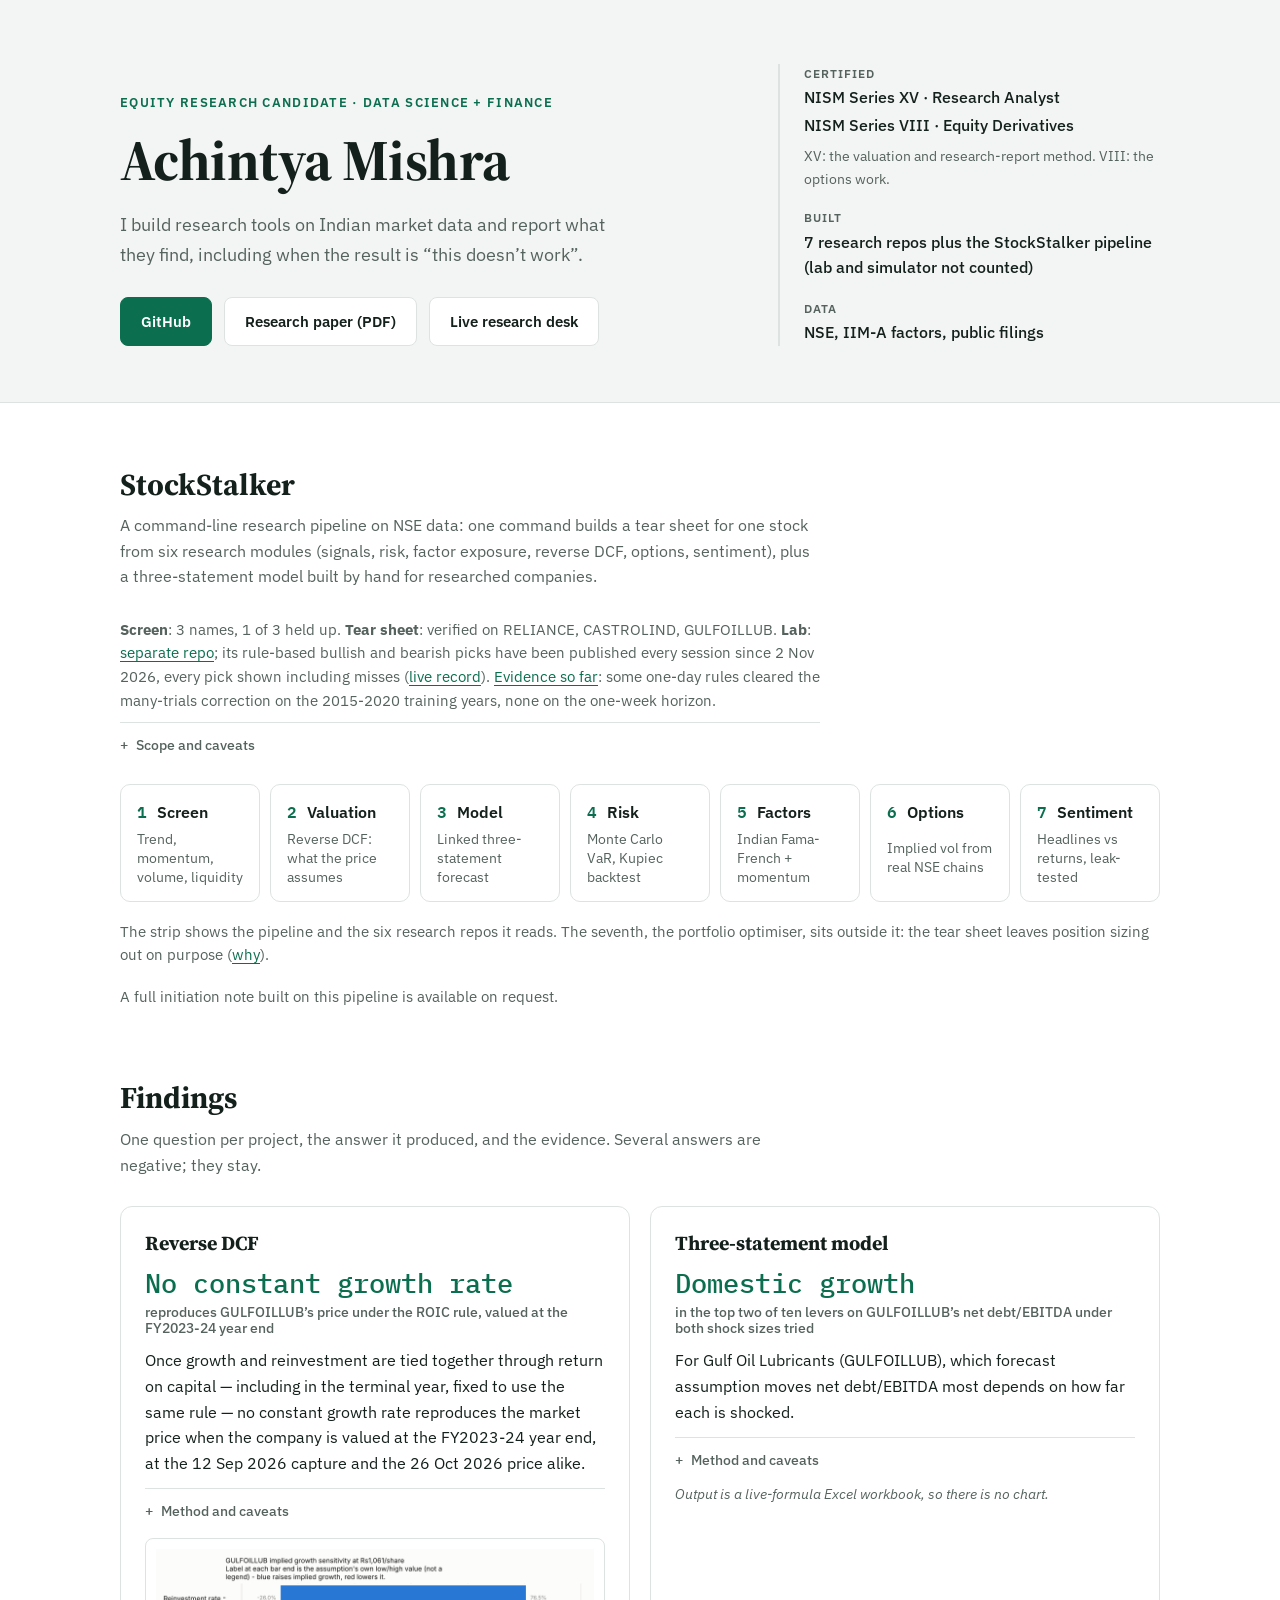
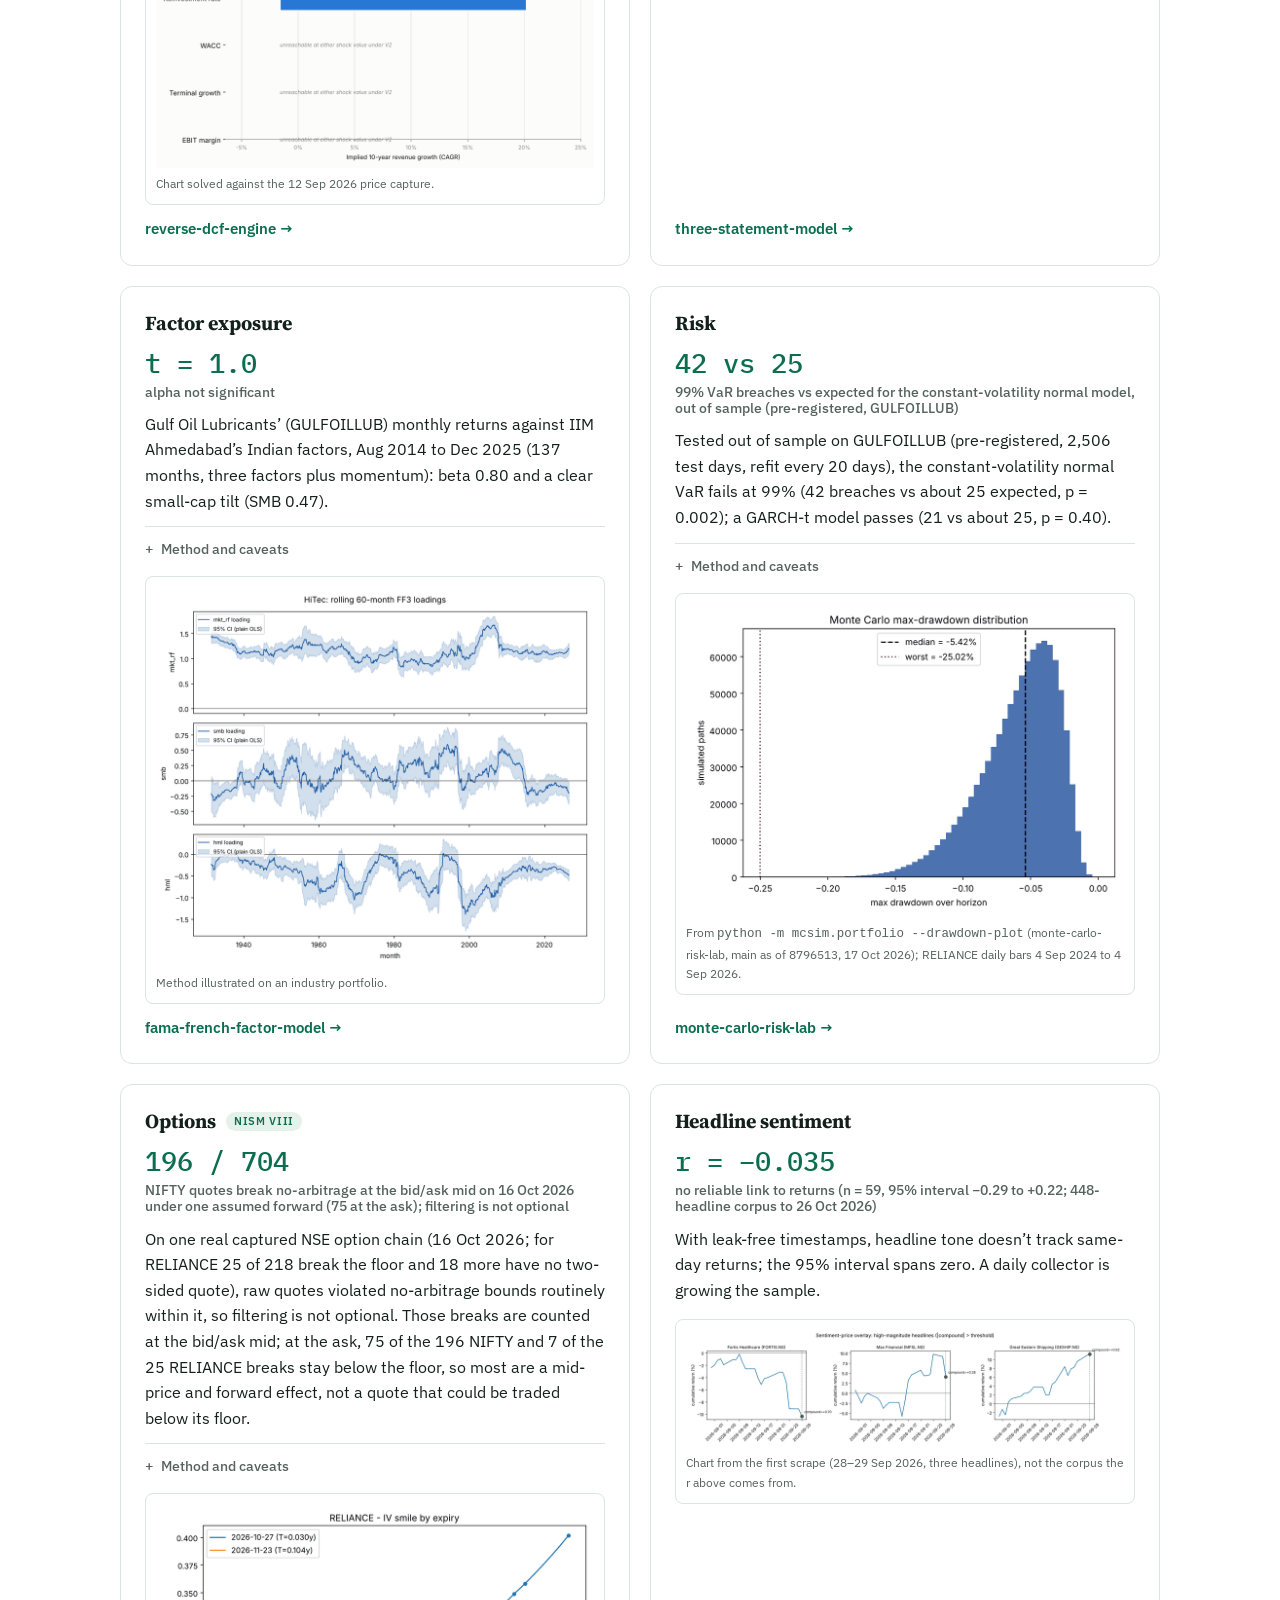
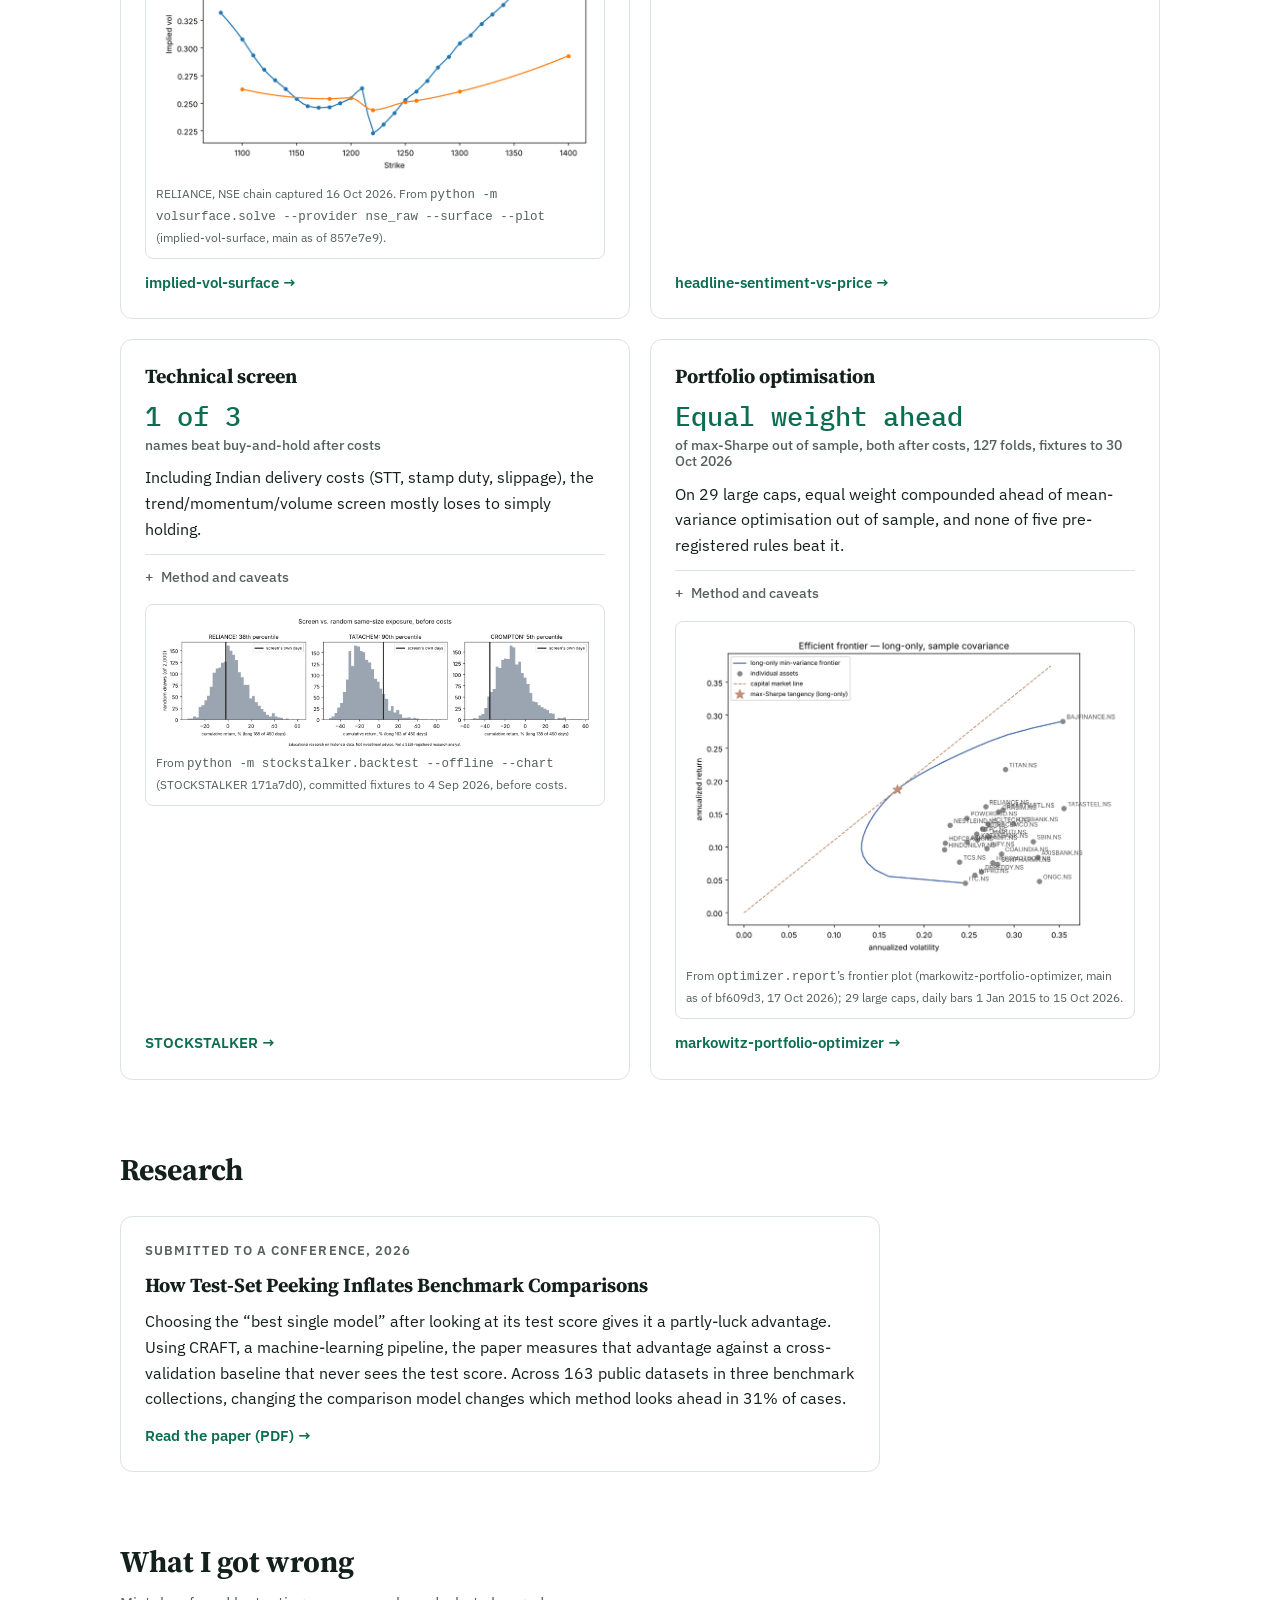
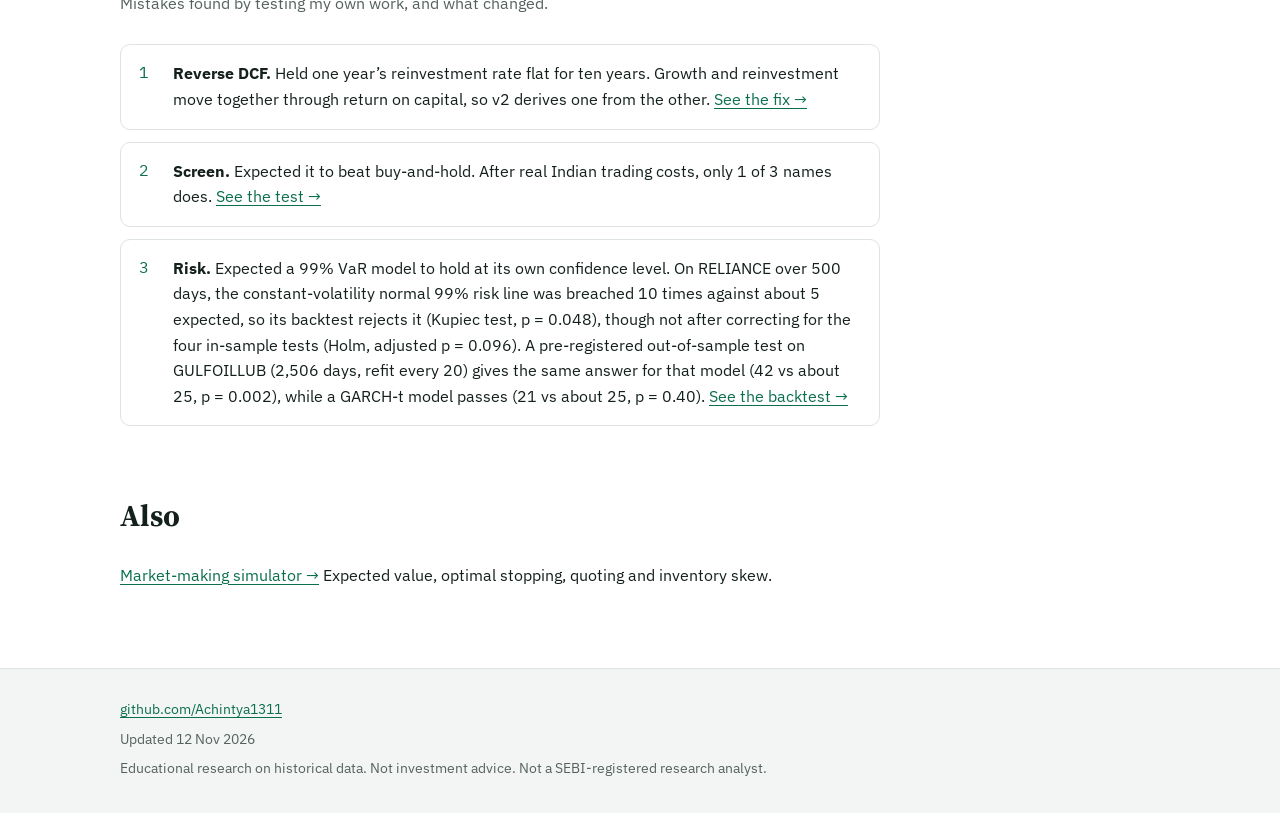
==== commit db75c6bf: "fix(site): Options card gives floor breaks at the ask too (FINISH F3, P184) The card counted no-arbi" ====
--- a/index.html
+++ b/index.html
@@ -112,8 +112,8 @@
 
       <article class="card">
         <h3>Options <span class="tag">NISM VIII</span></h3>
-        <p class="stat">196 / 704 <span>NIFTY quotes break no-arbitrage on 16 Oct 2026 under one assumed forward; filtering is not optional</span></p>
-        <p class="a">On one real captured NSE option chain (16 Oct 2026; for RELIANCE 25 of 218 break the floor and 18 more have no two-sided quote), raw quotes violated no-arbitrage bounds routinely within it, so filtering is not optional.</p>
+        <p class="stat">196 / 704 <span>NIFTY quotes break no-arbitrage at the bid/ask mid on 16 Oct 2026 under one assumed forward (75 at the ask); filtering is not optional</span></p>
+        <p class="a">On one real captured NSE option chain (16 Oct 2026; for RELIANCE 25 of 218 break the floor and 18 more have no two-sided quote), raw quotes violated no-arbitrage bounds routinely within it, so filtering is not optional. Those breaks are counted at the bid/ask mid; at the ask, 75 of the 196 NIFTY and 7 of the 25 RELIANCE breaks stay below the floor, so most are a mid-price and forward effect, not a quote that could be traded below its floor.</p>
         <details class="more"><summary>Method and caveats</summary><p>Every NIFTY batch captured since breaks the floor too: 49 / 704 (21 Oct), 89 / 288 (23 Oct, one expiry, intraday), 129 / 704 (23 Oct close) and 71 / 704 (27 Oct, intraday on an expiry day; another 288 contracts expire that day and have no implied vol). Five batches in under two weeks show it recurs, not that it always will. The counts assume one forward (r = 6.5%, q = 0); with a forward taken from each chain&rsquo;s own put-call parity they move both ways (196 &rarr; 126 on 16 Oct, 129 &rarr; 136 on 23 Oct), and breaks stay routine either way.</p></details>
         <figure class="fig"><img src="assets/charts/iv-surface.png" width="900" height="562" loading="lazy" alt="Implied volatility smile across strikes from a real captured option chain, one curve per expiry."><figcaption>RELIANCE, NSE chain captured 16 Oct 2026. From <code>python -m volsurface.solve --provider nse_raw --surface --plot</code> (implied-vol-surface, main as of 857e7e9).</figcaption></figure>
         <a class="repo" href="https://github.com/Achintya1311/implied-vol-surface">implied-vol-surface &rarr;</a>
